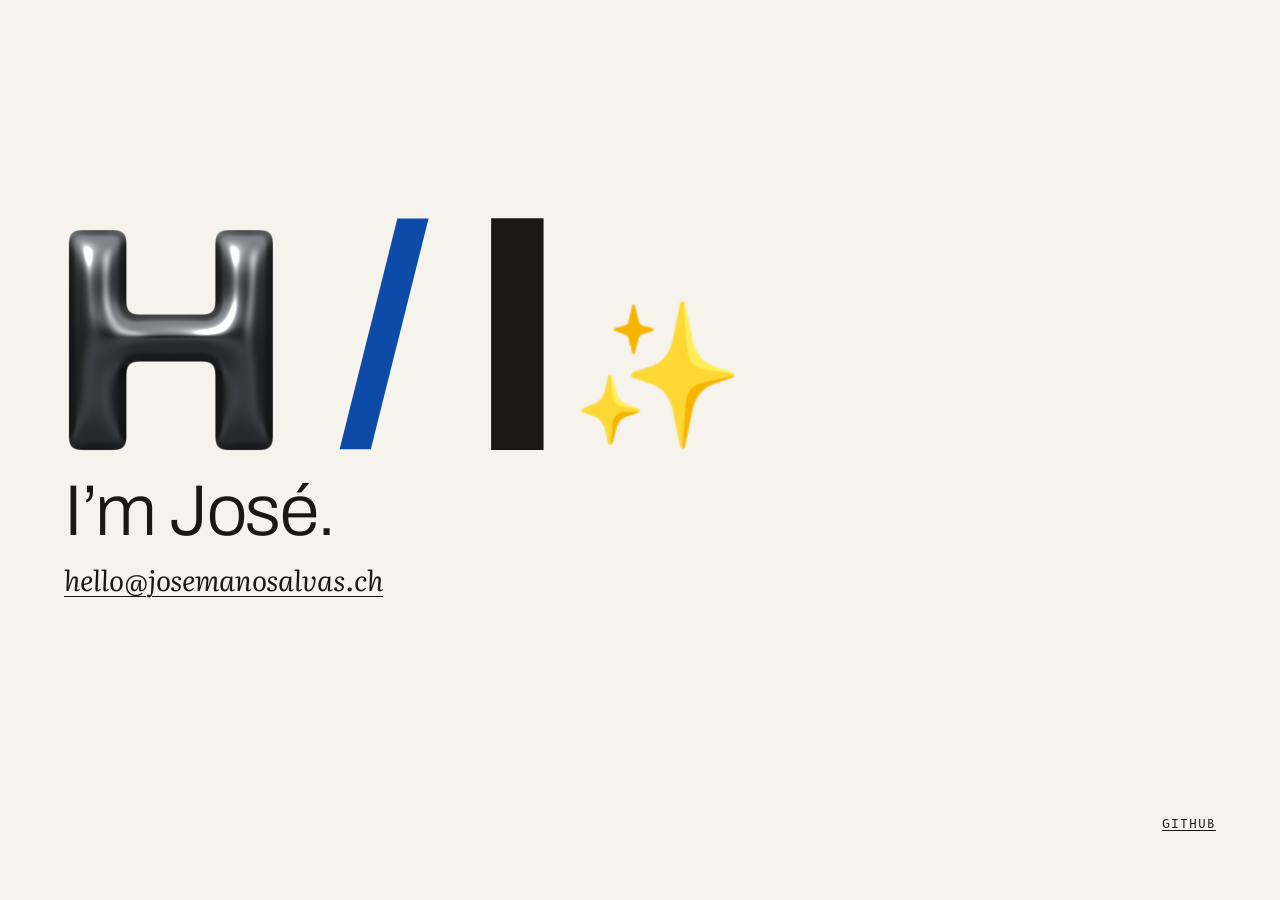
==== index.html @ 50a8c134 "Rebuild the greeting around its l, with a silver letter and a white shepherd The greeting in the las" ====
<!doctype html><html lang=en><meta charset=utf-8><meta content="width=device-width,initial-scale=1,viewport-fit=cover" name=viewport><title>José Manosalvas</title><meta content="Hola, I’m José. Say hello at hello@josemanosalvas.ch." name=description><meta content="José Manosalvas" property=og:title><meta content="Say hello at hello@josemanosalvas.ch." property=og:description><link href="data:image/svg+xml,%3Csvg xmlns='http://www.w3.org/2000/svg' viewBox='0 0 32 32'%3E%3Crect width='32' height='32' fill='%23F5F3EC'/%3E%3Cpath d='M6 22h20' stroke='%23191813' stroke-width='4'/%3E%3C/svg%3E" rel=icon><style>@font-face{font-family:Archivo;src:url([data-uri])format("woff2");font-weight:100 900;font-style:normal;font-display:block;ascent-override:80%;descent-override:20%;line-gap-override:0%}@font-face{font-family:Literata;src:url([data-uri])format("woff2");font-weight:400;font-style:italic;font-display:block;ascent-override:80%;descent-override:20%;line-gap-override:0%}@font-face{font-family:B612 Mono;src:url([data-uri])format("woff2");font-weight:400;font-style:normal;font-display:block;ascent-override:80%;descent-override:20%;line-gap-override:0%}:root{--bg:#f5f3ec;--ink:#191813;--focus:#0c4ca8;--aji:#d91e36;--sans:"Archivo","Helvetica Neue","Arial",sans-serif;--serif:"Literata","Georgia",serif;--mono:"B612 Mono","Courier New",monospace;--gutter:clamp(1.5rem,5vw,4.5rem);--hello:min(33vw,40svh,20rem);color-scheme:light}@media (prefers-color-scheme:dark){:root{--bg:#161511;--ink:#ebe7dc;--focus:#56b8df;--aji:#f0596b;color-scheme:dark}}*,:before,:after{box-sizing:border-box}*{margin:0}html{background:var(--bg);-webkit-text-size-adjust:100%;text-size-adjust:100%;font-synthesis:none;height:100%}body{height:100%;min-height:100svh;font:1.125rem/1.5rem var(--sans);font-kerning:normal;color:var(--ink);background:var(--bg);grid-template-rows:minmax(min-content,1fr) minmax(min-content,1fr);grid-template-columns:minmax(0,1fr);display:grid}.fonts-pending body{visibility:hidden}::selection{color:#191813;background:#f2b705}:focus-visible{outline:2px solid var(--focus);outline-offset:2px}.north{padding:var(--gutter)var(--gutter)0;padding-top:max(var(--gutter),env(safe-area-inset-top));flex-direction:column;justify-content:flex-end;display:flex;overflow-x:clip}h1{font-size:var(--hello);letter-spacing:-.045em;clip-path:inset(-1em -1em -.025em);white-space:nowrap;height:.8em;margin-left:-.06em;line-height:1;position:relative}.word{font-weight:800;display:inline-block;position:relative}.word.live>span{transform-origin:0 80%;will-change:transform;display:flex;position:absolute;top:0;left:0}.word.live>.cut{font-size:.92em;top:.02em}.cut,.c{justify-content:center}.r{color:var(--aji)}.b{color:var(--focus)}canvas{pointer-events:none;position:absolute}.south{padding:1.5rem var(--gutter)var(--gutter);padding-bottom:max(var(--gutter),env(safe-area-inset-bottom));flex-direction:column;justify-content:space-between;display:flex}.name{letter-spacing:-.02em;margin-bottom:.75rem;font-size:clamp(2rem,min(7vw,11svh),4.5rem);font-weight:300;line-height:1.1}a{color:inherit;text-underline-offset:.18em;text-decoration-thickness:1px}a:hover{text-decoration-thickness:2px}.hello{font-family:var(--serif);overflow-wrap:anywhere;font-size:clamp(1.25rem,3vw,1.75rem);font-style:italic;line-height:1.3}.elsewhere{text-align:right}.elsewhere a{font:.75rem/1.5rem var(--mono);text-transform:uppercase;letter-spacing:.08em}.visually-hidden{clip-path:inset(50%);white-space:nowrap;width:1px;height:1px;margin:-1px;position:absolute;overflow:hidden}</style><script>(()=>{const e=document.documentElement;e.classList.add("fonts-pending"),window.pageReady=new Promise(n=>{const o=()=>{e.classList.remove("fonts-pending"),n()};Promise.all(["800 1em Archivo","italic 1em Literata",'1em "B612 Mono"'].map(t=>document.fonts.load(t))).finally(o),setTimeout(o,3e3)})})();</script><body><header class=north><h1><span aria-hidden=true class=word>Hola</span><span class=visually-hidden><span lang=es>Hola</span>, I’m José.</span></h1></header><main class=south><div><p aria-hidden=true class=name>I’m José.<p class=hello><a href=mailto:hello@josemanosalvas.ch>hello@josemanosalvas.ch</a></div><p class=elsewhere><a href=https://github.com/josemanosalvas>GitHub</a></main><script>(()=>{const D=[{word:"Hola",mark:"✨",size:.5,flag:"🇪🇨",symbol:"b",nudge:[0,0,0,0],rects:[[0,0,3,1,"#FFDD00"],[0,1,3,.5,"#034EA2"],[0,1.5,3,.5,"#D91E36"]]},{word:"Salü",mark:"[data-uri]",size:.66,flag:"🇨🇭",symbol:"r",nudge:[.024,.024,.036,.03],rects:[[0,0,3,2,"#D91E36"],[1.25,.4,.5,1.2,"#FFF"],[.9,.75,1.2,.5,"#FFF"]]}],ne=({word:t,symbol:A})=>[[0,1,"/",`cut ${A}`],[k,0,t[0],""],[300,1,t[1],"c"],[520,3,t[3],"c"]],Q=[0,520],k=133,G=[k,650],S=[540,680],P={1:[300,660],3:[520,820]},Ae=[1040,1320],ie=[1300,1700],ce=[2460,2680],z=[2680,2920],ae=.38/.724,re=6500,C=document.querySelector(".word"),B=document.querySelector("h1"),Y=matchMedia("(prefers-reduced-motion: reduce)"),se=t=>t<0?0:t>1?1:t,F=(t,[A,i])=>se((t-A)/(i-A)),L=t=>t*t*(3-2*t),le=t=>t*t*t*(t*(6*t-15)+10),me=t=>1-Math.exp(-7*t)*Math.cos(11*t),H=(t,A,i)=>t+(A-t)*i;let e,M,E;const fe=`#version 300 es
uniform vec4 Q;uniform vec2 S;uniform float R;in vec2 p;out vec2 v;
void main(){v=p;vec2 d=(p-.5)*Q.zw,c=Q.xy+Q.zw*.5;d=mat2(cos(R),sin(R),-sin(R),cos(R))*d;c=(c+d)/S*2.-1.;gl_Position=vec4(c.x,-c.y,0,1);}`,de=`#version 300 es
precision highp float;
uniform sampler2D T;uniform float P,M,V;uniform vec2 L;uniform vec3 I;in vec2 v;out vec4 o;
float l(vec3 r,vec3 d,float s){return pow(max(dot(r,normalize(d)),0.),s);}
void main(){vec4 t=texture(T,v);float f=mix(t.r,t.g,min(P*2.,1.)),w=fwidth(f)*.75,a=smoothstep(.5-w,.5+w,f);
vec3 n=normalize(vec3((t.ba+L)*P,1.)),r=reflect(vec3(0,0,-1),n);float y=-r.y,x=(y+.12)/.2;
vec3 c=mix(vec3(.15,.16,.18),vec3(.5,.51,.53),smoothstep(-.9,.7,y));c*=1.-.6*exp(-x*x);
c+=.95*l(r,vec3(-.34,-.4,.85),24.)+.3*l(r,vec3(-.3,-.5,.8),5.)+.35*l(r,vec3(.8,-.12,.45),20.);
c*=mix(1.,I.r>.5?1.3:.5,smoothstep(.32,.68,1.-n.z));if(I.r>.5)c=c*1.15+.3;o=vec4(mix(I,c,M)*a,a)*V;}`,ue=`#version 300 es
precision highp float;
uniform sampler2D T;uniform float U,A,W;in vec2 v;out vec4 o;
void main(){float x=v.x,s=x*7.-W,e=pow(max(x,0.),1.2);vec4 c=texture(T,vec2(x,(v.y-.5)*1.3+.5+A*e*sin(s)));
c.rgb*=1.+A*2.4*e*cos(s);float f=max(.07*(1.-U),.002);x-=.03*sin(v.y*8.+W)*(1.-min(U,1.));o=c*(1.-smoothstep(U-f,U,x));}`;function Z(t){const A=e.createProgram();[[e.VERTEX_SHADER,fe],[e.FRAGMENT_SHADER,t]].forEach(([a,f])=>{const s=e.createShader(a);e.shaderSource(s,f),e.compileShader(s),e.attachShader(A,s)}),e.bindAttribLocation(A,0,"p"),e.linkProgram(A);const i={p:A};for(const a of"QSRPMVLIUAW")i[a]=e.getUniformLocation(A,a);return i}function j(t){const A=e.createTexture();return e.bindTexture(e.TEXTURE_2D,A),t(),e.texParameteri(e.TEXTURE_2D,e.TEXTURE_WRAP_S,e.CLAMP_TO_EDGE),e.texParameteri(e.TEXTURE_2D,e.TEXTURE_WRAP_T,e.CLAMP_TO_EDGE),A}function pe(t){const i=document.createElement("canvas");i.width=i.height=256;const a=i.getContext("2d",{willReadFrequently:!0});a.font=`800 ${256/1.25}px Archivo`,a.fillText(t,51,205);const f=a.getImageData(0,0,256,256).data,s=new Float32Array(256*256);for(let o=0;o<256*256;o++)s[o]=f[o*4+3]/255;const u=(o,n,h)=>{const b=new Float32Array(65536);for(let v=0;v<256*256;v++){let I=0;for(let r=-n;r<=n;r++)I+=o[v+r*h]||0;b[v]=I/(2*n+1)}return b},l=(o,n)=>u(u(o,n,1),n,256),y=l(l(l(s,3),3),3),m=l(s,1),N=[],x=new Float32Array(256*256);for(let o=256;o<256*256-256;o++)y[o]>.5&&N.push(o);for(let o=0;o<150;o++)for(const n of N)x[n]+=1.9*((x[n-1]+x[n+1]+x[n-256]+x[n+256]+1)/4-x[n]);const T=x.reduce((o,n)=>o>n?o:n),g=l(l(x.map(o=>Math.sqrt(Math.max(0,o/T))),2),2),p=new Float32Array(256*256*4);for(let o=256;o<256*256-256;o++)p.set([m[o],y[o],(g[o-1]-g[o+1])*13,(g[o-256]-g[o+256])*13],o*4);return j(()=>{e.texImage2D(e.TEXTURE_2D,0,e.RGBA16F,256,256,0,e.RGBA,e.FLOAT,p),e.texParameteri(e.TEXTURE_2D,e.TEXTURE_MIN_FILTER,e.LINEAR)})}function J(t,A){const i=t.width||192,a=t.height||192,f=document.createElement("canvas");f.width=i,f.height=a;const s=f.getContext("2d",{willReadFrequently:!0});t.width?s.drawImage(t,0,0):(s.font="160px 'Apple Color Emoji','Segoe UI Emoji','Noto Color Emoji',sans-serif",s.textAlign="center",s.fillText(t,i/2,150));const{data:u}=s.getImageData(0,0,i,a);let l=i,y=0,m=a,N=0,x=0;for(let h=0;h<i*a;h++){if(u[h*4+3]<16)continue;const b=h%i,v=h/i|0;l=Math.min(l,b),y=Math.max(y,b),m=Math.min(m,v),N=Math.max(N,v),x=Math.max(x,Math.abs(u[h*4]-u[h*4+2]))}let T=y-l+1,g=N-m+1;const p=6,o=document.createElement("canvas"),n=o.getContext("2d");if(A&&x<32){T=150,g=100,o.width=T+2*p,o.height=g+2*p;for(const[h,b,v,I,r]of A)n.fillStyle=r,n.fillRect(p+h*50,p+b*50,v*50,I*50)}else o.width=T+2*p,o.height=g+2*p,n.drawImage(f,l,m,T,g,p,p,T,g);return{aspect:o.width/o.height,inset:p/o.width,foot:p/o.height,tex:j(()=>{e.pixelStorei(e.UNPACK_PREMULTIPLY_ALPHA_WEBGL,!0),e.texImage2D(e.TEXTURE_2D,0,e.RGBA,e.RGBA,e.UNSIGNED_BYTE,o),e.pixelStorei(e.UNPACK_PREMULTIPLY_ALPHA_WEBGL,!1),e.generateMipmap(e.TEXTURE_2D),e.texParameteri(e.TEXTURE_2D,e.TEXTURE_MIN_FILTER,e.LINEAR_MIPMAP_LINEAR)})}}const d=document.createElement("canvas");let K=null;d.addEventListener("webglcontextlost",t=>{t.preventDefault(),e=null,d.hidden=!0}),d.addEventListener("webglcontextrestored",()=>{K=null});const q=()=>new Promise(t=>{setTimeout(t)});async function he(t){if(t.length<3)return t;const A=new Image;return A.src=t,A.decode().then(()=>A,()=>"🐕")}async function xe(){if(e=d.getContext("webgl2",{antialias:!1,powerPreference:"low-power"}),!!e){await q(),M=Z(de),E=Z(ue),e.bindBuffer(e.ARRAY_BUFFER,e.createBuffer()),e.bufferData(e.ARRAY_BUFFER,new Float32Array([0,0,1,0,0,1,1,1]),e.STATIC_DRAW),e.enableVertexAttribArray(0),e.vertexAttribPointer(0,2,e.FLOAT,!1,0,0),e.enable(e.BLEND),e.blendFunc(e.ONE,e.ONE_MINUS_SRC_ALPHA);for(const t of D)await q(),t.letter=pe(t.word[0]),await q(),t.emoji=J(await he(t.mark)),t.banner=J(t.flag,t.rects);d.hidden=!0,d.setAttribute("aria-hidden","true"),B.append(d)}}const _=()=>K??=xe().catch(()=>{e=null});function V(t,A,i,a,f,s){e.useProgram(t.p),e.bindTexture(e.TEXTURE_2D,A),e.uniform2f(t.S,d.width,d.height),e.uniform4f(t.Q,i,a,f,s)}function $({word:t,nudge:A}){const i=document.createElement("span");i.className="word",i.style.cssText="position:absolute;visibility:hidden",i.innerHTML=[...t].map(u=>`<span>${u}</span>`).join(""),B.append(i);const a=i.getBoundingClientRect(),f=parseFloat(getComputedStyle(i).fontSize),s=[...i.children].map(u=>u.getBoundingClientRect());return i.remove(),{x:s.map((u,l)=>(u.left-a.left)/f+A[l]),cells:s.map(u=>u.width/f),width:a.width/f+Math.max(...A)}}let O=0,w=null;const ee=t=>`calc(var(--hello) * ${t})`;function ge({word:t}){return C.textContent="",C.className="word live",[...t].map(A=>{const i=C.appendChild(document.createElement("span"));return i.textContent=A,i})}async function te(t){await _();const A=D[t],i=$(D[O]),a=$(A),f=Math.max(i.width,a.width);w??=ge(D[O]),C.style.cssText=`width:${f}em;height:1em`,w.forEach((o,n)=>{o.style.width=ee(a.cells[n])});const s=parseFloat(getComputedStyle(C).fontSize),u=Math.min(devicePixelRatio,3),l=.3,y=.5,m=s*u,N=(y+.8)*m,x=getComputedStyle(C).color.match(/[\d.]+/g).slice(0,3).map(o=>o/255);if(e){const o=Math.ceil((f+2*l)*m),n=Math.ceil(1.34*m);(d.width!==o||d.height!==n)&&(d.width=o,d.height=n,e.viewport(0,0,o,n)),d.style.cssText=`left:${-l}em;top:${-y}em;width:${o/m}em;height:${n/m}em`,d.hidden=!1}const T=ne(A),g=performance.now(),p=o=>{const n=o-g;for(;T.length&&T[0][0]<=n;){const[,r,c,R]=T.shift();w[r].textContent=c,w[r].className=R}const h=a.x.map((r,c)=>c===0&&n<k?i.x[0]:r),b=e?L(F(n,Ae))*(1-L(F(n,z))):0;w.forEach((r,c)=>{r.style.transform=`translateX(${ee(h[c])}) scaleY(${c===2?1+b*ae:1})`});for(const r in P){if(n<P[r][0])continue;const c=F(n,P[r]);w[r].style.fontWeight=c<1?H(100,800,L(c)):"",c===1&&(w[r].className="")}const v=e&&n>=G[0]&&n<S[1],I=e&&n>=Q[0]&&n<Q[1];if(w[0].style.visibility=v&&n<S[1]-80?"hidden":"",w[3].style.visibility=I?"hidden":"",e){if(e.clearColor(0,0,0,0),e.clear(e.COLOR_BUFFER_BIT),v){const c=1.25*m,R=L(F(n,[G[0],S[1]])),oe=L(F(n,S));V(M,A.letter,(h[0]+l)*m-c*51/256,N-c*205/256,c,c),e.uniform1f(M.P,me(F(n,G))*(1-oe)),e.uniform1f(M.M,L(F(n,[G[0],G[0]+50]))*(1-oe)),e.uniform2f(M.L,H(.22,-.3,R),H(.12,-.06,R)),e.uniform1f(M.V,1-L(F(n,[S[1]-80,S[1]]))),e.uniform3fv(M.I,x),e.drawArrays(e.TRIANGLE_STRIP,0,4)}if(I){const c=A.size*m,R=c*A.emoji.aspect;V(E,A.emoji.tex,(h[3]+l+.34)*m-R/2,N-c*(1.15-A.emoji.foot),R,c*1.3),e.uniform1f(E.R,0),e.uniform1f(E.U,2),e.uniform1f(E.A,0),e.uniform1f(E.W,0),e.drawArrays(e.TRIANGLE_STRIP,0,4)}const r=le(F(n,ie))*(1-L(F(n,ce)));if(r>0){const c=.3*m,R=c*Math.min(1.5,A.banner.aspect);V(E,A.banner.tex,(h[2]+.2261+l)*m-R*A.banner.inset,N-1.104*m-c*.15,R,c*1.3),e.uniform1f(E.R,0),e.uniform1f(E.U,r),e.uniform1f(E.A,.03+.03*(1-r)),e.uniform1f(E.W,n*.0065),e.drawArrays(e.TRIANGLE_STRIP,0,4)}}n<z[1]?requestAnimationFrame(p):(d.hidden=!0,O=t)};p(g)}let W=null;function U(){W||Y.matches||document.hidden||(W=setInterval(()=>te((O+1)%D.length),re))}function X(){clearInterval(W),W=null}if(B.addEventListener("pointerenter",t=>{t.pointerType==="mouse"&&X()}),B.addEventListener("pointerleave",t=>{t.pointerType==="mouse"&&U()}),document.addEventListener("visibilitychange",()=>document.hidden?X():U()),Y.addEventListener("change",()=>Y.matches?X():U()),Y.matches||document.hidden)return U();pageReady.then(_).then(()=>{setTimeout(()=>{te(0),U()},700)})})();</script>
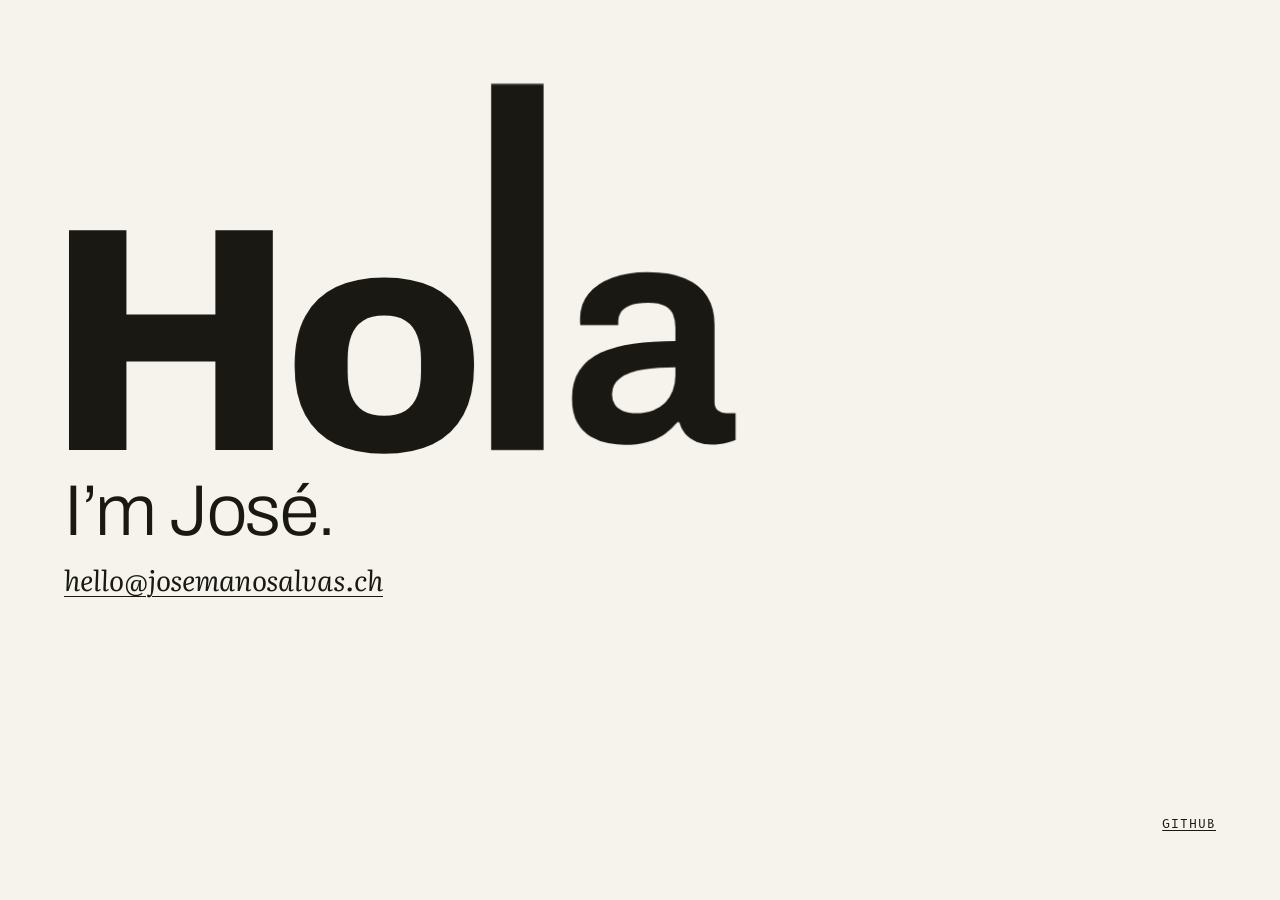
==== commit e5ed573a: "Speed the greeting up into two bursts and a flag The greeting lacked change next to Apple's Mac mini" ====
--- a/index.html
+++ b/index.html
@@ -1,15 +1,15 @@
-<!doctype html><html lang=en><meta charset=utf-8><meta content="width=device-width,initial-scale=1,viewport-fit=cover" name=viewport><title>José Manosalvas</title><meta content="Hola, I’m José. Say hello at hello@josemanosalvas.ch." name=description><meta content="José Manosalvas" property=og:title><meta content="Say hello at hello@josemanosalvas.ch." property=og:description><link href="data:image/svg+xml,%3Csvg xmlns='http://www.w3.org/2000/svg' viewBox='0 0 32 32'%3E%3Crect width='32' height='32' fill='%23F5F3EC'/%3E%3Cpath d='M6 22h20' stroke='%23191813' stroke-width='4'/%3E%3C/svg%3E" rel=icon><style>@font-face{font-family:Archivo;src:url([data-uri])format("woff2");font-weight:100 900;font-style:normal;font-display:block;ascent-override:80%;descent-override:20%;line-gap-override:0%}@font-face{font-family:Literata;src:url([data-uri])format("woff2");font-weight:400;font-style:italic;font-display:block;ascent-override:80%;descent-override:20%;line-gap-override:0%}@font-face{font-family:B612 Mono;src:url([data-uri])format("woff2");font-weight:400;font-style:normal;font-display:block;ascent-override:80%;descent-override:20%;line-gap-override:0%}:root{--bg:#f5f3ec;--ink:#191813;--focus:#0c4ca8;--aji:#d91e36;--sans:"Archivo","Helvetica Neue","Arial",sans-serif;--serif:"Literata","Georgia",serif;--mono:"B612 Mono","Courier New",monospace;--gutter:clamp(1.5rem,5vw,4.5rem);--hello:min(33vw,40svh,20rem);color-scheme:light}@media (prefers-color-scheme:dark){:root{--bg:#161511;--ink:#ebe7dc;--focus:#56b8df;--aji:#f0596b;color-scheme:dark}}*,:before,:after{box-sizing:border-box}*{margin:0}html{background:var(--bg);-webkit-text-size-adjust:100%;text-size-adjust:100%;font-synthesis:none;height:100%}body{height:100%;min-height:100svh;font:1.125rem/1.5rem var(--sans);font-kerning:normal;color:var(--ink);background:var(--bg);grid-template-rows:minmax(min-content,1fr) minmax(min-content,1fr);grid-template-columns:minmax(0,1fr);display:grid}.fonts-pending body{visibility:hidden}::selection{color:#191813;background:#f2b705}:focus-visible{outline:2px solid var(--focus);outline-offset:2px}.north{padding:var(--gutter)var(--gutter)0;padding-top:max(var(--gutter),env(safe-area-inset-top));flex-direction:column;justify-content:flex-end;display:flex;overflow-x:clip}h1{font-size:var(--hello);letter-spacing:-.045em;clip-path:inset(-1em -1em -.025em);white-space:nowrap;height:.8em;margin-left:-.06em;line-height:1;position:relative}.word{font-weight:800;display:inline-block;position:relative}.word.live>span{transform-origin:0 80%;will-change:transform;display:flex;position:absolute;top:0;left:0}.word.live>.cut{font-size:.92em;top:.02em}.cut,.c{justify-content:center}.r{color:var(--aji)}.b{color:var(--focus)}canvas{pointer-events:none;position:absolute}.south{padding:1.5rem var(--gutter)var(--gutter);padding-bottom:max(var(--gutter),env(safe-area-inset-bottom));flex-direction:column;justify-content:space-between;display:flex}.name{letter-spacing:-.02em;margin-bottom:.75rem;font-size:clamp(2rem,min(7vw,11svh),4.5rem);font-weight:300;line-height:1.1}a{color:inherit;text-underline-offset:.18em;text-decoration-thickness:1px}a:hover{text-decoration-thickness:2px}.hello{font-family:var(--serif);overflow-wrap:anywhere;font-size:clamp(1.25rem,3vw,1.75rem);font-style:italic;line-height:1.3}.elsewhere{text-align:right}.elsewhere a{font:.75rem/1.5rem var(--mono);text-transform:uppercase;letter-spacing:.08em}.visually-hidden{clip-path:inset(50%);white-space:nowrap;width:1px;height:1px;margin:-1px;position:absolute;overflow:hidden}</style><script>(()=>{const e=document.documentElement;e.classList.add("fonts-pending"),window.pageReady=new Promise(n=>{const o=()=>{e.classList.remove("fonts-pending"),n()};Promise.all(["800 1em Archivo","italic 1em Literata",'1em "B612 Mono"'].map(t=>document.fonts.load(t))).finally(o),setTimeout(o,3e3)})})();</script><body><header class=north><h1><span aria-hidden=true class=word>Hola</span><span class=visually-hidden><span lang=es>Hola</span>, I’m José.</span></h1></header><main class=south><div><p aria-hidden=true class=name>I’m José.<p class=hello><a href=mailto:hello@josemanosalvas.ch>hello@josemanosalvas.ch</a></div><p class=elsewhere><a href=https://github.com/josemanosalvas>GitHub</a></main><script>(()=>{const D=[{word:"Hola",mark:"✨",size:.5,flag:"🇪🇨",symbol:"b",nudge:[0,0,0,0],rects:[[0,0,3,1,"#FFDD00"],[0,1,3,.5,"#034EA2"],[0,1.5,3,.5,"#D91E36"]]},{word:"Salü",mark:"[data-uri]",size:.66,flag:"🇨🇭",symbol:"r",nudge:[.024,.024,.036,.03],rects:[[0,0,3,2,"#D91E36"],[1.25,.4,.5,1.2,"#FFF"],[.9,.75,1.2,.5,"#FFF"]]}],ne=({word:t,symbol:A})=>[[0,1,"/",`cut ${A}`],[k,0,t[0],""],[300,1,t[1],"c"],[520,3,t[3],"c"]],Q=[0,520],k=133,G=[k,650],S=[540,680],P={1:[300,660],3:[520,820]},Ae=[1040,1320],ie=[1300,1700],ce=[2460,2680],z=[2680,2920],ae=.38/.724,re=6500,C=document.querySelector(".word"),B=document.querySelector("h1"),Y=matchMedia("(prefers-reduced-motion: reduce)"),se=t=>t<0?0:t>1?1:t,F=(t,[A,i])=>se((t-A)/(i-A)),L=t=>t*t*(3-2*t),le=t=>t*t*t*(t*(6*t-15)+10),me=t=>1-Math.exp(-7*t)*Math.cos(11*t),H=(t,A,i)=>t+(A-t)*i;let e,M,E;const fe=`#version 300 es
-uniform vec4 Q;uniform vec2 S;uniform float R;in vec2 p;out vec2 v;
-void main(){v=p;vec2 d=(p-.5)*Q.zw,c=Q.xy+Q.zw*.5;d=mat2(cos(R),sin(R),-sin(R),cos(R))*d;c=(c+d)/S*2.-1.;gl_Position=vec4(c.x,-c.y,0,1);}`,de=`#version 300 es
+<!doctype html><html lang=en><meta charset=utf-8><meta content="width=device-width,initial-scale=1,viewport-fit=cover" name=viewport><title>José Manosalvas</title><meta content="Hola, I’m José. Say hello at hello@josemanosalvas.ch." name=description><meta content="José Manosalvas" property=og:title><meta content="Say hello at hello@josemanosalvas.ch." property=og:description><link href="data:image/svg+xml,%3Csvg xmlns='http://www.w3.org/2000/svg' viewBox='0 0 32 32'%3E%3Crect width='32' height='32' fill='%23F5F3EC'/%3E%3Cpath d='M6 22h20' stroke='%23191813' stroke-width='4'/%3E%3C/svg%3E" rel=icon><style>@font-face{font-family:Archivo;src:url([data-uri])format("woff2");font-weight:100 900;font-style:normal;font-display:block;ascent-override:80%;descent-override:20%;line-gap-override:0%}@font-face{font-family:Literata;src:url([data-uri])format("woff2");font-weight:400;font-style:italic;font-display:block;ascent-override:80%;descent-override:20%;line-gap-override:0%}@font-face{font-family:B612 Mono;src:url([data-uri])format("woff2");font-weight:400;font-style:normal;font-display:block;ascent-override:80%;descent-override:20%;line-gap-override:0%}@font-face{font-family:B612 Mono;src:url([data-uri])format("woff2");font-weight:700;font-style:normal;font-display:block;ascent-override:80%;descent-override:20%;line-gap-override:0%}:root{--bg:#f5f3ec;--ink:#191813;--focus:#0c4ca8;--aji:#d91e36;--sol:#f2b705;--sans:"Archivo","Helvetica Neue","Arial",sans-serif;--serif:"Literata","Georgia",serif;--mono:"B612 Mono","Courier New",monospace;--gutter:clamp(1.5rem,min(5vw,14svh),4.5rem);--hello:min(33vw,40svh,20rem);color-scheme:light}@media (prefers-color-scheme:dark){:root{--bg:#161511;--ink:#ebe7dc;--focus:#56b8df;--aji:#f0596b;color-scheme:dark}}*,:before,:after{box-sizing:border-box}*{margin:0}html{background:var(--bg);-webkit-text-size-adjust:100%;text-size-adjust:100%;font-synthesis:none;height:100%}body{height:100%;min-height:100svh;font:1.125rem/1.5rem var(--sans);font-kerning:normal;color:var(--ink);background:var(--bg);grid-template-rows:minmax(min-content,1fr) minmax(min-content,1fr);grid-template-columns:minmax(0,1fr);display:grid}.fonts-pending body{visibility:hidden}::selection{color:#191813;background:#f2b705}:focus-visible{outline:2px solid var(--focus);outline-offset:2px}.north{padding:var(--gutter)var(--gutter)0;padding-top:max(var(--gutter),env(safe-area-inset-top));flex-direction:column;justify-content:flex-end;display:flex;overflow-x:clip}h1{font-size:var(--hello);letter-spacing:-.045em;clip-path:inset(-1em -1em -.025em);white-space:nowrap;height:.8em;margin-left:-.06em;line-height:1;position:relative}.word{font-weight:800;display:inline-block;position:relative}.word.live>span{transform-origin:0 80%;will-change:transform;justify-content:center;width:0;display:flex;position:absolute;top:0;left:0}.word .i{font:italic 400 1em/1 var(--serif);letter-spacing:0}.word .m{font:700 .9em/1 var(--mono);letter-spacing:0}.word.live>.m{top:.089em}.r{color:var(--aji)}.b{color:var(--focus)}.y{color:var(--sol)}canvas{pointer-events:none;position:absolute}.south{padding:1.5rem var(--gutter)var(--gutter);padding-bottom:max(var(--gutter),env(safe-area-inset-bottom));flex-direction:column;justify-content:space-between;display:flex}.name{letter-spacing:-.02em;margin-bottom:.75rem;font-size:clamp(2rem,min(7vw,11svh),4.5rem);font-weight:300;line-height:1.1}a{color:inherit;text-underline-offset:.18em;text-decoration-thickness:1px}a:hover{text-decoration-thickness:2px}.hello{font-family:var(--serif);overflow-wrap:anywhere;font-size:clamp(1.25rem,3vw,1.75rem);font-style:italic;line-height:1.3}.elsewhere{text-align:right}.elsewhere a{font:.75rem/1.5rem var(--mono);text-transform:uppercase;letter-spacing:.08em}.visually-hidden{clip-path:inset(50%);white-space:nowrap;width:1px;height:1px;margin:-1px;position:absolute;overflow:hidden}</style><script>(()=>{const o=document.documentElement;o.classList.add("fonts-pending"),window.pageReady=new Promise(n=>{const e=()=>{o.classList.remove("fonts-pending"),n()};Promise.all(["800 1em Archivo","italic 1em Literata",'1em "B612 Mono"','700 1em "B612 Mono"'].map(t=>document.fonts.load(t))).finally(e),setTimeout(e,3e3)})})();</script><body><header class=north><h1><span aria-hidden=true class=word>Hola</span><span class=visually-hidden><span lang=es>Hola</span>, I’m José.</span></h1></header><main class=south><div><p aria-hidden=true class=name>I’m José.<p class=hello><a href=mailto:hello@josemanosalvas.ch>hello@josemanosalvas.ch</a></div><p class=elsewhere><a href=https://github.com/josemanosalvas>GitHub</a></main><script>(()=>{const W=[{word:"Hola",steps:[["ñ","b"],["á","i y"],["ó","m r"]],paint:"--focus",mark:"🐢",size:.44,flag:"🇪🇨",fly:.3,lead:[0,2],nudge:[0,0,0,0],rects:[[0,0,3,1,"#FFDD00"],[0,1,3,.5,"#034EA2"],[0,1.5,3,.5,"#D91E36"]]},{word:"Salü",steps:[["+","r"],["ö","i r"],["ä","m r"]],paint:"--aji",mark:"[data-uri]",size:.52,flag:"🇨🇭",fly:.26,lead:[2,0],nudge:[.024,.039,.063,.041],rects:[[0,0,2,2,"#D91E36"],[.8,.35,.4,1.3,"#FFF"],[.35,.8,1.3,.4,"#FFF"]]}],gt=({word:[e,n,,A],steps:s,lead:l})=>[[l[0],1,...s[0]],[4,0,e,"i"],[11,1,...s[1]],[14,1,...s[2]],[17,1,n,""],[20,0,e,""],[24,3,A,""]],N=[8,20],D={1:17,3:24},yt=[16,24],Y=[18,24],k=[28,38],vt=[44,58],Rt=[60,64],ot=[64,76],It=2800,F=document.querySelector(".word"),L=document.querySelector("h1"),X=matchMedia("(prefers-reduced-motion: reduce)"),xt=e=>e<0?0:e>1?1:e,y=(e,[n,A])=>xt((e-n)/(A-n)),H=e=>e*e*(3-2*e),V=e=>1-(1-e)**3,J=e=>1-Math.exp(-7*e)*Math.cos(11*e),bt=e=>e<.5?(e/.5)**2:1+.07*Math.sin((e-.5)/.5*3.14),it=e=>e>3?1:1-.1*Math.exp(-e)*Math.cos(e*1.2),Nt=e=>e>12?1:1+.12*Math.exp(-e/3)*Math.cos(e/2.4),Tt=(e,n=9)=>e>0&&e<n?Math.sin(e*3.14/n):0,U=(e,n,A)=>e+(n-e)*A,Dt=e=>getComputedStyle(document.documentElement).getPropertyValue(e).trim().match(/\w\w/g).map(n=>parseInt(n,16)/255);let t,Z,I;const Gt=`#version 300 es
+uniform vec4 Q;uniform vec2 S;in vec2 p;out vec2 v;
+void main(){v=p;vec2 c=(Q.xy+Q.zw*p)/S*2.-1.;gl_Position=vec4(c.x,-c.y,0,1);}`,Mt=`#version 300 es
 precision highp float;
-uniform sampler2D T;uniform float P,M,V;uniform vec2 L;uniform vec3 I;in vec2 v;out vec4 o;
+uniform sampler2D T;uniform float P;uniform vec2 L;uniform vec3 I[3];in vec2 v;out vec4 o;
 float l(vec3 r,vec3 d,float s){return pow(max(dot(r,normalize(d)),0.),s);}
-void main(){vec4 t=texture(T,v);float f=mix(t.r,t.g,min(P*2.,1.)),w=fwidth(f)*.75,a=smoothstep(.5-w,.5+w,f);
-vec3 n=normalize(vec3((t.ba+L)*P,1.)),r=reflect(vec3(0,0,-1),n);float y=-r.y,x=(y+.12)/.2;
-vec3 c=mix(vec3(.15,.16,.18),vec3(.5,.51,.53),smoothstep(-.9,.7,y));c*=1.-.6*exp(-x*x);
-c+=.95*l(r,vec3(-.34,-.4,.85),24.)+.3*l(r,vec3(-.3,-.5,.8),5.)+.35*l(r,vec3(.8,-.12,.45),20.);
-c*=mix(1.,I.r>.5?1.3:.5,smoothstep(.32,.68,1.-n.z));if(I.r>.5)c=c*1.15+.3;o=vec4(mix(I,c,M)*a,a)*V;}`,ue=`#version 300 es
+void main(){vec4 t=texture(T,v);float w=fwidth(t.r)*.75,a=smoothstep(.5-w,.5+w,t.r);
+vec3 n=normalize(vec3((t.ba+L)*P,1.)),r=reflect(vec3(0,0,-1),n);float y=-r.y,x=(y+.3)/.12;
+vec3 c=mix(I[0],I[1],smoothstep(-.55,.75,y));c=mix(c,I[0]*1.8,smoothstep(0.,.9,-y)*.55);c*=1.-.12*exp(-x*x);
+c=mix(c,I[2],pow(1.-n.z,2.6)*.85);c+=1.1*l(r,vec3(-.32,-.42,.85),110.)+.18*l(r,vec3(-.32,-.42,.85),10.)+.45*l(r,vec3(.75,-.1,.5),40.);
+o=vec4(min(c,vec3(1))*a,a);}`,St=`#version 300 es
 precision highp float;
-uniform sampler2D T;uniform float U,A,W;in vec2 v;out vec4 o;
-void main(){float x=v.x,s=x*7.-W,e=pow(max(x,0.),1.2);vec4 c=texture(T,vec2(x,(v.y-.5)*1.3+.5+A*e*sin(s)));
-c.rgb*=1.+A*2.4*e*cos(s);float f=max(.07*(1.-U),.002);x-=.03*sin(v.y*8.+W)*(1.-min(U,1.));o=c*(1.-smoothstep(U-f,U,x));}`;function Z(t){const A=e.createProgram();[[e.VERTEX_SHADER,fe],[e.FRAGMENT_SHADER,t]].forEach(([a,f])=>{const s=e.createShader(a);e.shaderSource(s,f),e.compileShader(s),e.attachShader(A,s)}),e.bindAttribLocation(A,0,"p"),e.linkProgram(A);const i={p:A};for(const a of"QSRPMVLIUAW")i[a]=e.getUniformLocation(A,a);return i}function j(t){const A=e.createTexture();return e.bindTexture(e.TEXTURE_2D,A),t(),e.texParameteri(e.TEXTURE_2D,e.TEXTURE_WRAP_S,e.CLAMP_TO_EDGE),e.texParameteri(e.TEXTURE_2D,e.TEXTURE_WRAP_T,e.CLAMP_TO_EDGE),A}function pe(t){const i=document.createElement("canvas");i.width=i.height=256;const a=i.getContext("2d",{willReadFrequently:!0});a.font=`800 ${256/1.25}px Archivo`,a.fillText(t,51,205);const f=a.getImageData(0,0,256,256).data,s=new Float32Array(256*256);for(let o=0;o<256*256;o++)s[o]=f[o*4+3]/255;const u=(o,n,h)=>{const b=new Float32Array(65536);for(let v=0;v<256*256;v++){let I=0;for(let r=-n;r<=n;r++)I+=o[v+r*h]||0;b[v]=I/(2*n+1)}return b},l=(o,n)=>u(u(o,n,1),n,256),y=l(l(l(s,3),3),3),m=l(s,1),N=[],x=new Float32Array(256*256);for(let o=256;o<256*256-256;o++)y[o]>.5&&N.push(o);for(let o=0;o<150;o++)for(const n of N)x[n]+=1.9*((x[n-1]+x[n+1]+x[n-256]+x[n+256]+1)/4-x[n]);const T=x.reduce((o,n)=>o>n?o:n),g=l(l(x.map(o=>Math.sqrt(Math.max(0,o/T))),2),2),p=new Float32Array(256*256*4);for(let o=256;o<256*256-256;o++)p.set([m[o],y[o],(g[o-1]-g[o+1])*13,(g[o-256]-g[o+256])*13],o*4);return j(()=>{e.texImage2D(e.TEXTURE_2D,0,e.RGBA16F,256,256,0,e.RGBA,e.FLOAT,p),e.texParameteri(e.TEXTURE_2D,e.TEXTURE_MIN_FILTER,e.LINEAR)})}function J(t,A){const i=t.width||192,a=t.height||192,f=document.createElement("canvas");f.width=i,f.height=a;const s=f.getContext("2d",{willReadFrequently:!0});t.width?s.drawImage(t,0,0):(s.font="160px 'Apple Color Emoji','Segoe UI Emoji','Noto Color Emoji',sans-serif",s.textAlign="center",s.fillText(t,i/2,150));const{data:u}=s.getImageData(0,0,i,a);let l=i,y=0,m=a,N=0,x=0;for(let h=0;h<i*a;h++){if(u[h*4+3]<16)continue;const b=h%i,v=h/i|0;l=Math.min(l,b),y=Math.max(y,b),m=Math.min(m,v),N=Math.max(N,v),x=Math.max(x,Math.abs(u[h*4]-u[h*4+2]))}let T=y-l+1,g=N-m+1;const p=6,o=document.createElement("canvas"),n=o.getContext("2d");if(A&&x<32){T=150,g=100,o.width=T+2*p,o.height=g+2*p;for(const[h,b,v,I,r]of A)n.fillStyle=r,n.fillRect(p+h*50,p+b*50,v*50,I*50)}else o.width=T+2*p,o.height=g+2*p,n.drawImage(f,l,m,T,g,p,p,T,g);return{aspect:o.width/o.height,inset:p/o.width,foot:p/o.height,tex:j(()=>{e.pixelStorei(e.UNPACK_PREMULTIPLY_ALPHA_WEBGL,!0),e.texImage2D(e.TEXTURE_2D,0,e.RGBA,e.RGBA,e.UNSIGNED_BYTE,o),e.pixelStorei(e.UNPACK_PREMULTIPLY_ALPHA_WEBGL,!1),e.generateMipmap(e.TEXTURE_2D),e.texParameteri(e.TEXTURE_2D,e.TEXTURE_MIN_FILTER,e.LINEAR_MIPMAP_LINEAR)})}}const d=document.createElement("canvas");let K=null;d.addEventListener("webglcontextlost",t=>{t.preventDefault(),e=null,d.hidden=!0}),d.addEventListener("webglcontextrestored",()=>{K=null});const q=()=>new Promise(t=>{setTimeout(t)});async function he(t){if(t.length<3)return t;const A=new Image;return A.src=t,A.decode().then(()=>A,()=>"🐕")}async function xe(){if(e=d.getContext("webgl2",{antialias:!1,powerPreference:"low-power"}),!!e){await q(),M=Z(de),E=Z(ue),e.bindBuffer(e.ARRAY_BUFFER,e.createBuffer()),e.bufferData(e.ARRAY_BUFFER,new Float32Array([0,0,1,0,0,1,1,1]),e.STATIC_DRAW),e.enableVertexAttribArray(0),e.vertexAttribPointer(0,2,e.FLOAT,!1,0,0),e.enable(e.BLEND),e.blendFunc(e.ONE,e.ONE_MINUS_SRC_ALPHA);for(const t of D)await q(),t.letter=pe(t.word[0]),await q(),t.emoji=J(await he(t.mark)),t.banner=J(t.flag,t.rects);d.hidden=!0,d.setAttribute("aria-hidden","true"),B.append(d)}}const _=()=>K??=xe().catch(()=>{e=null});function V(t,A,i,a,f,s){e.useProgram(t.p),e.bindTexture(e.TEXTURE_2D,A),e.uniform2f(t.S,d.width,d.height),e.uniform4f(t.Q,i,a,f,s)}function $({word:t,nudge:A}){const i=document.createElement("span");i.className="word",i.style.cssText="position:absolute;visibility:hidden",i.innerHTML=[...t].map(u=>`<span>${u}</span>`).join(""),B.append(i);const a=i.getBoundingClientRect(),f=parseFloat(getComputedStyle(i).fontSize),s=[...i.children].map(u=>u.getBoundingClientRect());return i.remove(),{x:s.map((u,l)=>(u.left-a.left)/f+A[l]),cells:s.map(u=>u.width/f),width:a.width/f+Math.max(...A)}}let O=0,w=null;const ee=t=>`calc(var(--hello) * ${t})`;function ge({word:t}){return C.textContent="",C.className="word live",[...t].map(A=>{const i=C.appendChild(document.createElement("span"));return i.textContent=A,i})}async function te(t){await _();const A=D[t],i=$(D[O]),a=$(A),f=Math.max(i.width,a.width);w??=ge(D[O]),C.style.cssText=`width:${f}em;height:1em`,w.forEach((o,n)=>{o.style.width=ee(a.cells[n])});const s=parseFloat(getComputedStyle(C).fontSize),u=Math.min(devicePixelRatio,3),l=.3,y=.5,m=s*u,N=(y+.8)*m,x=getComputedStyle(C).color.match(/[\d.]+/g).slice(0,3).map(o=>o/255);if(e){const o=Math.ceil((f+2*l)*m),n=Math.ceil(1.34*m);(d.width!==o||d.height!==n)&&(d.width=o,d.height=n,e.viewport(0,0,o,n)),d.style.cssText=`left:${-l}em;top:${-y}em;width:${o/m}em;height:${n/m}em`,d.hidden=!1}const T=ne(A),g=performance.now(),p=o=>{const n=o-g;for(;T.length&&T[0][0]<=n;){const[,r,c,R]=T.shift();w[r].textContent=c,w[r].className=R}const h=a.x.map((r,c)=>c===0&&n<k?i.x[0]:r),b=e?L(F(n,Ae))*(1-L(F(n,z))):0;w.forEach((r,c)=>{r.style.transform=`translateX(${ee(h[c])}) scaleY(${c===2?1+b*ae:1})`});for(const r in P){if(n<P[r][0])continue;const c=F(n,P[r]);w[r].style.fontWeight=c<1?H(100,800,L(c)):"",c===1&&(w[r].className="")}const v=e&&n>=G[0]&&n<S[1],I=e&&n>=Q[0]&&n<Q[1];if(w[0].style.visibility=v&&n<S[1]-80?"hidden":"",w[3].style.visibility=I?"hidden":"",e){if(e.clearColor(0,0,0,0),e.clear(e.COLOR_BUFFER_BIT),v){const c=1.25*m,R=L(F(n,[G[0],S[1]])),oe=L(F(n,S));V(M,A.letter,(h[0]+l)*m-c*51/256,N-c*205/256,c,c),e.uniform1f(M.P,me(F(n,G))*(1-oe)),e.uniform1f(M.M,L(F(n,[G[0],G[0]+50]))*(1-oe)),e.uniform2f(M.L,H(.22,-.3,R),H(.12,-.06,R)),e.uniform1f(M.V,1-L(F(n,[S[1]-80,S[1]]))),e.uniform3fv(M.I,x),e.drawArrays(e.TRIANGLE_STRIP,0,4)}if(I){const c=A.size*m,R=c*A.emoji.aspect;V(E,A.emoji.tex,(h[3]+l+.34)*m-R/2,N-c*(1.15-A.emoji.foot),R,c*1.3),e.uniform1f(E.R,0),e.uniform1f(E.U,2),e.uniform1f(E.A,0),e.uniform1f(E.W,0),e.drawArrays(e.TRIANGLE_STRIP,0,4)}const r=le(F(n,ie))*(1-L(F(n,ce)));if(r>0){const c=.3*m,R=c*Math.min(1.5,A.banner.aspect);V(E,A.banner.tex,(h[2]+.2261+l)*m-R*A.banner.inset,N-1.104*m-c*.15,R,c*1.3),e.uniform1f(E.R,0),e.uniform1f(E.U,r),e.uniform1f(E.A,.03+.03*(1-r)),e.uniform1f(E.W,n*.0065),e.drawArrays(e.TRIANGLE_STRIP,0,4)}}n<z[1]?requestAnimationFrame(p):(d.hidden=!0,O=t)};p(g)}let W=null;function U(){W||Y.matches||document.hidden||(W=setInterval(()=>te((O+1)%D.length),re))}function X(){clearInterval(W),W=null}if(B.addEventListener("pointerenter",t=>{t.pointerType==="mouse"&&X()}),B.addEventListener("pointerleave",t=>{t.pointerType==="mouse"&&U()}),document.addEventListener("visibilitychange",()=>document.hidden?X():U()),Y.addEventListener("change",()=>Y.matches?X():U()),Y.matches||document.hidden)return U();pageReady.then(_).then(()=>{setTimeout(()=>{te(0),U()},700)})})();</script>+uniform sampler2D T;uniform float U,A,W,E;in vec2 v;out vec4 o;
+void main(){float x=v.x+1.-U,s=v.x*7.-W,e=pow(max(v.x,0.),1.2),y=(v.y-.5)*1.3+.5+A*e*sin(s);vec4 c=texture(T,vec2(x,y));
+c.rgb*=1.+A*2.4*e*cos(s);o=c*step(0.,y)*step(y,1.)*step(x,1.)*step(E,v.x);}`;function At(e){const n=t.createProgram();[[t.VERTEX_SHADER,Gt],[t.FRAGMENT_SHADER,e]].forEach(([s,l])=>{const r=t.createShader(s);t.shaderSource(r,l),t.compileShader(r),t.attachShader(n,r)}),t.bindAttribLocation(n,0,"p"),t.linkProgram(n);const A={p:n};for(const s of"QSPLIUAWE")A[s]=t.getUniformLocation(n,s);return A}function st(e){const n=t.createTexture();return t.bindTexture(t.TEXTURE_2D,n),e(),t.texParameteri(t.TEXTURE_2D,t.TEXTURE_WRAP_S,t.CLAMP_TO_EDGE),t.texParameteri(t.TEXTURE_2D,t.TEXTURE_WRAP_T,t.CLAMP_TO_EDGE),n}function Bt(e){const A=document.createElement("canvas");A.width=A.height=256;const s=A.getContext("2d",{willReadFrequently:!0});s.font=`800 ${256/1.25}px Archivo`,s.fillText(e,51,205);const l=s.getImageData(0,0,256,256).data,r=new Float32Array(256*256);for(let i=0;i<256*256;i++)r[i]=l[i*4+3]/255;const m=(i,a,C)=>{const p=new Float32Array(65536);for(let x=0;x<256*256;x++){let b=0;for(let S=-a;S<=a;S++)b+=i[x+S*C]||0;p[x]=b/(2*a+1)}return p},u=(i,a)=>m(m(i,a,1),a,256),G=u(r,1),h=[],E=new Float32Array(256*256);for(let i=256;i<256*256-256;i++)r[i]>.5&&h.push(i);for(let i=0;i<150;i++)for(const a of h)E[a]+=1.9*((E[a-1]+E[a+1]+E[a-256]+E[a+256]+1)/4-E[a]);const M=E.reduce((i,a)=>i>a?i:a),g=u(u(E.map(i=>Math.sqrt(Math.max(0,i/M))),2),2),T=new Float32Array(256*256*4);for(let i=256;i<256*256-256;i++)T.set([G[i],0,(g[i-1]-g[i+1])*13,(g[i-256]-g[i+256])*13],i*4);return st(()=>{t.texImage2D(t.TEXTURE_2D,0,t.RGBA16F,256,256,0,t.RGBA,t.FLOAT,T),t.texParameteri(t.TEXTURE_2D,t.TEXTURE_MIN_FILTER,t.LINEAR)})}function at(e,n){const A=e.width||192,s=e.height||192,l=document.createElement("canvas");l.width=A,l.height=s;const r=l.getContext("2d",{willReadFrequently:!0});e.width?r.drawImage(e,0,0):(r.font="160px 'Apple Color Emoji','Segoe UI Emoji','Noto Color Emoji',sans-serif",r.textAlign="center",r.fillText(e,A/2,150));const{data:m}=r.getImageData(0,0,A,s);let u=A,G=0,h=s,E=0,M=0;for(let p=0;p<A*s;p++){if(m[p*4+3]<16)continue;const x=p%A,b=p/A|0;u=Math.min(u,x),G=Math.max(G,x),h=Math.min(h,b),E=Math.max(E,b),M=Math.max(M,Math.abs(m[p*4]-m[p*4+2]))}let g=G-u+1,T=E-h+1;const i=12,a=document.createElement("canvas"),C=a.getContext("2d");if(n&&M<32){g=50*n[0][2],T=50*n[0][3],a.width=g+2*i,a.height=T+2*i;for(const[p,x,b,S,B]of n)C.fillStyle=B,C.fillRect(i+p*50,i+x*50,b*50,S*50)}else a.width=g+2*i,a.height=T+2*i,C.drawImage(l,u,h,g,T,i,i,g,T);return{aspect:a.width/a.height,inset:i/a.width,foot:i/a.height,tex:st(()=>{t.pixelStorei(t.UNPACK_PREMULTIPLY_ALPHA_WEBGL,!0),t.texImage2D(t.TEXTURE_2D,0,t.RGBA,t.RGBA,t.UNSIGNED_BYTE,a),t.pixelStorei(t.UNPACK_PREMULTIPLY_ALPHA_WEBGL,!1),t.generateMipmap(t.TEXTURE_2D),t.texParameteri(t.TEXTURE_2D,t.TEXTURE_MIN_FILTER,t.LINEAR_MIPMAP_LINEAR)})}}const f=document.createElement("canvas");let ct=null;f.addEventListener("webglcontextlost",e=>{e.preventDefault(),t=null,f.hidden=!0}),f.addEventListener("webglcontextrestored",()=>{ct=null});const q=()=>new Promise(e=>{setTimeout(e)});async function Pt(e){if(e.length<3)return e;const n=new Image;return n.src=e,n.decode().then(()=>n,()=>"🐕")}async function Ct(){if(t=f.getContext("webgl2",{antialias:!1,powerPreference:"low-power"}),!!t){await q(),Z=At(Mt),I=At(St),t.bindBuffer(t.ARRAY_BUFFER,t.createBuffer()),t.bufferData(t.ARRAY_BUFFER,new Float32Array([0,0,1,0,0,1,1,1]),t.STATIC_DRAW),t.enableVertexAttribArray(0),t.vertexAttribPointer(0,2,t.FLOAT,!1,0,0),t.enable(t.BLEND),t.blendFunc(t.ONE,t.ONE_MINUS_SRC_ALPHA);for(const e of W)await q(),e.letter=Bt(e.word[0]),await q(),e.emoji=at(await Pt(e.mark)),e.banner=at(e.flag,e.rects);f.hidden=!0,f.setAttribute("aria-hidden","true"),L.append(f)}}const rt=()=>ct??=Ct().catch(()=>{t=null});function _(e,n,A,s,l,r){t.useProgram(e.p),t.bindTexture(t.TEXTURE_2D,n),t.uniform2f(e.S,f.width,f.height),t.uniform4f(e.Q,A,s,l,r)}function lt({word:e,nudge:n}){const A=document.createElement("span");A.className="word",A.style.cssText="position:absolute;visibility:hidden",A.innerHTML=[...e].map(m=>`<span>${m}</span>`).join(""),L.append(A);const s=A.getBoundingClientRect(),l=parseFloat(getComputedStyle(A).fontSize),r=[...A.children].map(m=>m.getBoundingClientRect());return A.remove(),{x:r.map((m,u)=>(m.left+m.width/2-s.left)/l+n[u]),cells:r.map(m=>m.width/l),width:s.width/l+Math.max(...n)}}let z=0,P=null;const ht=e=>`calc(var(--hello) * ${e})`;function Lt({word:e}){return F.textContent="",F.className="word live",[...e].map(n=>{const A=F.appendChild(document.createElement("span"));return A.textContent=n,A})}function Ut(e){const n=document.createElement("span");n.className="word",n.style.cssText="position:absolute;visibility:hidden",n.innerHTML=e.map(([l,r])=>`<span class="${r}">${l}</span>`).join(""),L.append(n);const A=parseFloat(getComputedStyle(n).fontSize),s=[...n.children].map(l=>l.getBoundingClientRect().width/A);return n.remove(),s}async function dt(e){await rt();const n=W[e],A=lt(W[z]),s=lt(n),l=Math.max(A.width,s.width);P??=Lt(W[z]),F.style.cssText=`width:${l}em;height:1em`;const r=parseFloat(getComputedStyle(F).fontSize),m=Math.min(devicePixelRatio,3),u=.4,G=.5,h=r*m,E=(G+.8)*h,M=L.getBoundingClientRect().top/r+.8-20/r,g=Math.min(.42,(M-.724)/1.135),T=t&&g>.2,i=Math.min(n.fly,g-.06)*h;if(t){const v=Math.ceil((l+2*u)*h),o=Math.ceil(1.34*h);(f.width!==v||f.height!==o)&&(f.width=v,f.height=o,t.viewport(0,0,v,o)),f.style.cssText=`left:${-u}em;top:${-G}em;width:${v/h}em;height:${o/h}em`,f.hidden=!1}const a=gt(n),C=Ut(a.map(([,,v,o])=>[v,o])),p=n.lead[1],x=t?n.size*n.emoji.aspect*(1-2*n.emoji.inset)+.12:0,b=[...a.map(([v,o,,j],nt)=>[v,o,j?C[nt]:s.cells[o]]),[p,3,x],[N[0],0,s.cells[0]]].sort((v,o)=>v[0]-o[0]),S=A.cells.slice(),B=A.x.slice(),mt=[-99,-99,-99,-99],tt=Dt(n.paint),pt=performance.now(),et=ot[1]+4,Wt=Math.max(0,Math.min(.25,M-n.size-.04));let ft=0;const ut=v=>{const o=(v-pt)*.06;for(;a.length&&a[0][0]<=o;){const[d,c,R,w]=a.shift();P[c].textContent=R,P[c].className=w,(c||w)&&(mt[c]=d)}for(;b.length&&b[0][0]<=o;){const[,d,c]=b.shift();S[d]=c}let j=0;const nt=1-Math.exp(-(o-ft)/1.5),Ft=S.map((d,c)=>{const R=j+d/2+s.x[c]-s.cells.slice(0,c).reduce((w,K)=>w+K,0)-s.cells[c]/2;return j+=d,R});B.forEach((d,c)=>{B[c]=o<et?U(d,Ft[c],nt):s.x[c]}),ft=o;const Et=o<et?J(y(o,yt))*(1-bt(y(o,ot))):0;P.forEach((d,c)=>{const R=it(o-mt[c]),w=c===3&&o>=D[3]?-.06*(1-V(y(o,[D[3],D[3]+4]))):0;d.style.transform=`translate(${ht(B[c])},${ht(w)}) ${c===2?`scaleY(${1+Et*g/.724})`:`scale(${R})`}`});for(const d in D){const c=y(o,[D[d],D[d]+6]);P[d].style.fontWeight=o>=D[d]&&c<1?U(500,800,V(c)):""}if(P[0].style.visibility=t&&o>=N[0]&&o<N[1]?"hidden":"",P[3].style.visibility=t&&o>=p&&o<D[3]?"hidden":"",t){if(t.clearColor(0,0,0,0),t.clear(t.COLOR_BUFFER_BIT),o>=N[0]&&o<N[1]){const c=it(o-N[0])*1.25*h,R=.1992*1.25+s.cells[0]/2;_(Z,n.letter,(B[0]+u)*h-c*R/1.25,E-c*.8008,c,c),t.uniform1f(Z.P,U(.5,1,J(y(o,[N[0],N[0]+12])))),t.uniform2f(Z.L,U(.22,-.3,H(y(o,N))),U(.12,-.06,H(y(o,N)))),t.uniform3fv(Z.I,[...tt.map(w=>w*.5),...tt,...tt.map(w=>U(w,1,.5))]),t.drawArrays(t.TRIANGLE_STRIP,0,4)}if(o>=p&&o<Y[1]){const c=V(y(o,Y)),R=1-.1*Tt(o-Y[0]+2,3),w=n.size*h*Nt(o-p)*(1+.03*Math.sin(o*.4))*(1-.15*c),K=w*n.emoji.aspect*(2-R),wt=w*R,Zt=E-Wt*c*h;_(I,n.emoji.tex,(B[3]+.35*c+u)*h-K/2,Zt-wt*(1.15-n.emoji.foot),K,wt*1.3),t.uniform1f(I.U,1),t.uniform1f(I.A,0),t.uniform1f(I.W,0),t.uniform1f(I.E,0),t.drawArrays(t.TRIANGLE_STRIP,0,4)}const d=Math.min(1,J(y(o,k)))*(1-H(y(o,Rt)));if(T&&d>0){const c=(B[2]+.1045+u)*h,R=E-(.724+g*Et)*h,w=i*Math.min(1.5,n.banner.aspect);_(I,n.banner.tex,c-w*n.banner.inset,R-i*.15,w,i*1.3),t.uniform1f(I.U,d),t.uniform1f(I.A,.065+.08*(1-y(o,[k[0],k[1]+10]))+.07*Math.sin(y(o,vt)*3.14)),t.uniform1f(I.W,o*.24),t.uniform1f(I.E,n.banner.inset),t.drawArrays(t.TRIANGLE_STRIP,0,4)}}o<et?requestAnimationFrame(ut):(f.hidden=!0,z=e)};ut(pt)}let Q=null;function O(){Q||X.matches||document.hidden||(Q=setInterval(()=>dt((z+1)%W.length),It))}function $(){clearInterval(Q),Q=null}if(L.addEventListener("pointerenter",e=>{e.pointerType==="mouse"&&$()}),L.addEventListener("pointerleave",e=>{e.pointerType==="mouse"&&O()}),document.addEventListener("visibilitychange",()=>document.hidden?$():O()),X.addEventListener("change",()=>X.matches?$():O()),X.matches||document.hidden)return O();pageReady.then(rt).then(()=>{setTimeout(()=>{dt(0),O()},700)})})();</script>
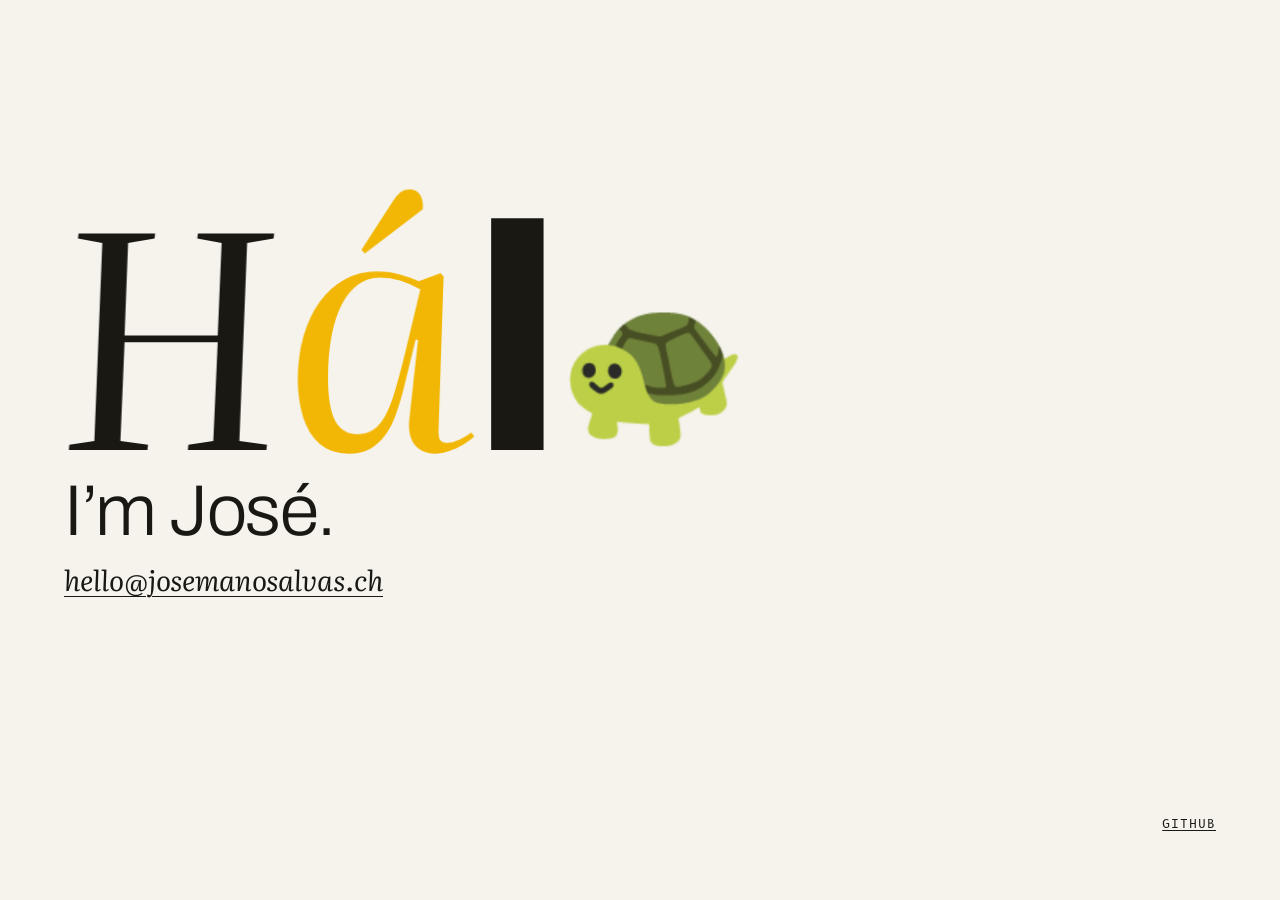
==== commit 8c64a2ca: "Tighten the greeting to a second, animate the shepherd, and keep every state in step Each change now" ====
--- a/index.html
+++ b/index.html
@@ -1,15 +1,15 @@
-<!doctype html><html lang=en><meta charset=utf-8><meta content="width=device-width,initial-scale=1,viewport-fit=cover" name=viewport><title>José Manosalvas</title><meta content="Hola, I’m José. Say hello at hello@josemanosalvas.ch." name=description><meta content="José Manosalvas" property=og:title><meta content="Say hello at hello@josemanosalvas.ch." property=og:description><link href="data:image/svg+xml,%3Csvg xmlns='http://www.w3.org/2000/svg' viewBox='0 0 32 32'%3E%3Crect width='32' height='32' fill='%23F5F3EC'/%3E%3Cpath d='M6 22h20' stroke='%23191813' stroke-width='4'/%3E%3C/svg%3E" rel=icon><style>@font-face{font-family:Archivo;src:url([data-uri])format("woff2");font-weight:100 900;font-style:normal;font-display:block;ascent-override:80%;descent-override:20%;line-gap-override:0%}@font-face{font-family:Literata;src:url([data-uri])format("woff2");font-weight:400;font-style:italic;font-display:block;ascent-override:80%;descent-override:20%;line-gap-override:0%}@font-face{font-family:B612 Mono;src:url([data-uri])format("woff2");font-weight:400;font-style:normal;font-display:block;ascent-override:80%;descent-override:20%;line-gap-override:0%}@font-face{font-family:B612 Mono;src:url([data-uri])format("woff2");font-weight:700;font-style:normal;font-display:block;ascent-override:80%;descent-override:20%;line-gap-override:0%}:root{--bg:#f5f3ec;--ink:#191813;--focus:#0c4ca8;--aji:#d91e36;--sol:#f2b705;--sans:"Archivo","Helvetica Neue","Arial",sans-serif;--serif:"Literata","Georgia",serif;--mono:"B612 Mono","Courier New",monospace;--gutter:clamp(1.5rem,min(5vw,14svh),4.5rem);--hello:min(33vw,40svh,20rem);color-scheme:light}@media (prefers-color-scheme:dark){:root{--bg:#161511;--ink:#ebe7dc;--focus:#56b8df;--aji:#f0596b;color-scheme:dark}}*,:before,:after{box-sizing:border-box}*{margin:0}html{background:var(--bg);-webkit-text-size-adjust:100%;text-size-adjust:100%;font-synthesis:none;height:100%}body{height:100%;min-height:100svh;font:1.125rem/1.5rem var(--sans);font-kerning:normal;color:var(--ink);background:var(--bg);grid-template-rows:minmax(min-content,1fr) minmax(min-content,1fr);grid-template-columns:minmax(0,1fr);display:grid}.fonts-pending body{visibility:hidden}::selection{color:#191813;background:#f2b705}:focus-visible{outline:2px solid var(--focus);outline-offset:2px}.north{padding:var(--gutter)var(--gutter)0;padding-top:max(var(--gutter),env(safe-area-inset-top));flex-direction:column;justify-content:flex-end;display:flex;overflow-x:clip}h1{font-size:var(--hello);letter-spacing:-.045em;clip-path:inset(-1em -1em -.025em);white-space:nowrap;height:.8em;margin-left:-.06em;line-height:1;position:relative}.word{font-weight:800;display:inline-block;position:relative}.word.live>span{transform-origin:0 80%;will-change:transform;justify-content:center;width:0;display:flex;position:absolute;top:0;left:0}.word .i{font:italic 400 1em/1 var(--serif);letter-spacing:0}.word .m{font:700 .9em/1 var(--mono);letter-spacing:0}.word.live>.m{top:.089em}.r{color:var(--aji)}.b{color:var(--focus)}.y{color:var(--sol)}canvas{pointer-events:none;position:absolute}.south{padding:1.5rem var(--gutter)var(--gutter);padding-bottom:max(var(--gutter),env(safe-area-inset-bottom));flex-direction:column;justify-content:space-between;display:flex}.name{letter-spacing:-.02em;margin-bottom:.75rem;font-size:clamp(2rem,min(7vw,11svh),4.5rem);font-weight:300;line-height:1.1}a{color:inherit;text-underline-offset:.18em;text-decoration-thickness:1px}a:hover{text-decoration-thickness:2px}.hello{font-family:var(--serif);overflow-wrap:anywhere;font-size:clamp(1.25rem,3vw,1.75rem);font-style:italic;line-height:1.3}.elsewhere{text-align:right}.elsewhere a{font:.75rem/1.5rem var(--mono);text-transform:uppercase;letter-spacing:.08em}.visually-hidden{clip-path:inset(50%);white-space:nowrap;width:1px;height:1px;margin:-1px;position:absolute;overflow:hidden}</style><script>(()=>{const o=document.documentElement;o.classList.add("fonts-pending"),window.pageReady=new Promise(n=>{const e=()=>{o.classList.remove("fonts-pending"),n()};Promise.all(["800 1em Archivo","italic 1em Literata",'1em "B612 Mono"','700 1em "B612 Mono"'].map(t=>document.fonts.load(t))).finally(e),setTimeout(e,3e3)})})();</script><body><header class=north><h1><span aria-hidden=true class=word>Hola</span><span class=visually-hidden><span lang=es>Hola</span>, I’m José.</span></h1></header><main class=south><div><p aria-hidden=true class=name>I’m José.<p class=hello><a href=mailto:hello@josemanosalvas.ch>hello@josemanosalvas.ch</a></div><p class=elsewhere><a href=https://github.com/josemanosalvas>GitHub</a></main><script>(()=>{const W=[{word:"Hola",steps:[["ñ","b"],["á","i y"],["ó","m r"]],paint:"--focus",mark:"🐢",size:.44,flag:"🇪🇨",fly:.3,lead:[0,2],nudge:[0,0,0,0],rects:[[0,0,3,1,"#FFDD00"],[0,1,3,.5,"#034EA2"],[0,1.5,3,.5,"#D91E36"]]},{word:"Salü",steps:[["+","r"],["ö","i r"],["ä","m r"]],paint:"--aji",mark:"[data-uri]",size:.52,flag:"🇨🇭",fly:.26,lead:[2,0],nudge:[.024,.039,.063,.041],rects:[[0,0,2,2,"#D91E36"],[.8,.35,.4,1.3,"#FFF"],[.35,.8,1.3,.4,"#FFF"]]}],gt=({word:[e,n,,A],steps:s,lead:l})=>[[l[0],1,...s[0]],[4,0,e,"i"],[11,1,...s[1]],[14,1,...s[2]],[17,1,n,""],[20,0,e,""],[24,3,A,""]],N=[8,20],D={1:17,3:24},yt=[16,24],Y=[18,24],k=[28,38],vt=[44,58],Rt=[60,64],ot=[64,76],It=2800,F=document.querySelector(".word"),L=document.querySelector("h1"),X=matchMedia("(prefers-reduced-motion: reduce)"),xt=e=>e<0?0:e>1?1:e,y=(e,[n,A])=>xt((e-n)/(A-n)),H=e=>e*e*(3-2*e),V=e=>1-(1-e)**3,J=e=>1-Math.exp(-7*e)*Math.cos(11*e),bt=e=>e<.5?(e/.5)**2:1+.07*Math.sin((e-.5)/.5*3.14),it=e=>e>3?1:1-.1*Math.exp(-e)*Math.cos(e*1.2),Nt=e=>e>12?1:1+.12*Math.exp(-e/3)*Math.cos(e/2.4),Tt=(e,n=9)=>e>0&&e<n?Math.sin(e*3.14/n):0,U=(e,n,A)=>e+(n-e)*A,Dt=e=>getComputedStyle(document.documentElement).getPropertyValue(e).trim().match(/\w\w/g).map(n=>parseInt(n,16)/255);let t,Z,I;const Gt=`#version 300 es
-uniform vec4 Q;uniform vec2 S;in vec2 p;out vec2 v;
-void main(){v=p;vec2 c=(Q.xy+Q.zw*p)/S*2.-1.;gl_Position=vec4(c.x,-c.y,0,1);}`,Mt=`#version 300 es
+<!doctype html><html lang=en><meta charset=utf-8><meta content="width=device-width,initial-scale=1,viewport-fit=cover" name=viewport><title>José Manosalvas</title><meta content="Hola, I’m José. Say hello at hello@josemanosalvas.ch." name=description><meta content="José Manosalvas" property=og:title><meta content="Say hello at hello@josemanosalvas.ch." property=og:description><link href="data:image/svg+xml,%3Csvg xmlns='http://www.w3.org/2000/svg' viewBox='0 0 32 32'%3E%3Crect width='32' height='32' fill='%23F5F3EC'/%3E%3Cpath d='M6 22h20' stroke='%23191813' stroke-width='4'/%3E%3C/svg%3E" rel=icon><style>@font-face{font-family:Archivo;src:url([data-uri])format("woff2");font-weight:100 900;font-style:normal;font-display:block;ascent-override:80%;descent-override:20%;line-gap-override:0%}@font-face{font-family:Literata;src:url([data-uri])format("woff2");font-weight:400;font-style:italic;font-display:block;ascent-override:80%;descent-override:20%;line-gap-override:0%}@font-face{font-family:Literata Display;src:url([data-uri])format("woff2");font-weight:400;font-style:italic;font-display:block;ascent-override:80%;descent-override:20%;line-gap-override:0%}@font-face{font-family:B612 Mono;src:url([data-uri])format("woff2");font-weight:400;font-style:normal;font-display:block;ascent-override:80%;descent-override:20%;line-gap-override:0%}@font-face{font-family:B612 Mono;src:url([data-uri])format("woff2");font-weight:700;font-style:normal;font-display:block;ascent-override:80%;descent-override:20%;line-gap-override:0%}:root{--bg:#f5f3ec;--ink:#191813;--focus:#0c4ca8;--aji:#d91e36;--sol:#f2b705;--sans:"Archivo","Helvetica Neue","Arial",sans-serif;--serif:"Literata","Georgia",serif;--mono:"B612 Mono","Courier New",monospace;--gutter:clamp(1.5rem,min(5vw,14svh),4.5rem);--hello:min(33vw,40svh,20rem);color-scheme:light}@media (prefers-color-scheme:dark){:root{--bg:#161511;--ink:#ebe7dc;--focus:#56b8df;--aji:#f0596b;color-scheme:dark}}*,:before,:after{box-sizing:border-box}*{margin:0}html{background:var(--bg);-webkit-text-size-adjust:100%;text-size-adjust:100%;font-synthesis:none;height:100%}body{height:100%;min-height:100svh;font:1.125rem/1.5rem var(--sans);font-kerning:normal;color:var(--ink);background:var(--bg);grid-template-rows:minmax(min-content,1fr) minmax(min-content,1fr);grid-template-columns:minmax(0,1fr);display:grid}.fonts-pending body{visibility:hidden}::selection{color:#191813;background:#f2b705}:focus-visible{outline:2px solid var(--focus);outline-offset:2px}.north{padding:var(--gutter)var(--gutter)0;padding-top:max(var(--gutter),env(safe-area-inset-top));flex-direction:column;justify-content:flex-end;display:flex;overflow-x:clip}h1{font-size:var(--hello);letter-spacing:-.045em;clip-path:inset(-1em -1em -.025em);white-space:nowrap;height:.8em;margin-left:-.06em;line-height:1;position:relative}.word{font-weight:800;display:inline-block;position:relative}.word.live>span{transform-origin:0 80%;will-change:transform;justify-content:center;width:0;display:flex;position:absolute;top:0;left:0}.word .i{font:italic 400 .94em/1 "Literata Display",var(--serif);letter-spacing:0}.word .m{font:700 .9em/1 var(--mono);letter-spacing:0}.word.live>.i{top:.051em}.word.live>.m{top:.089em}.r{color:var(--aji)}.b{color:var(--focus)}.y{color:var(--sol)}canvas{pointer-events:none;position:absolute}.south{padding:1.5rem var(--gutter)var(--gutter);padding-bottom:max(var(--gutter),env(safe-area-inset-bottom));flex-direction:column;justify-content:space-between;display:flex}.name{letter-spacing:-.02em;margin-bottom:.75rem;font-size:clamp(2rem,min(7vw,11svh),4.5rem);font-weight:300;line-height:1.1}a{color:inherit;text-underline-offset:.18em;text-decoration-thickness:1px}a:hover{text-decoration-thickness:2px}.hello{font-family:var(--serif);overflow-wrap:anywhere;font-size:clamp(1.25rem,3vw,1.75rem);font-style:italic;line-height:1.3}.elsewhere{text-align:right}.elsewhere a{font:.75rem/1.5rem var(--mono);text-transform:uppercase;letter-spacing:.08em}.visually-hidden{clip-path:inset(50%);white-space:nowrap;width:1px;height:1px;margin:-1px;position:absolute;overflow:hidden}</style><script>(()=>{const e=document.documentElement;e.classList.add("fonts-pending"),window.pageReady=new Promise(t=>{const o=()=>{e.classList.remove("fonts-pending"),t()};Promise.all(["800 1em Archivo","italic 1em Literata",'italic 1em "Literata Display"','1em "B612 Mono"','700 1em "B612 Mono"'].map(n=>document.fonts.load(n))).finally(o),setTimeout(o,3e3)})})();</script><body><header class=north><h1><span aria-hidden=true class=word>Hola</span><span class=visually-hidden><span lang=es>Hola</span>, I’m José.</span></h1></header><main class=south><div><p aria-hidden=true class=name>I’m José.<p class=hello><a href=mailto:hello@josemanosalvas.ch>hello@josemanosalvas.ch</a></div><p class=elsewhere><a href=https://github.com/josemanosalvas>GitHub</a></main><script>(()=>{const S=[{word:"Hola",steps:[[["ñ","b"],["á","i y"],["ó","m r"]],[["ñ","r"],["á","i b"],["ó","m y"]]],tail:["é","m b"],slant:"H",paint:["#0C4CA8","#D91E36"],mark:"🐢",size:.44,flag:"🇪🇨",fly:.3,nudge:[0,0,0,0],rects:[[0,0,3,1,"#FFDD00"],[0,1,3,.5,"#034EA2"],[0,1.5,3,.5,"#D91E36"]]},{word:"Salü",steps:[[["+","r"],["ä","i r"],["ö","m r"]],[["ö","m r"],["ä","i r"],["+","r"]]],tail:["é","m r"],slant:"H",paint:["#D91E36","#D91E36"],mark:"[data-uri]",poses:6,act:[[4,1],[7,2],[11,0],[13,3],[17,4],[19,5]],size:.52,flag:"🇨🇭",fly:.26,nudge:[.024,.039,.063,.041],rects:[[0,0,2,2,"#D91E36"],[.8,.35,.4,1.3,"#FFF"],[.35,.8,1.3,.4,"#FFF"]]}],Ft=({word:[e,n,,a],tail:s,slant:r},A)=>[[0,1,...A[0]],[0,3,...s],[2,0,r,"i"],[4,1,...A[1]],[8,1,...A[2]],[11,1,n,""],[15,1,...A[2]],[17,1,n,""],[21,0,e,""],[21,3,a,""]],O=4,ot=[12,16],D=[8,21],Jt=[18,26],W=[18,22],at=[23,33],st=[37,43],Nt=[47,51],Et=[51,63],Xt=1570,k=document.querySelector(".word"),q=document.querySelector("h1"),Q=matchMedia("(prefers-reduced-motion: reduce)"),gt=e=>e<0?0:e>1?1:e,b=(e,[n,a])=>gt((e-n)/(a-n)),j=e=>e*e*(3-2*e),St=e=>1-(1-e)**3,wt=e=>1-Math.exp(-7*e)*Math.cos(11*e),qt=e=>e<.5?(e/.5)**2:1+.07*Math.sin((e-.5)/.5*3.14),Lt=(e,n=.1)=>e>3?1:1-n*Math.exp(-e)*Math.cos(e*1.2),Ut=e=>e>12?1:1+.12*Math.exp(-e/3)*Math.cos(e/2.4),At=(e,n=9)=>e>0&&e<n?Math.sin(e*3.14/n):0,_=(e,n,a)=>e+(n-e)*a,kt=e=>e.match(/\w\w/g).map(n=>parseInt(n,16)/255);let t,z,I;const jt=`#version 300 es
+uniform vec4 Q;uniform vec2 S;uniform float R;in vec2 p;out vec2 v;
+void main(){v=p;vec2 d=mat2(cos(R),sin(R),-sin(R),cos(R))*((p-.5)*Q.zw),c=(Q.xy+Q.zw*.5+d)/S*2.-1.;gl_Position=vec4(c.x,-c.y,0,1);}`,zt=`#version 300 es
 precision highp float;
 uniform sampler2D T;uniform float P;uniform vec2 L;uniform vec3 I[3];in vec2 v;out vec4 o;
 float l(vec3 r,vec3 d,float s){return pow(max(dot(r,normalize(d)),0.),s);}
-void main(){vec4 t=texture(T,v);float w=fwidth(t.r)*.75,a=smoothstep(.5-w,.5+w,t.r);
+void main(){vec4 t=texture(T,v);float w=fwidth(t.r)*.5,a=smoothstep(.5-w,.5+w,t.r);
 vec3 n=normalize(vec3((t.ba+L)*P,1.)),r=reflect(vec3(0,0,-1),n);float y=-r.y,x=(y+.3)/.12;
 vec3 c=mix(I[0],I[1],smoothstep(-.55,.75,y));c=mix(c,I[0]*1.8,smoothstep(0.,.9,-y)*.55);c*=1.-.12*exp(-x*x);
-c=mix(c,I[2],pow(1.-n.z,2.6)*.85);c+=1.1*l(r,vec3(-.32,-.42,.85),110.)+.18*l(r,vec3(-.32,-.42,.85),10.)+.45*l(r,vec3(.75,-.1,.5),40.);
-o=vec4(min(c,vec3(1))*a,a);}`,St=`#version 300 es
+c=mix(c,I[2],pow(1.-n.z,2.6)*.85);c+=1.1*l(r,vec3(-.32,-.42,.85),110.)+.18*l(r,vec3(-.32,-.42,.85),10.)+.45*l(r,vec3(.75,-.1,.5),40.)+.5*l(r,vec3(.1,-.75,.6),70.);
+o=vec4(min(c,vec3(1))*a,a);}`,Gt=`#version 300 es
 precision highp float;
 uniform sampler2D T;uniform float U,A,W,E;in vec2 v;out vec4 o;
 void main(){float x=v.x+1.-U,s=v.x*7.-W,e=pow(max(v.x,0.),1.2),y=(v.y-.5)*1.3+.5+A*e*sin(s);vec4 c=texture(T,vec2(x,y));
-c.rgb*=1.+A*2.4*e*cos(s);o=c*step(0.,y)*step(y,1.)*step(x,1.)*step(E,v.x);}`;function At(e){const n=t.createProgram();[[t.VERTEX_SHADER,Gt],[t.FRAGMENT_SHADER,e]].forEach(([s,l])=>{const r=t.createShader(s);t.shaderSource(r,l),t.compileShader(r),t.attachShader(n,r)}),t.bindAttribLocation(n,0,"p"),t.linkProgram(n);const A={p:n};for(const s of"QSPLIUAWE")A[s]=t.getUniformLocation(n,s);return A}function st(e){const n=t.createTexture();return t.bindTexture(t.TEXTURE_2D,n),e(),t.texParameteri(t.TEXTURE_2D,t.TEXTURE_WRAP_S,t.CLAMP_TO_EDGE),t.texParameteri(t.TEXTURE_2D,t.TEXTURE_WRAP_T,t.CLAMP_TO_EDGE),n}function Bt(e){const A=document.createElement("canvas");A.width=A.height=256;const s=A.getContext("2d",{willReadFrequently:!0});s.font=`800 ${256/1.25}px Archivo`,s.fillText(e,51,205);const l=s.getImageData(0,0,256,256).data,r=new Float32Array(256*256);for(let i=0;i<256*256;i++)r[i]=l[i*4+3]/255;const m=(i,a,C)=>{const p=new Float32Array(65536);for(let x=0;x<256*256;x++){let b=0;for(let S=-a;S<=a;S++)b+=i[x+S*C]||0;p[x]=b/(2*a+1)}return p},u=(i,a)=>m(m(i,a,1),a,256),G=u(r,1),h=[],E=new Float32Array(256*256);for(let i=256;i<256*256-256;i++)r[i]>.5&&h.push(i);for(let i=0;i<150;i++)for(const a of h)E[a]+=1.9*((E[a-1]+E[a+1]+E[a-256]+E[a+256]+1)/4-E[a]);const M=E.reduce((i,a)=>i>a?i:a),g=u(u(E.map(i=>Math.sqrt(Math.max(0,i/M))),2),2),T=new Float32Array(256*256*4);for(let i=256;i<256*256-256;i++)T.set([G[i],0,(g[i-1]-g[i+1])*13,(g[i-256]-g[i+256])*13],i*4);return st(()=>{t.texImage2D(t.TEXTURE_2D,0,t.RGBA16F,256,256,0,t.RGBA,t.FLOAT,T),t.texParameteri(t.TEXTURE_2D,t.TEXTURE_MIN_FILTER,t.LINEAR)})}function at(e,n){const A=e.width||192,s=e.height||192,l=document.createElement("canvas");l.width=A,l.height=s;const r=l.getContext("2d",{willReadFrequently:!0});e.width?r.drawImage(e,0,0):(r.font="160px 'Apple Color Emoji','Segoe UI Emoji','Noto Color Emoji',sans-serif",r.textAlign="center",r.fillText(e,A/2,150));const{data:m}=r.getImageData(0,0,A,s);let u=A,G=0,h=s,E=0,M=0;for(let p=0;p<A*s;p++){if(m[p*4+3]<16)continue;const x=p%A,b=p/A|0;u=Math.min(u,x),G=Math.max(G,x),h=Math.min(h,b),E=Math.max(E,b),M=Math.max(M,Math.abs(m[p*4]-m[p*4+2]))}let g=G-u+1,T=E-h+1;const i=12,a=document.createElement("canvas"),C=a.getContext("2d");if(n&&M<32){g=50*n[0][2],T=50*n[0][3],a.width=g+2*i,a.height=T+2*i;for(const[p,x,b,S,B]of n)C.fillStyle=B,C.fillRect(i+p*50,i+x*50,b*50,S*50)}else a.width=g+2*i,a.height=T+2*i,C.drawImage(l,u,h,g,T,i,i,g,T);return{aspect:a.width/a.height,inset:i/a.width,foot:i/a.height,tex:st(()=>{t.pixelStorei(t.UNPACK_PREMULTIPLY_ALPHA_WEBGL,!0),t.texImage2D(t.TEXTURE_2D,0,t.RGBA,t.RGBA,t.UNSIGNED_BYTE,a),t.pixelStorei(t.UNPACK_PREMULTIPLY_ALPHA_WEBGL,!1),t.generateMipmap(t.TEXTURE_2D),t.texParameteri(t.TEXTURE_2D,t.TEXTURE_MIN_FILTER,t.LINEAR_MIPMAP_LINEAR)})}}const f=document.createElement("canvas");let ct=null;f.addEventListener("webglcontextlost",e=>{e.preventDefault(),t=null,f.hidden=!0}),f.addEventListener("webglcontextrestored",()=>{ct=null});const q=()=>new Promise(e=>{setTimeout(e)});async function Pt(e){if(e.length<3)return e;const n=new Image;return n.src=e,n.decode().then(()=>n,()=>"🐕")}async function Ct(){if(t=f.getContext("webgl2",{antialias:!1,powerPreference:"low-power"}),!!t){await q(),Z=At(Mt),I=At(St),t.bindBuffer(t.ARRAY_BUFFER,t.createBuffer()),t.bufferData(t.ARRAY_BUFFER,new Float32Array([0,0,1,0,0,1,1,1]),t.STATIC_DRAW),t.enableVertexAttribArray(0),t.vertexAttribPointer(0,2,t.FLOAT,!1,0,0),t.enable(t.BLEND),t.blendFunc(t.ONE,t.ONE_MINUS_SRC_ALPHA);for(const e of W)await q(),e.letter=Bt(e.word[0]),await q(),e.emoji=at(await Pt(e.mark)),e.banner=at(e.flag,e.rects);f.hidden=!0,f.setAttribute("aria-hidden","true"),L.append(f)}}const rt=()=>ct??=Ct().catch(()=>{t=null});function _(e,n,A,s,l,r){t.useProgram(e.p),t.bindTexture(t.TEXTURE_2D,n),t.uniform2f(e.S,f.width,f.height),t.uniform4f(e.Q,A,s,l,r)}function lt({word:e,nudge:n}){const A=document.createElement("span");A.className="word",A.style.cssText="position:absolute;visibility:hidden",A.innerHTML=[...e].map(m=>`<span>${m}</span>`).join(""),L.append(A);const s=A.getBoundingClientRect(),l=parseFloat(getComputedStyle(A).fontSize),r=[...A.children].map(m=>m.getBoundingClientRect());return A.remove(),{x:r.map((m,u)=>(m.left+m.width/2-s.left)/l+n[u]),cells:r.map(m=>m.width/l),width:s.width/l+Math.max(...n)}}let z=0,P=null;const ht=e=>`calc(var(--hello) * ${e})`;function Lt({word:e}){return F.textContent="",F.className="word live",[...e].map(n=>{const A=F.appendChild(document.createElement("span"));return A.textContent=n,A})}function Ut(e){const n=document.createElement("span");n.className="word",n.style.cssText="position:absolute;visibility:hidden",n.innerHTML=e.map(([l,r])=>`<span class="${r}">${l}</span>`).join(""),L.append(n);const A=parseFloat(getComputedStyle(n).fontSize),s=[...n.children].map(l=>l.getBoundingClientRect().width/A);return n.remove(),s}async function dt(e){await rt();const n=W[e],A=lt(W[z]),s=lt(n),l=Math.max(A.width,s.width);P??=Lt(W[z]),F.style.cssText=`width:${l}em;height:1em`;const r=parseFloat(getComputedStyle(F).fontSize),m=Math.min(devicePixelRatio,3),u=.4,G=.5,h=r*m,E=(G+.8)*h,M=L.getBoundingClientRect().top/r+.8-20/r,g=Math.min(.42,(M-.724)/1.135),T=t&&g>.2,i=Math.min(n.fly,g-.06)*h;if(t){const v=Math.ceil((l+2*u)*h),o=Math.ceil(1.34*h);(f.width!==v||f.height!==o)&&(f.width=v,f.height=o,t.viewport(0,0,v,o)),f.style.cssText=`left:${-u}em;top:${-G}em;width:${v/h}em;height:${o/h}em`,f.hidden=!1}const a=gt(n),C=Ut(a.map(([,,v,o])=>[v,o])),p=n.lead[1],x=t?n.size*n.emoji.aspect*(1-2*n.emoji.inset)+.12:0,b=[...a.map(([v,o,,j],nt)=>[v,o,j?C[nt]:s.cells[o]]),[p,3,x],[N[0],0,s.cells[0]]].sort((v,o)=>v[0]-o[0]),S=A.cells.slice(),B=A.x.slice(),mt=[-99,-99,-99,-99],tt=Dt(n.paint),pt=performance.now(),et=ot[1]+4,Wt=Math.max(0,Math.min(.25,M-n.size-.04));let ft=0;const ut=v=>{const o=(v-pt)*.06;for(;a.length&&a[0][0]<=o;){const[d,c,R,w]=a.shift();P[c].textContent=R,P[c].className=w,(c||w)&&(mt[c]=d)}for(;b.length&&b[0][0]<=o;){const[,d,c]=b.shift();S[d]=c}let j=0;const nt=1-Math.exp(-(o-ft)/1.5),Ft=S.map((d,c)=>{const R=j+d/2+s.x[c]-s.cells.slice(0,c).reduce((w,K)=>w+K,0)-s.cells[c]/2;return j+=d,R});B.forEach((d,c)=>{B[c]=o<et?U(d,Ft[c],nt):s.x[c]}),ft=o;const Et=o<et?J(y(o,yt))*(1-bt(y(o,ot))):0;P.forEach((d,c)=>{const R=it(o-mt[c]),w=c===3&&o>=D[3]?-.06*(1-V(y(o,[D[3],D[3]+4]))):0;d.style.transform=`translate(${ht(B[c])},${ht(w)}) ${c===2?`scaleY(${1+Et*g/.724})`:`scale(${R})`}`});for(const d in D){const c=y(o,[D[d],D[d]+6]);P[d].style.fontWeight=o>=D[d]&&c<1?U(500,800,V(c)):""}if(P[0].style.visibility=t&&o>=N[0]&&o<N[1]?"hidden":"",P[3].style.visibility=t&&o>=p&&o<D[3]?"hidden":"",t){if(t.clearColor(0,0,0,0),t.clear(t.COLOR_BUFFER_BIT),o>=N[0]&&o<N[1]){const c=it(o-N[0])*1.25*h,R=.1992*1.25+s.cells[0]/2;_(Z,n.letter,(B[0]+u)*h-c*R/1.25,E-c*.8008,c,c),t.uniform1f(Z.P,U(.5,1,J(y(o,[N[0],N[0]+12])))),t.uniform2f(Z.L,U(.22,-.3,H(y(o,N))),U(.12,-.06,H(y(o,N)))),t.uniform3fv(Z.I,[...tt.map(w=>w*.5),...tt,...tt.map(w=>U(w,1,.5))]),t.drawArrays(t.TRIANGLE_STRIP,0,4)}if(o>=p&&o<Y[1]){const c=V(y(o,Y)),R=1-.1*Tt(o-Y[0]+2,3),w=n.size*h*Nt(o-p)*(1+.03*Math.sin(o*.4))*(1-.15*c),K=w*n.emoji.aspect*(2-R),wt=w*R,Zt=E-Wt*c*h;_(I,n.emoji.tex,(B[3]+.35*c+u)*h-K/2,Zt-wt*(1.15-n.emoji.foot),K,wt*1.3),t.uniform1f(I.U,1),t.uniform1f(I.A,0),t.uniform1f(I.W,0),t.uniform1f(I.E,0),t.drawArrays(t.TRIANGLE_STRIP,0,4)}const d=Math.min(1,J(y(o,k)))*(1-H(y(o,Rt)));if(T&&d>0){const c=(B[2]+.1045+u)*h,R=E-(.724+g*Et)*h,w=i*Math.min(1.5,n.banner.aspect);_(I,n.banner.tex,c-w*n.banner.inset,R-i*.15,w,i*1.3),t.uniform1f(I.U,d),t.uniform1f(I.A,.065+.08*(1-y(o,[k[0],k[1]+10]))+.07*Math.sin(y(o,vt)*3.14)),t.uniform1f(I.W,o*.24),t.uniform1f(I.E,n.banner.inset),t.drawArrays(t.TRIANGLE_STRIP,0,4)}}o<et?requestAnimationFrame(ut):(f.hidden=!0,z=e)};ut(pt)}let Q=null;function O(){Q||X.matches||document.hidden||(Q=setInterval(()=>dt((z+1)%W.length),It))}function $(){clearInterval(Q),Q=null}if(L.addEventListener("pointerenter",e=>{e.pointerType==="mouse"&&$()}),L.addEventListener("pointerleave",e=>{e.pointerType==="mouse"&&O()}),document.addEventListener("visibilitychange",()=>document.hidden?$():O()),X.addEventListener("change",()=>X.matches?$():O()),X.matches||document.hidden)return O();pageReady.then(rt).then(()=>{setTimeout(()=>{dt(0),O()},700)})})();</script>+c.rgb*=1.+A*2.4*e*cos(s);o=c*step(0.,y)*step(y,1.)*step(x,1.)*step(E,v.x);}`;function yt(e){const n=t.createProgram();[[t.VERTEX_SHADER,jt],[t.FRAGMENT_SHADER,e]].forEach(([s,r])=>{const A=t.createShader(s);t.shaderSource(A,r),t.compileShader(A),t.attachShader(n,A)}),t.bindAttribLocation(n,0,"p"),t.linkProgram(n);const a={p:n};for(const s of"QSRPLIUAWE")a[s]=t.getUniformLocation(n,s);return a}function Rt(e){const n=t.createTexture();return t.bindTexture(t.TEXTURE_2D,n),e(),t.texParameteri(t.TEXTURE_2D,t.TEXTURE_WRAP_S,t.CLAMP_TO_EDGE),t.texParameteri(t.TEXTURE_2D,t.TEXTURE_WRAP_T,t.CLAMP_TO_EDGE),n}function Zt(e){const a=document.createElement("canvas");a.width=a.height=256;const s=a.getContext("2d",{willReadFrequently:!0});s.font=`800 ${256/1.25}px Archivo`,s.fillText(e,51,205);const r=s.getImageData(0,0,256,256).data,A=new Float32Array(256*256);for(let c=0;c<256*256;c++)A[c]=r[c*4+3]/255;const u=(c,d,H)=>{const x=new Float32Array(65536);for(let f=0;f<256*256;f++){let T=0;for(let E=-d;E<=d;E++)T+=c[f+E*H]||0;x[f]=T/(2*d+1)}return x},p=(c,d)=>u(u(c,d,1),d,256),R=p(p(p(A,5),5),5),m=p(R.map(c=>Math.sqrt(Math.max(0,(c-.5)*2))),1),y=new Float32Array(256*256*4);for(let c=256;c<256*256-256;c++)y.set([R[c],0,(m[c-1]-m[c+1])*10,(m[c-256]-m[c+256])*10],c*4);return Rt(()=>{t.texImage2D(t.TEXTURE_2D,0,t.RGBA16F,256,256,0,t.RGBA,t.FLOAT,y),t.texParameteri(t.TEXTURE_2D,t.TEXTURE_MIN_FILTER,t.LINEAR)})}function it(e,n,a){const s=e.width||192,r=e.height||192,A=document.createElement("canvas");A.width=s,A.height=r;const u=A.getContext("2d",{willReadFrequently:!0});e.width?u.drawImage(e,0,0):(u.font="160px 'Apple Color Emoji','Segoe UI Emoji','Noto Color Emoji',sans-serif",u.textAlign="center",u.fillText(e,s/2,150));const{data:p}=u.getImageData(0,0,s,r);let R=s,m=0,y=r,c=0,d=0;for(let g=0;g<s*r;g++){if(p[g*4+3]<16)continue;const N=g%s,v=g/s|0;R=Math.min(R,N),m=Math.max(m,N),y=Math.min(y,v),c=Math.max(c,v),d=Math.max(d,Math.abs(p[g*4]-p[g*4+2]))}a&&(R=y=0,m=s-1,c=r-1);let H=m-R+1,x=c-y+1;const f=12,T=document.createElement("canvas"),E=T.getContext("2d");if(n&&d<32){H=50*n[0][2],x=50*n[0][3],T.width=H+2*f,T.height=x+2*f;for(const[g,N,v,X,K]of n)E.fillStyle=K,E.fillRect(f+g*50,f+N*50,v*50,X*50)}else T.width=H+2*f,T.height=x+2*f,E.drawImage(A,R,y,H,x,f,f,H,x);return{aspect:T.width/T.height,inset:f/T.width,foot:f/T.height,tex:Rt(()=>{t.pixelStorei(t.UNPACK_PREMULTIPLY_ALPHA_WEBGL,!0),t.texImage2D(t.TEXTURE_2D,0,t.RGBA,t.RGBA,t.UNSIGNED_BYTE,T),t.pixelStorei(t.UNPACK_PREMULTIPLY_ALPHA_WEBGL,!1),t.generateMipmap(t.TEXTURE_2D),t.texParameteri(t.TEXTURE_2D,t.TEXTURE_MIN_FILTER,t.LINEAR_MIPMAP_LINEAR)})}}const w=document.createElement("canvas");let vt=null;w.addEventListener("webglcontextlost",e=>{e.preventDefault(),t=null,w.hidden=!0}),w.addEventListener("webglcontextrestored",()=>{vt=null});const rt=()=>new Promise(e=>{setTimeout(e)});async function Vt(e){if(e.length<3)return e;const n=new Image;return n.src=e,n.decode().then(()=>n,()=>"🐕")}async function Kt(){if(t=w.getContext("webgl2",{antialias:!1,powerPreference:"low-power"}),!!t){await rt(),z=yt(zt),I=yt(Gt),t.bindBuffer(t.ARRAY_BUFFER,t.createBuffer()),t.bufferData(t.ARRAY_BUFFER,new Float32Array([0,0,1,0,0,1,1,1]),t.STATIC_DRAW),t.enableVertexAttribArray(0),t.vertexAttribPointer(0,2,t.FLOAT,!1,0,0),t.enable(t.BLEND),t.blendFunc(t.ONE,t.ONE_MINUS_SRC_ALPHA);for(const e of S){await rt(),e.letter=Zt(e.word[0]),await rt();const n=await Vt(e.mark);e.emoji=n.width&&e.poses?Array.from({length:e.poses},(a,s)=>{const r=document.createElement("canvas"),A=n.width/e.poses;return r.width=A,r.height=n.height,r.getContext("2d").drawImage(n,s*A,0,A,n.height,0,0,A,n.height),it(r,null,!0)}):[it(n)],e.banner=it(e.flag,e.rects)}w.hidden=!0,w.setAttribute("aria-hidden","true"),q.append(w)}}const xt=()=>vt??=Kt().catch(()=>{t=null});function ct(e,n,a,s,r,A){t.useProgram(e.p),t.bindTexture(t.TEXTURE_2D,n),t.uniform2f(e.S,w.width,w.height),t.uniform4f(e.Q,a,s,r,A)}function It({word:e,nudge:n}){const a=document.createElement("span");a.className="word",a.style.cssText="position:absolute;visibility:hidden",a.innerHTML=[...e].map(u=>`<span>${u}</span>`).join(""),q.append(a);const s=a.getBoundingClientRect(),r=parseFloat(getComputedStyle(a).fontSize),A=[...a.children].map(u=>u.getBoundingClientRect());return a.remove(),{x:A.map((u,p)=>(u.left+u.width/2-s.left)/r+n[p]),cells:A.map(u=>u.width/r),width:s.width/r+Math.max(...n)}}let G=0,J=null;const Yt=e=>`calc(var(--hello) * ${e})`;function Pt({word:e}){return k.textContent="",k.className="word live",[...e].map(n=>{const a=k.appendChild(document.createElement("span"));return a.textContent=n,a})}const lt=document.createElement("canvas"),Z=lt.getContext("2d",{willReadFrequently:!0}),mt=new Map;lt.width=400,lt.height=260;function Ot(e){if(e.every(([r,A])=>mt.has(r+A)))return e.map(([r,A])=>mt.get(r+A));const n=document.createElement("span");n.className="word",n.style.cssText="position:absolute;visibility:hidden",n.innerHTML=e.map(([r,A])=>`<span class="${A}">${r}</span>`).join(""),q.append(n);const a=parseFloat(getComputedStyle(n).fontSize),s=[...n.children].map((r,A)=>{const u=getComputedStyle(r),p=160/parseFloat(u.fontSize),R=e[A][0];Z.clearRect(0,0,400,260),Z.font=`${u.fontStyle} ${u.fontWeight} 160px ${u.fontFamily}`,Z.fillText(R,100,200);const m=Z.getImageData(0,0,400,260).data;let y=400,c=100;for(let T=3;T<m.length;T+=4){if(m[T]<96)continue;const E=(T>>2)%400;E<y&&(y=E),E>=c&&(c=E+1)}const d=(100-y)/p,H=(c-100)/p,x=Z.measureText(R).width/p+(parseFloat(u.letterSpacing)||0),f=[(d+H)/a,(x/2-(H-d)/2)/a,-d/a];return mt.set(R+e[A][1],f),f});return n.remove(),s}async function Ct(e){await xt();const n=S[e],a=It(S[G]),s=It(n),r=Math.max(a.width,s.width);J??=Pt(S[G]),k.style.cssText=`width:${r}em;height:1em`;const A=parseFloat(getComputedStyle(k).fontSize),u=Math.min(devicePixelRatio,3),p=.4,R=.5,m=A*u,y=(R+.8)*m,c=q.getBoundingClientRect().top/A+.8-20/A,d=Math.min(.42,(c-.724)/1.135),H=t&&d>.2,x=Math.min(n.fly,d-.06)*m;if(t){const i=Math.ceil((r+2*p)*m),o=Math.ceil(1.34*m);(w.width!==i||w.height!==o)&&(w.width=i,w.height=o,t.viewport(0,0,i,o)),w.style.cssText=`left:${-p}em;top:${-R}em;width:${i/m}em;height:${o/m}em`,w.hidden=!1}n.plays=(n.plays??-1)+1;const f=Ft(n,n.steps[n.plays%2]),T=S[G],E=Ot([...f.map(([,,i,o])=>[i,o]),...[...n.word,...T.word].map(i=>[i,""])]),g=E.slice(-8,-4),N=E.slice(-4),v=i=>s.x[i]-s.cells[i]/2+g[i][2],X=[v(1)-v(0)-g[0][0],v(2)-v(1)-g[1][0]],K=f.map(([,i,,o],C)=>o&&i!==2?gt((g[i][0]/E[C][0]-.9)/.3)*.3+.9:1),Ht=t?n.size*n.emoji[0].aspect*(1-2*n.emoji[0].inset)+.18:0,ft=[...f.map(([i,o,,C],F)=>C?[i,o,E[F][0]*K[F],E[F][1]*K[F],null]:[i,o,g[o][0],0,s.x[o]]),[O,3,Ht,0,s.x[3]-s.cells[3]/2+Ht/2],[D[0],0,g[0][0],0,s.x[0]]].sort((i,o)=>i[0]-o[0]),Y=a.x.map((i,o)=>[N[o][0],0,i]),tt=a.x.slice();let ht=!0;const pt=()=>{const[i,,o]=Y[0];return o===null?v(0)+i:ht?a.x[0]-a.cells[0]/2+N[0][2]+N[0][0]:v(0)+g[0][0]},et=()=>ht?a.x[2]-s.x[2]:0,nt=i=>{const[o,,C]=Y[i];if(i===0)return C!==null?C:v(0)+o/2;if(i===2)return s.x[2]+et();if(i===1&&C===null){const F=v(2)+et()-pt()-o;return pt()+F*X[0]/(X[0]+X[1])+o/2}return(C!==null?C:v(i)+o/2)+(i===3?et():0)},Wt=()=>{const[i,,o]=Y[1];return o!==null?1:Math.max(.8,Math.min(1,(v(2)+et()-pt()-X[0]-X[1])/i))},Qt=K.slice(),Mt=[-99,-99,-99,-99],Tt=kt(n.paint[n.plays%2]),Bt=performance.now(),dt=Et[1]+4,_t=Math.max(0,Math.min(.5,c-n.size-.06)),bt=i=>{const o=(i-Bt)*.06;for(;f.length&&f[0][0]<=o;){const[B,l,M,h]=f.shift(),L=Qt.shift(),P=h.split(" "),U=(P.includes("i")?.94:P.includes("m")?.9:1)*L;J[l].textContent=M,J[l].className=h,J[l].style.fontSize=L!==1?`${U}em`:"",J[l].style.top=L!==1?`${.8*(1-U)/U}em`:"",(l||h)&&(Mt[l]=B)}for(;ft.length&&ft[0][0]<=o;){const[,B,l,M,h]=ft.shift();Y[B]=[l,M,h],B||(ht=!1)}const C=[nt(0),nt(1),nt(2),nt(3)];C.forEach((B,l)=>{tt[l]=o<dt?B:s.x[l]});const F=o<dt?wt(b(o,Jt))*(1-qt(b(o,Et))):0;if(J.forEach((B,l)=>{const M=l===0?1:Lt(o-Mt[l],l===1?.05:.1);B.style.transform=`translateX(${Yt(l===2?C[2]:tt[l]+Y[l][1])}) ${l===2?`scaleY(${1+F*d/.724})`:`scale(${M*(l===1?Wt():1)})`}`}),J[0].style.visibility=t&&o>=D[0]&&o<D[1]?"hidden":"",J[3].style.visibility=t&&o>=O&&o<W[1]-1?"hidden":"",t){if(t.clearColor(0,0,0,0),t.clear(t.COLOR_BUFFER_BIT),o>=D[0]&&o<D[1]){const l=1.25*m,M=.1992*1.25+s.cells[0]/2;ct(z,n.letter,(tt[0]+p)*m-l*M/1.25,y-l*.8008,l,l),t.uniform1f(z.P,_(.5,1,wt(b(o,[D[0],D[0]+12])))),t.uniform2f(z.L,_(.22,-.3,j(b(o,D))),_(.12,-.06,j(b(o,D)))),t.uniform3fv(z.I,[...Tt.map(h=>h*.5),...Tt,...Tt.map(h=>_(h,1,.5))]),t.drawArrays(t.TRIANGLE_STRIP,0,4)}if(o>=O&&o<W[1]){let l=0;for(const[te,ee]of n.act??[])o>=te&&(l=ee);const M=n.emoji[l]??n.emoji[0],h=b(o,W),L=1-.1*At(o-W[0]+3,3),P=n.size*m*Ut(o-O)*(1+.03*Math.sin(o*.4))*(1-.5*j(b(h,[.5,1]))),U=P*M.aspect*(2-L),Dt=P*L,$t=y-(.07*At(o-ot[0],ot[1]-ot[0])+_t*St(h)+.18*h*h+n.size*.5)*m;ct(I,M.tex,(tt[3]+.32*h+.22*h*h+p)*m-U/2,$t-Dt*.65,U,Dt*1.3),t.uniform1f(I.R,.45*h),t.uniform1f(I.U,1),t.uniform1f(I.A,0),t.uniform1f(I.W,0),t.uniform1f(I.E,0),t.drawArrays(t.TRIANGLE_STRIP,0,4)}const B=j(b(o,at))*(1-j(b(o,Nt)));if(H&&B>0){const l=(C[2]+.1045+p)*m,M=y-(.724+d*F)*m,h=x*Math.min(1.5,n.banner.aspect);ct(I,n.banner.tex,l-h*n.banner.inset,M-x*.15,h,x*1.3),t.uniform1f(I.R,0),t.uniform1f(I.U,B),t.uniform1f(I.A,.065+.08*(1-b(o,[at[0],at[1]+10]))+.2*At(o-st[0],st[1]-st[0])),t.uniform1f(I.W,o*.24),t.uniform1f(I.E,n.banner.inset),t.drawArrays(t.TRIANGLE_STRIP,0,4)}}o<dt?requestAnimationFrame(bt):(w.hidden=!0,G=e)};bt(Bt)}let $=null;function V(){$||Q.matches||document.hidden||($=setInterval(()=>Ct((G+1)%S.length),Xt))}function ut(){clearInterval($),$=null}if(q.addEventListener("pointerenter",e=>{e.pointerType==="mouse"&&ut()}),q.addEventListener("pointerleave",e=>{e.pointerType==="mouse"&&V()}),document.addEventListener("visibilitychange",()=>document.hidden?ut():V()),Q.addEventListener("change",()=>Q.matches?ut():V()),Q.matches||document.hidden)return V();pageReady.then(xt).then(()=>{setTimeout(()=>{Ct(0),V()},700)})})();</script>
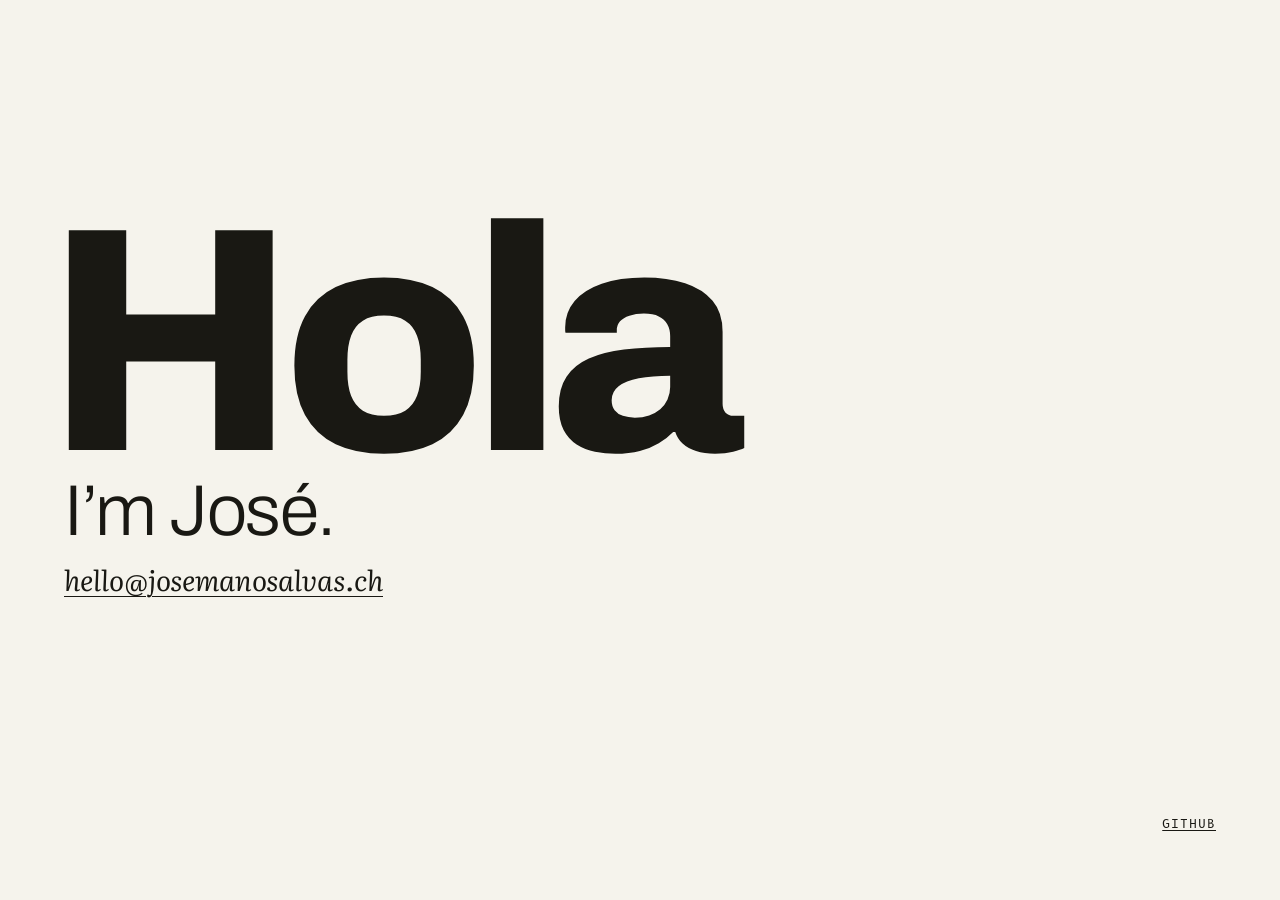
==== commit c4878415: "Measure the greeting's glyphs while the page sets up, not as a change starts On a phone with a slow " ====
--- a/index.html
+++ b/index.html
@@ -1,6 +1,6 @@
-<!doctype html><html lang=en><meta charset=utf-8><meta content="width=device-width,initial-scale=1,viewport-fit=cover" name=viewport><title>José Manosalvas</title><meta content="Hola, I’m José. Say hello at hello@josemanosalvas.ch." name=description><meta content="José Manosalvas" property=og:title><meta content="Say hello at hello@josemanosalvas.ch." property=og:description><link href="data:image/svg+xml,%3Csvg xmlns='http://www.w3.org/2000/svg' viewBox='0 0 32 32'%3E%3Crect width='32' height='32' fill='%23F5F3EC'/%3E%3Cpath d='M6 22h20' stroke='%23191813' stroke-width='4'/%3E%3C/svg%3E" rel=icon><style>@font-face{font-family:Archivo;src:url([data-uri])format("woff2");font-weight:100 900;font-style:normal;font-display:block;ascent-override:80%;descent-override:20%;line-gap-override:0%}@font-face{font-family:Literata;src:url([data-uri])format("woff2");font-weight:400;font-style:italic;font-display:block;ascent-override:80%;descent-override:20%;line-gap-override:0%}@font-face{font-family:Literata Display;src:url([data-uri])format("woff2");font-weight:400;font-style:italic;font-display:block;ascent-override:80%;descent-override:20%;line-gap-override:0%}@font-face{font-family:B612 Mono;src:url([data-uri])format("woff2");font-weight:400;font-style:normal;font-display:block;ascent-override:80%;descent-override:20%;line-gap-override:0%}@font-face{font-family:B612 Mono;src:url([data-uri])format("woff2");font-weight:700;font-style:normal;font-display:block;ascent-override:80%;descent-override:20%;line-gap-override:0%}:root{--bg:#f5f3ec;--ink:#191813;--focus:#0c4ca8;--aji:#d91e36;--sol:#f2b705;--sans:"Archivo","Helvetica Neue","Arial",sans-serif;--serif:"Literata","Georgia",serif;--mono:"B612 Mono","Courier New",monospace;--gutter:clamp(1.5rem,min(5vw,14svh),4.5rem);--hello:min(33vw,40svh,20rem);color-scheme:light}@media (prefers-color-scheme:dark){:root{--bg:#161511;--ink:#ebe7dc;--focus:#56b8df;--aji:#f0596b;color-scheme:dark}}*,:before,:after{box-sizing:border-box}*{margin:0}html{background:var(--bg);-webkit-text-size-adjust:100%;text-size-adjust:100%;font-synthesis:none;height:100%}body{height:100%;min-height:100svh;font:1.125rem/1.5rem var(--sans);font-kerning:normal;color:var(--ink);background:var(--bg);grid-template-rows:minmax(min-content,1fr) minmax(min-content,1fr);grid-template-columns:minmax(0,1fr);display:grid}.fonts-pending body{visibility:hidden}::selection{color:#191813;background:#f2b705}:focus-visible{outline:2px solid var(--focus);outline-offset:2px}.north{padding:var(--gutter)var(--gutter)0;padding-top:max(var(--gutter),env(safe-area-inset-top));flex-direction:column;justify-content:flex-end;display:flex;overflow-x:clip}h1{font-size:var(--hello);letter-spacing:-.045em;clip-path:inset(-1em -1em -.025em);white-space:nowrap;height:.8em;margin-left:-.06em;line-height:1;position:relative}.word{font-weight:800;display:inline-block;position:relative}.word.live>span{transform-origin:0 80%;will-change:transform;justify-content:center;width:0;display:flex;position:absolute;top:0;left:0}.word .i{font:italic 400 .94em/1 "Literata Display",var(--serif);letter-spacing:0}.word .m{font:700 .9em/1 var(--mono);letter-spacing:0}.word.live>.i{top:.051em}.word.live>.m{top:.089em}.r{color:var(--aji)}.b{color:var(--focus)}.y{color:var(--sol)}canvas{pointer-events:none;position:absolute}.south{padding:1.5rem var(--gutter)var(--gutter);padding-bottom:max(var(--gutter),env(safe-area-inset-bottom));flex-direction:column;justify-content:space-between;display:flex}.name{letter-spacing:-.02em;margin-bottom:.75rem;font-size:clamp(2rem,min(7vw,11svh),4.5rem);font-weight:300;line-height:1.1}a{color:inherit;text-underline-offset:.18em;text-decoration-thickness:1px}a:hover{text-decoration-thickness:2px}.hello{font-family:var(--serif);overflow-wrap:anywhere;font-size:clamp(1.25rem,3vw,1.75rem);font-style:italic;line-height:1.3}.elsewhere{text-align:right}.elsewhere a{font:.75rem/1.5rem var(--mono);text-transform:uppercase;letter-spacing:.08em}.visually-hidden{clip-path:inset(50%);white-space:nowrap;width:1px;height:1px;margin:-1px;position:absolute;overflow:hidden}</style><script>(()=>{const e=document.documentElement;e.classList.add("fonts-pending"),window.pageReady=new Promise(t=>{const o=()=>{e.classList.remove("fonts-pending"),t()};Promise.all(["800 1em Archivo","italic 1em Literata",'italic 1em "Literata Display"','1em "B612 Mono"','700 1em "B612 Mono"'].map(n=>document.fonts.load(n))).finally(o),setTimeout(o,3e3)})})();</script><body><header class=north><h1><span aria-hidden=true class=word>Hola</span><span class=visually-hidden><span lang=es>Hola</span>, I’m José.</span></h1></header><main class=south><div><p aria-hidden=true class=name>I’m José.<p class=hello><a href=mailto:hello@josemanosalvas.ch>hello@josemanosalvas.ch</a></div><p class=elsewhere><a href=https://github.com/josemanosalvas>GitHub</a></main><script>(()=>{const S=[{word:"Hola",steps:[[["ñ","b"],["á","i y"],["ó","m r"]],[["ñ","r"],["á","i b"],["ó","m y"]]],tail:["é","m b"],slant:"H",paint:["#0C4CA8","#D91E36"],mark:"🐢",size:.44,flag:"🇪🇨",fly:.3,nudge:[0,0,0,0],rects:[[0,0,3,1,"#FFDD00"],[0,1,3,.5,"#034EA2"],[0,1.5,3,.5,"#D91E36"]]},{word:"Salü",steps:[[["+","r"],["ä","i r"],["ö","m r"]],[["ö","m r"],["ä","i r"],["+","r"]]],tail:["é","m r"],slant:"H",paint:["#D91E36","#D91E36"],mark:"[data-uri]",poses:6,act:[[4,1],[7,2],[11,0],[13,3],[17,4],[19,5]],size:.52,flag:"🇨🇭",fly:.26,nudge:[.024,.039,.063,.041],rects:[[0,0,2,2,"#D91E36"],[.8,.35,.4,1.3,"#FFF"],[.35,.8,1.3,.4,"#FFF"]]}],Ft=({word:[e,n,,a],tail:s,slant:r},A)=>[[0,1,...A[0]],[0,3,...s],[2,0,r,"i"],[4,1,...A[1]],[8,1,...A[2]],[11,1,n,""],[15,1,...A[2]],[17,1,n,""],[21,0,e,""],[21,3,a,""]],O=4,ot=[12,16],D=[8,21],Jt=[18,26],W=[18,22],at=[23,33],st=[37,43],Nt=[47,51],Et=[51,63],Xt=1570,k=document.querySelector(".word"),q=document.querySelector("h1"),Q=matchMedia("(prefers-reduced-motion: reduce)"),gt=e=>e<0?0:e>1?1:e,b=(e,[n,a])=>gt((e-n)/(a-n)),j=e=>e*e*(3-2*e),St=e=>1-(1-e)**3,wt=e=>1-Math.exp(-7*e)*Math.cos(11*e),qt=e=>e<.5?(e/.5)**2:1+.07*Math.sin((e-.5)/.5*3.14),Lt=(e,n=.1)=>e>3?1:1-n*Math.exp(-e)*Math.cos(e*1.2),Ut=e=>e>12?1:1+.12*Math.exp(-e/3)*Math.cos(e/2.4),At=(e,n=9)=>e>0&&e<n?Math.sin(e*3.14/n):0,_=(e,n,a)=>e+(n-e)*a,kt=e=>e.match(/\w\w/g).map(n=>parseInt(n,16)/255);let t,z,I;const jt=`#version 300 es
+<!doctype html><html lang=en><meta charset=utf-8><meta content="width=device-width,initial-scale=1,viewport-fit=cover" name=viewport><title>José Manosalvas</title><meta content="Hola, I’m José. Say hello at hello@josemanosalvas.ch." name=description><meta content="José Manosalvas" property=og:title><meta content="Say hello at hello@josemanosalvas.ch." property=og:description><link href="data:image/svg+xml,%3Csvg xmlns='http://www.w3.org/2000/svg' viewBox='0 0 32 32'%3E%3Crect width='32' height='32' fill='%23F5F3EC'/%3E%3Cpath d='M6 22h20' stroke='%23191813' stroke-width='4'/%3E%3C/svg%3E" rel=icon><style>@font-face{font-family:Archivo;src:url([data-uri])format("woff2");font-weight:100 900;font-style:normal;font-display:block;ascent-override:80%;descent-override:20%;line-gap-override:0%}@font-face{font-family:Literata;src:url([data-uri])format("woff2");font-weight:400;font-style:italic;font-display:block;ascent-override:80%;descent-override:20%;line-gap-override:0%}@font-face{font-family:Literata Display;src:url([data-uri])format("woff2");font-weight:400;font-style:italic;font-display:block;ascent-override:80%;descent-override:20%;line-gap-override:0%}@font-face{font-family:B612 Mono;src:url([data-uri])format("woff2");font-weight:400;font-style:normal;font-display:block;ascent-override:80%;descent-override:20%;line-gap-override:0%}@font-face{font-family:B612 Mono;src:url([data-uri])format("woff2");font-weight:700;font-style:normal;font-display:block;ascent-override:80%;descent-override:20%;line-gap-override:0%}:root{--bg:#f5f3ec;--ink:#191813;--focus:#0c4ca8;--aji:#d91e36;--sol:#f2b705;--sans:"Archivo","Helvetica Neue","Arial",sans-serif;--serif:"Literata","Georgia",serif;--mono:"B612 Mono","Courier New",monospace;--gutter:clamp(1.5rem,min(5vw,14svh),4.5rem);--hello:min(33vw,40svh,20rem);color-scheme:light}@media (prefers-color-scheme:dark){:root{--bg:#161511;--ink:#ebe7dc;--focus:#56b8df;--aji:#f0596b;color-scheme:dark}}*,:before,:after{box-sizing:border-box}*{margin:0}html{background:var(--bg);-webkit-text-size-adjust:100%;text-size-adjust:100%;font-synthesis:none;height:100%}body{height:100%;min-height:100svh;font:1.125rem/1.5rem var(--sans);font-kerning:normal;color:var(--ink);background:var(--bg);grid-template-rows:minmax(min-content,1fr) minmax(min-content,1fr);grid-template-columns:minmax(0,1fr);display:grid}.fonts-pending body{visibility:hidden}::selection{color:#191813;background:#f2b705}:focus-visible{outline:2px solid var(--focus);outline-offset:2px}.north{padding:var(--gutter)var(--gutter)0;padding-top:max(var(--gutter),env(safe-area-inset-top));flex-direction:column;justify-content:flex-end;display:flex;overflow-x:clip}h1{font-size:var(--hello);letter-spacing:-.045em;clip-path:inset(-1em -1em -.025em);white-space:nowrap;height:.8em;margin-left:-.06em;line-height:1;position:relative}.word{font-weight:800;display:inline-block;position:relative}.word.live>span{transform-origin:0 80%;will-change:transform;justify-content:center;width:0;display:flex;position:absolute;top:0;left:0}.word .i{font:italic 400 .94em/1 "Literata Display",var(--serif);letter-spacing:0}.word .m{font:700 .9em/1 var(--mono);letter-spacing:0}.word.live>.i{top:.051em}.word.live>.m{top:.089em}.r{color:var(--aji)}.b{color:var(--focus)}.y{color:var(--sol)}canvas{pointer-events:none;position:absolute}.south{padding:1.5rem var(--gutter)var(--gutter);padding-bottom:max(var(--gutter),env(safe-area-inset-bottom));flex-direction:column;justify-content:space-between;display:flex}.name{letter-spacing:-.02em;margin-bottom:.75rem;font-size:clamp(2rem,min(7vw,11svh),4.5rem);font-weight:300;line-height:1.1}a{color:inherit;text-underline-offset:.18em;text-decoration-thickness:1px}a:hover{text-decoration-thickness:2px}.hello{font-family:var(--serif);overflow-wrap:anywhere;font-size:clamp(1.25rem,3vw,1.75rem);font-style:italic;line-height:1.3}.elsewhere{text-align:right}.elsewhere a{font:.75rem/1.5rem var(--mono);text-transform:uppercase;letter-spacing:.08em}.visually-hidden{clip-path:inset(50%);white-space:nowrap;width:1px;height:1px;margin:-1px;position:absolute;overflow:hidden}</style><script>(()=>{const e=document.documentElement;e.classList.add("fonts-pending"),window.pageReady=new Promise(t=>{const o=()=>{e.classList.remove("fonts-pending"),t()};Promise.all(["800 1em Archivo","italic 1em Literata",'italic 1em "Literata Display"','1em "B612 Mono"','700 1em "B612 Mono"'].map(n=>document.fonts.load(n))).finally(o),setTimeout(o,3e3)})})();</script><body><header class=north><h1><span aria-hidden=true class=word>Hola</span><span class=visually-hidden><span lang=es>Hola</span>, I’m José.</span></h1></header><main class=south><div><p aria-hidden=true class=name>I’m José.<p class=hello><a href=mailto:hello@josemanosalvas.ch>hello@josemanosalvas.ch</a></div><p class=elsewhere><a href=https://github.com/josemanosalvas>GitHub</a></main><script>(()=>{const X=[{word:"Hola",steps:[[["ñ","b"],["á","i y"],["ó","m r"]],[["ñ","r"],["á","i b"],["ó","m y"]]],tail:["é","m b"],slant:"H",paint:["#0C4CA8","#D91E36"],mark:"🐢",size:.44,flag:"🇪🇨",fly:.3,nudge:[0,0,0,0],rects:[[0,0,3,1,"#FFDD00"],[0,1,3,.5,"#034EA2"],[0,1.5,3,.5,"#D91E36"]]},{word:"Salü",steps:[[["+","r"],["ä","i r"],["ö","m r"]],[["ö","m r"],["ä","i r"],["+","r"]]],tail:["é","m r"],slant:"H",paint:["#D91E36","#D91E36"],mark:"[data-uri]",poses:6,act:[[4,1],[7,2],[11,0],[13,3],[17,4],[19,5]],size:.52,flag:"🇨🇭",fly:.26,nudge:[.024,.039,.063,.041],rects:[[0,0,2,2,"#D91E36"],[.8,.35,.4,1.3,"#FFF"],[.35,.8,1.3,.4,"#FFF"]]}],Et=({word:[e,n,,s],tail:a,slant:r},A)=>[[0,1,...A[0]],[0,3,...a],[2,0,r,"i"],[4,1,...A[1]],[8,1,...A[2]],[11,1,n,""],[15,1,...A[2]],[17,1,n,""],[21,0,e,""],[21,3,s,""]],W=4,st=[12,16],D=[8,21],Nt=[18,26],Q=[18,22],at=[23,33],At=[37,43],Xt=[47,51],wt=[51,63],St=1570,k=document.querySelector(".word"),q=document.querySelector("h1"),_=matchMedia("(prefers-reduced-motion: reduce)"),yt=e=>e<0?0:e>1?1:e,b=(e,[n,s])=>yt((e-n)/(s-n)),j=e=>e*e*(3-2*e),qt=e=>1-(1-e)**3,Rt=e=>1-Math.exp(-7*e)*Math.cos(11*e),Lt=e=>e<.5?(e/.5)**2:1+.07*Math.sin((e-.5)/.5*3.14),Ut=(e,n=.1)=>e>3?1:1-n*Math.exp(-e)*Math.cos(e*1.2),kt=e=>e>12?1:1+.12*Math.exp(-e/3)*Math.cos(e/2.4),it=(e,n=9)=>e>0&&e<n?Math.sin(e*3.14/n):0,$=(e,n,s)=>e+(n-e)*s,jt=e=>e.match(/\w\w/g).map(n=>parseInt(n,16)/255);let t,z,I;const zt=`#version 300 es
 uniform vec4 Q;uniform vec2 S;uniform float R;in vec2 p;out vec2 v;
-void main(){v=p;vec2 d=mat2(cos(R),sin(R),-sin(R),cos(R))*((p-.5)*Q.zw),c=(Q.xy+Q.zw*.5+d)/S*2.-1.;gl_Position=vec4(c.x,-c.y,0,1);}`,zt=`#version 300 es
+void main(){v=p;vec2 d=mat2(cos(R),sin(R),-sin(R),cos(R))*((p-.5)*Q.zw),c=(Q.xy+Q.zw*.5+d)/S*2.-1.;gl_Position=vec4(c.x,-c.y,0,1);}`,Gt=`#version 300 es
 precision highp float;
 uniform sampler2D T;uniform float P;uniform vec2 L;uniform vec3 I[3];in vec2 v;out vec4 o;
 float l(vec3 r,vec3 d,float s){return pow(max(dot(r,normalize(d)),0.),s);}
@@ -8,8 +8,8 @@
 vec3 n=normalize(vec3((t.ba+L)*P,1.)),r=reflect(vec3(0,0,-1),n);float y=-r.y,x=(y+.3)/.12;
 vec3 c=mix(I[0],I[1],smoothstep(-.55,.75,y));c=mix(c,I[0]*1.8,smoothstep(0.,.9,-y)*.55);c*=1.-.12*exp(-x*x);
 c=mix(c,I[2],pow(1.-n.z,2.6)*.85);c+=1.1*l(r,vec3(-.32,-.42,.85),110.)+.18*l(r,vec3(-.32,-.42,.85),10.)+.45*l(r,vec3(.75,-.1,.5),40.)+.5*l(r,vec3(.1,-.75,.6),70.);
-o=vec4(min(c,vec3(1))*a,a);}`,Gt=`#version 300 es
+o=vec4(min(c,vec3(1))*a,a);}`,Zt=`#version 300 es
 precision highp float;
 uniform sampler2D T;uniform float U,A,W,E;in vec2 v;out vec4 o;
 void main(){float x=v.x+1.-U,s=v.x*7.-W,e=pow(max(v.x,0.),1.2),y=(v.y-.5)*1.3+.5+A*e*sin(s);vec4 c=texture(T,vec2(x,y));
-c.rgb*=1.+A*2.4*e*cos(s);o=c*step(0.,y)*step(y,1.)*step(x,1.)*step(E,v.x);}`;function yt(e){const n=t.createProgram();[[t.VERTEX_SHADER,jt],[t.FRAGMENT_SHADER,e]].forEach(([s,r])=>{const A=t.createShader(s);t.shaderSource(A,r),t.compileShader(A),t.attachShader(n,A)}),t.bindAttribLocation(n,0,"p"),t.linkProgram(n);const a={p:n};for(const s of"QSRPLIUAWE")a[s]=t.getUniformLocation(n,s);return a}function Rt(e){const n=t.createTexture();return t.bindTexture(t.TEXTURE_2D,n),e(),t.texParameteri(t.TEXTURE_2D,t.TEXTURE_WRAP_S,t.CLAMP_TO_EDGE),t.texParameteri(t.TEXTURE_2D,t.TEXTURE_WRAP_T,t.CLAMP_TO_EDGE),n}function Zt(e){const a=document.createElement("canvas");a.width=a.height=256;const s=a.getContext("2d",{willReadFrequently:!0});s.font=`800 ${256/1.25}px Archivo`,s.fillText(e,51,205);const r=s.getImageData(0,0,256,256).data,A=new Float32Array(256*256);for(let c=0;c<256*256;c++)A[c]=r[c*4+3]/255;const u=(c,d,H)=>{const x=new Float32Array(65536);for(let f=0;f<256*256;f++){let T=0;for(let E=-d;E<=d;E++)T+=c[f+E*H]||0;x[f]=T/(2*d+1)}return x},p=(c,d)=>u(u(c,d,1),d,256),R=p(p(p(A,5),5),5),m=p(R.map(c=>Math.sqrt(Math.max(0,(c-.5)*2))),1),y=new Float32Array(256*256*4);for(let c=256;c<256*256-256;c++)y.set([R[c],0,(m[c-1]-m[c+1])*10,(m[c-256]-m[c+256])*10],c*4);return Rt(()=>{t.texImage2D(t.TEXTURE_2D,0,t.RGBA16F,256,256,0,t.RGBA,t.FLOAT,y),t.texParameteri(t.TEXTURE_2D,t.TEXTURE_MIN_FILTER,t.LINEAR)})}function it(e,n,a){const s=e.width||192,r=e.height||192,A=document.createElement("canvas");A.width=s,A.height=r;const u=A.getContext("2d",{willReadFrequently:!0});e.width?u.drawImage(e,0,0):(u.font="160px 'Apple Color Emoji','Segoe UI Emoji','Noto Color Emoji',sans-serif",u.textAlign="center",u.fillText(e,s/2,150));const{data:p}=u.getImageData(0,0,s,r);let R=s,m=0,y=r,c=0,d=0;for(let g=0;g<s*r;g++){if(p[g*4+3]<16)continue;const N=g%s,v=g/s|0;R=Math.min(R,N),m=Math.max(m,N),y=Math.min(y,v),c=Math.max(c,v),d=Math.max(d,Math.abs(p[g*4]-p[g*4+2]))}a&&(R=y=0,m=s-1,c=r-1);let H=m-R+1,x=c-y+1;const f=12,T=document.createElement("canvas"),E=T.getContext("2d");if(n&&d<32){H=50*n[0][2],x=50*n[0][3],T.width=H+2*f,T.height=x+2*f;for(const[g,N,v,X,K]of n)E.fillStyle=K,E.fillRect(f+g*50,f+N*50,v*50,X*50)}else T.width=H+2*f,T.height=x+2*f,E.drawImage(A,R,y,H,x,f,f,H,x);return{aspect:T.width/T.height,inset:f/T.width,foot:f/T.height,tex:Rt(()=>{t.pixelStorei(t.UNPACK_PREMULTIPLY_ALPHA_WEBGL,!0),t.texImage2D(t.TEXTURE_2D,0,t.RGBA,t.RGBA,t.UNSIGNED_BYTE,T),t.pixelStorei(t.UNPACK_PREMULTIPLY_ALPHA_WEBGL,!1),t.generateMipmap(t.TEXTURE_2D),t.texParameteri(t.TEXTURE_2D,t.TEXTURE_MIN_FILTER,t.LINEAR_MIPMAP_LINEAR)})}}const w=document.createElement("canvas");let vt=null;w.addEventListener("webglcontextlost",e=>{e.preventDefault(),t=null,w.hidden=!0}),w.addEventListener("webglcontextrestored",()=>{vt=null});const rt=()=>new Promise(e=>{setTimeout(e)});async function Vt(e){if(e.length<3)return e;const n=new Image;return n.src=e,n.decode().then(()=>n,()=>"🐕")}async function Kt(){if(t=w.getContext("webgl2",{antialias:!1,powerPreference:"low-power"}),!!t){await rt(),z=yt(zt),I=yt(Gt),t.bindBuffer(t.ARRAY_BUFFER,t.createBuffer()),t.bufferData(t.ARRAY_BUFFER,new Float32Array([0,0,1,0,0,1,1,1]),t.STATIC_DRAW),t.enableVertexAttribArray(0),t.vertexAttribPointer(0,2,t.FLOAT,!1,0,0),t.enable(t.BLEND),t.blendFunc(t.ONE,t.ONE_MINUS_SRC_ALPHA);for(const e of S){await rt(),e.letter=Zt(e.word[0]),await rt();const n=await Vt(e.mark);e.emoji=n.width&&e.poses?Array.from({length:e.poses},(a,s)=>{const r=document.createElement("canvas"),A=n.width/e.poses;return r.width=A,r.height=n.height,r.getContext("2d").drawImage(n,s*A,0,A,n.height,0,0,A,n.height),it(r,null,!0)}):[it(n)],e.banner=it(e.flag,e.rects)}w.hidden=!0,w.setAttribute("aria-hidden","true"),q.append(w)}}const xt=()=>vt??=Kt().catch(()=>{t=null});function ct(e,n,a,s,r,A){t.useProgram(e.p),t.bindTexture(t.TEXTURE_2D,n),t.uniform2f(e.S,w.width,w.height),t.uniform4f(e.Q,a,s,r,A)}function It({word:e,nudge:n}){const a=document.createElement("span");a.className="word",a.style.cssText="position:absolute;visibility:hidden",a.innerHTML=[...e].map(u=>`<span>${u}</span>`).join(""),q.append(a);const s=a.getBoundingClientRect(),r=parseFloat(getComputedStyle(a).fontSize),A=[...a.children].map(u=>u.getBoundingClientRect());return a.remove(),{x:A.map((u,p)=>(u.left+u.width/2-s.left)/r+n[p]),cells:A.map(u=>u.width/r),width:s.width/r+Math.max(...n)}}let G=0,J=null;const Yt=e=>`calc(var(--hello) * ${e})`;function Pt({word:e}){return k.textContent="",k.className="word live",[...e].map(n=>{const a=k.appendChild(document.createElement("span"));return a.textContent=n,a})}const lt=document.createElement("canvas"),Z=lt.getContext("2d",{willReadFrequently:!0}),mt=new Map;lt.width=400,lt.height=260;function Ot(e){if(e.every(([r,A])=>mt.has(r+A)))return e.map(([r,A])=>mt.get(r+A));const n=document.createElement("span");n.className="word",n.style.cssText="position:absolute;visibility:hidden",n.innerHTML=e.map(([r,A])=>`<span class="${A}">${r}</span>`).join(""),q.append(n);const a=parseFloat(getComputedStyle(n).fontSize),s=[...n.children].map((r,A)=>{const u=getComputedStyle(r),p=160/parseFloat(u.fontSize),R=e[A][0];Z.clearRect(0,0,400,260),Z.font=`${u.fontStyle} ${u.fontWeight} 160px ${u.fontFamily}`,Z.fillText(R,100,200);const m=Z.getImageData(0,0,400,260).data;let y=400,c=100;for(let T=3;T<m.length;T+=4){if(m[T]<96)continue;const E=(T>>2)%400;E<y&&(y=E),E>=c&&(c=E+1)}const d=(100-y)/p,H=(c-100)/p,x=Z.measureText(R).width/p+(parseFloat(u.letterSpacing)||0),f=[(d+H)/a,(x/2-(H-d)/2)/a,-d/a];return mt.set(R+e[A][1],f),f});return n.remove(),s}async function Ct(e){await xt();const n=S[e],a=It(S[G]),s=It(n),r=Math.max(a.width,s.width);J??=Pt(S[G]),k.style.cssText=`width:${r}em;height:1em`;const A=parseFloat(getComputedStyle(k).fontSize),u=Math.min(devicePixelRatio,3),p=.4,R=.5,m=A*u,y=(R+.8)*m,c=q.getBoundingClientRect().top/A+.8-20/A,d=Math.min(.42,(c-.724)/1.135),H=t&&d>.2,x=Math.min(n.fly,d-.06)*m;if(t){const i=Math.ceil((r+2*p)*m),o=Math.ceil(1.34*m);(w.width!==i||w.height!==o)&&(w.width=i,w.height=o,t.viewport(0,0,i,o)),w.style.cssText=`left:${-p}em;top:${-R}em;width:${i/m}em;height:${o/m}em`,w.hidden=!1}n.plays=(n.plays??-1)+1;const f=Ft(n,n.steps[n.plays%2]),T=S[G],E=Ot([...f.map(([,,i,o])=>[i,o]),...[...n.word,...T.word].map(i=>[i,""])]),g=E.slice(-8,-4),N=E.slice(-4),v=i=>s.x[i]-s.cells[i]/2+g[i][2],X=[v(1)-v(0)-g[0][0],v(2)-v(1)-g[1][0]],K=f.map(([,i,,o],C)=>o&&i!==2?gt((g[i][0]/E[C][0]-.9)/.3)*.3+.9:1),Ht=t?n.size*n.emoji[0].aspect*(1-2*n.emoji[0].inset)+.18:0,ft=[...f.map(([i,o,,C],F)=>C?[i,o,E[F][0]*K[F],E[F][1]*K[F],null]:[i,o,g[o][0],0,s.x[o]]),[O,3,Ht,0,s.x[3]-s.cells[3]/2+Ht/2],[D[0],0,g[0][0],0,s.x[0]]].sort((i,o)=>i[0]-o[0]),Y=a.x.map((i,o)=>[N[o][0],0,i]),tt=a.x.slice();let ht=!0;const pt=()=>{const[i,,o]=Y[0];return o===null?v(0)+i:ht?a.x[0]-a.cells[0]/2+N[0][2]+N[0][0]:v(0)+g[0][0]},et=()=>ht?a.x[2]-s.x[2]:0,nt=i=>{const[o,,C]=Y[i];if(i===0)return C!==null?C:v(0)+o/2;if(i===2)return s.x[2]+et();if(i===1&&C===null){const F=v(2)+et()-pt()-o;return pt()+F*X[0]/(X[0]+X[1])+o/2}return(C!==null?C:v(i)+o/2)+(i===3?et():0)},Wt=()=>{const[i,,o]=Y[1];return o!==null?1:Math.max(.8,Math.min(1,(v(2)+et()-pt()-X[0]-X[1])/i))},Qt=K.slice(),Mt=[-99,-99,-99,-99],Tt=kt(n.paint[n.plays%2]),Bt=performance.now(),dt=Et[1]+4,_t=Math.max(0,Math.min(.5,c-n.size-.06)),bt=i=>{const o=(i-Bt)*.06;for(;f.length&&f[0][0]<=o;){const[B,l,M,h]=f.shift(),L=Qt.shift(),P=h.split(" "),U=(P.includes("i")?.94:P.includes("m")?.9:1)*L;J[l].textContent=M,J[l].className=h,J[l].style.fontSize=L!==1?`${U}em`:"",J[l].style.top=L!==1?`${.8*(1-U)/U}em`:"",(l||h)&&(Mt[l]=B)}for(;ft.length&&ft[0][0]<=o;){const[,B,l,M,h]=ft.shift();Y[B]=[l,M,h],B||(ht=!1)}const C=[nt(0),nt(1),nt(2),nt(3)];C.forEach((B,l)=>{tt[l]=o<dt?B:s.x[l]});const F=o<dt?wt(b(o,Jt))*(1-qt(b(o,Et))):0;if(J.forEach((B,l)=>{const M=l===0?1:Lt(o-Mt[l],l===1?.05:.1);B.style.transform=`translateX(${Yt(l===2?C[2]:tt[l]+Y[l][1])}) ${l===2?`scaleY(${1+F*d/.724})`:`scale(${M*(l===1?Wt():1)})`}`}),J[0].style.visibility=t&&o>=D[0]&&o<D[1]?"hidden":"",J[3].style.visibility=t&&o>=O&&o<W[1]-1?"hidden":"",t){if(t.clearColor(0,0,0,0),t.clear(t.COLOR_BUFFER_BIT),o>=D[0]&&o<D[1]){const l=1.25*m,M=.1992*1.25+s.cells[0]/2;ct(z,n.letter,(tt[0]+p)*m-l*M/1.25,y-l*.8008,l,l),t.uniform1f(z.P,_(.5,1,wt(b(o,[D[0],D[0]+12])))),t.uniform2f(z.L,_(.22,-.3,j(b(o,D))),_(.12,-.06,j(b(o,D)))),t.uniform3fv(z.I,[...Tt.map(h=>h*.5),...Tt,...Tt.map(h=>_(h,1,.5))]),t.drawArrays(t.TRIANGLE_STRIP,0,4)}if(o>=O&&o<W[1]){let l=0;for(const[te,ee]of n.act??[])o>=te&&(l=ee);const M=n.emoji[l]??n.emoji[0],h=b(o,W),L=1-.1*At(o-W[0]+3,3),P=n.size*m*Ut(o-O)*(1+.03*Math.sin(o*.4))*(1-.5*j(b(h,[.5,1]))),U=P*M.aspect*(2-L),Dt=P*L,$t=y-(.07*At(o-ot[0],ot[1]-ot[0])+_t*St(h)+.18*h*h+n.size*.5)*m;ct(I,M.tex,(tt[3]+.32*h+.22*h*h+p)*m-U/2,$t-Dt*.65,U,Dt*1.3),t.uniform1f(I.R,.45*h),t.uniform1f(I.U,1),t.uniform1f(I.A,0),t.uniform1f(I.W,0),t.uniform1f(I.E,0),t.drawArrays(t.TRIANGLE_STRIP,0,4)}const B=j(b(o,at))*(1-j(b(o,Nt)));if(H&&B>0){const l=(C[2]+.1045+p)*m,M=y-(.724+d*F)*m,h=x*Math.min(1.5,n.banner.aspect);ct(I,n.banner.tex,l-h*n.banner.inset,M-x*.15,h,x*1.3),t.uniform1f(I.R,0),t.uniform1f(I.U,B),t.uniform1f(I.A,.065+.08*(1-b(o,[at[0],at[1]+10]))+.2*At(o-st[0],st[1]-st[0])),t.uniform1f(I.W,o*.24),t.uniform1f(I.E,n.banner.inset),t.drawArrays(t.TRIANGLE_STRIP,0,4)}}o<dt?requestAnimationFrame(bt):(w.hidden=!0,G=e)};bt(Bt)}let $=null;function V(){$||Q.matches||document.hidden||($=setInterval(()=>Ct((G+1)%S.length),Xt))}function ut(){clearInterval($),$=null}if(q.addEventListener("pointerenter",e=>{e.pointerType==="mouse"&&ut()}),q.addEventListener("pointerleave",e=>{e.pointerType==="mouse"&&V()}),document.addEventListener("visibilitychange",()=>document.hidden?ut():V()),Q.addEventListener("change",()=>Q.matches?ut():V()),Q.matches||document.hidden)return V();pageReady.then(xt).then(()=>{setTimeout(()=>{Ct(0),V()},700)})})();</script>+c.rgb*=1.+A*2.4*e*cos(s);o=c*step(0.,y)*step(y,1.)*step(x,1.)*step(E,v.x);}`;function vt(e){const n=t.createProgram();[[t.VERTEX_SHADER,zt],[t.FRAGMENT_SHADER,e]].forEach(([a,r])=>{const A=t.createShader(a);t.shaderSource(A,r),t.compileShader(A),t.attachShader(n,A)}),t.bindAttribLocation(n,0,"p"),t.linkProgram(n);const s={p:n};for(const a of"QSRPLIUAWE")s[a]=t.getUniformLocation(n,a);return s}function xt(e){const n=t.createTexture();return t.bindTexture(t.TEXTURE_2D,n),e(),t.texParameteri(t.TEXTURE_2D,t.TEXTURE_WRAP_S,t.CLAMP_TO_EDGE),t.texParameteri(t.TEXTURE_2D,t.TEXTURE_WRAP_T,t.CLAMP_TO_EDGE),n}function Vt(e){const s=document.createElement("canvas");s.width=s.height=256;const a=s.getContext("2d",{willReadFrequently:!0});a.font=`800 ${256/1.25}px Archivo`,a.fillText(e,51,205);const r=a.getImageData(0,0,256,256).data,A=new Float32Array(256*256);for(let c=0;c<256*256;c++)A[c]=r[c*4+3]/255;const u=(c,d,H)=>{const x=new Float32Array(65536);for(let f=0;f<256*256;f++){let T=0;for(let g=-d;g<=d;g++)T+=c[f+g*H]||0;x[f]=T/(2*d+1)}return x},p=(c,d)=>u(u(c,d,1),d,256),R=p(p(p(A,5),5),5),m=p(R.map(c=>Math.sqrt(Math.max(0,(c-.5)*2))),1),y=new Float32Array(256*256*4);for(let c=256;c<256*256-256;c++)y.set([R[c],0,(m[c-1]-m[c+1])*10,(m[c-256]-m[c+256])*10],c*4);return xt(()=>{t.texImage2D(t.TEXTURE_2D,0,t.RGBA16F,256,256,0,t.RGBA,t.FLOAT,y),t.texParameteri(t.TEXTURE_2D,t.TEXTURE_MIN_FILTER,t.LINEAR)})}function rt(e,n,s){const a=e.width||192,r=e.height||192,A=document.createElement("canvas");A.width=a,A.height=r;const u=A.getContext("2d",{willReadFrequently:!0});e.width?u.drawImage(e,0,0):(u.font="160px 'Apple Color Emoji','Segoe UI Emoji','Noto Color Emoji',sans-serif",u.textAlign="center",u.fillText(e,a/2,150));const{data:p}=u.getImageData(0,0,a,r);let R=a,m=0,y=r,c=0,d=0;for(let E=0;E<a*r;E++){if(p[E*4+3]<16)continue;const N=E%a,v=E/a|0;R=Math.min(R,N),m=Math.max(m,N),y=Math.min(y,v),c=Math.max(c,v),d=Math.max(d,Math.abs(p[E*4]-p[E*4+2]))}s&&(R=y=0,m=a-1,c=r-1);let H=m-R+1,x=c-y+1;const f=12,T=document.createElement("canvas"),g=T.getContext("2d");if(n&&d<32){H=50*n[0][2],x=50*n[0][3],T.width=H+2*f,T.height=x+2*f;for(const[E,N,v,S,Y]of n)g.fillStyle=Y,g.fillRect(f+E*50,f+N*50,v*50,S*50)}else T.width=H+2*f,T.height=x+2*f,g.drawImage(A,R,y,H,x,f,f,H,x);return{aspect:T.width/T.height,inset:f/T.width,foot:f/T.height,tex:xt(()=>{t.pixelStorei(t.UNPACK_PREMULTIPLY_ALPHA_WEBGL,!0),t.texImage2D(t.TEXTURE_2D,0,t.RGBA,t.RGBA,t.UNSIGNED_BYTE,T),t.pixelStorei(t.UNPACK_PREMULTIPLY_ALPHA_WEBGL,!1),t.generateMipmap(t.TEXTURE_2D),t.texParameteri(t.TEXTURE_2D,t.TEXTURE_MIN_FILTER,t.LINEAR_MIPMAP_LINEAR)})}}const w=document.createElement("canvas");let It=null;w.addEventListener("webglcontextlost",e=>{e.preventDefault(),t=null,w.hidden=!0}),w.addEventListener("webglcontextrestored",()=>{It=null});const G=()=>new Promise(e=>{setTimeout(e)});async function Kt(e){if(e.length<3)return e;const n=new Image;return n.src=e,n.decode().then(()=>n,()=>"🐕")}async function Yt(){if(t=w.getContext("webgl2",{antialias:!1,powerPreference:"low-power"}),!!t){await G(),z=vt(Gt),I=vt(Zt),t.bindBuffer(t.ARRAY_BUFFER,t.createBuffer()),t.bufferData(t.ARRAY_BUFFER,new Float32Array([0,0,1,0,0,1,1,1]),t.STATIC_DRAW),t.enableVertexAttribArray(0),t.vertexAttribPointer(0,2,t.FLOAT,!1,0,0),t.enable(t.BLEND),t.blendFunc(t.ONE,t.ONE_MINUS_SRC_ALPHA);for(const e of X){await G(),e.letter=Vt(e.word[0]),await G();const n=await Kt(e.mark);e.emoji=n.width&&e.poses?Array.from({length:e.poses},(s,a)=>{const r=document.createElement("canvas"),A=n.width/e.poses;return r.width=A,r.height=n.height,r.getContext("2d",{willReadFrequently:!0}).drawImage(n,a*A,0,A,n.height,0,0,A,n.height),rt(r,null,!0)}):[rt(n)],e.banner=rt(e.flag,e.rects)}for(const e of X){for(const n of e.steps)for(const[,,s,a]of Et(e,n))await G(),ut([[s,a]]);for(const n of e.word)await G(),ut([[n,""]])}w.hidden=!0,w.setAttribute("aria-hidden","true"),q.append(w)}}const Ct=()=>It??=Yt().catch(()=>{t=null});function ct(e,n,s,a,r,A){t.useProgram(e.p),t.bindTexture(t.TEXTURE_2D,n),t.uniform2f(e.S,w.width,w.height),t.uniform4f(e.Q,s,a,r,A)}function Ht({word:e,nudge:n}){const s=document.createElement("span");s.className="word",s.style.cssText="position:absolute;visibility:hidden",s.innerHTML=[...e].map(u=>`<span>${u}</span>`).join(""),q.append(s);const a=s.getBoundingClientRect(),r=parseFloat(getComputedStyle(s).fontSize),A=[...s.children].map(u=>u.getBoundingClientRect());return s.remove(),{x:A.map((u,p)=>(u.left+u.width/2-a.left)/r+n[p]),cells:A.map(u=>u.width/r),width:a.width/r+Math.max(...n)}}let Z=0,J=null;const Pt=e=>`calc(var(--hello) * ${e})`;function Ot({word:e}){return k.textContent="",k.className="word live",[...e].map(n=>{const s=k.appendChild(document.createElement("span"));return s.textContent=n,s})}const lt=document.createElement("canvas"),V=lt.getContext("2d",{willReadFrequently:!0}),mt=new Map;lt.width=400,lt.height=260;function ut(e){if(e.every(([r,A])=>mt.has(r+A)))return e.map(([r,A])=>mt.get(r+A));const n=document.createElement("span");n.className="word",n.style.cssText="position:absolute;visibility:hidden",n.innerHTML=e.map(([r,A])=>`<span class="${A}">${r}</span>`).join(""),q.append(n);const s=parseFloat(getComputedStyle(n).fontSize),a=[...n.children].map((r,A)=>{const u=getComputedStyle(r),p=160/parseFloat(u.fontSize),R=e[A][0];V.clearRect(0,0,400,260),V.font=`${u.fontStyle} ${u.fontWeight} 160px ${u.fontFamily}`,V.fillText(R,100,200);const m=V.getImageData(0,0,400,260).data;let y=400,c=100;for(let T=3;T<m.length;T+=4){if(m[T]<96)continue;const g=(T>>2)%400;g<y&&(y=g),g>=c&&(c=g+1)}const d=(100-y)/p,H=(c-100)/p,x=V.measureText(R).width/p+(parseFloat(u.letterSpacing)||0),f=[(d+H)/s,(x/2-(H-d)/2)/s,-d/s];return mt.set(R+e[A][1],f),f});return n.remove(),a}async function Mt(e){await Ct();const n=X[e],s=Ht(X[Z]),a=Ht(n),r=Math.max(s.width,a.width);J??=Ot(X[Z]),k.style.cssText=`width:${r}em;height:1em`;const A=parseFloat(getComputedStyle(k).fontSize),u=Math.min(devicePixelRatio,3),p=.4,R=.5,m=A*u,y=(R+.8)*m,c=q.getBoundingClientRect().top/A+.8-20/A,d=Math.min(.42,(c-.724)/1.135),H=t&&d>.2,x=Math.min(n.fly,d-.06)*m;if(t){const i=Math.ceil((r+2*p)*m),o=Math.ceil(1.34*m);(w.width!==i||w.height!==o)&&(w.width=i,w.height=o,t.viewport(0,0,i,o)),w.style.cssText=`left:${-p}em;top:${-R}em;width:${i/m}em;height:${o/m}em`,w.hidden=!1}n.plays=(n.plays??-1)+1;const f=Et(n,n.steps[n.plays%2]),T=X[Z],g=ut([...f.map(([,,i,o])=>[i,o]),...[...n.word,...T.word].map(i=>[i,""])]),E=g.slice(-8,-4),N=g.slice(-4),v=i=>a.x[i]-a.cells[i]/2+E[i][2],S=[v(1)-v(0)-E[0][0],v(2)-v(1)-E[1][0]],Y=f.map(([,i,,o],C)=>o&&i!==2?yt((E[i][0]/g[C][0]-.9)/.3)*.3+.9:1),Bt=t?n.size*n.emoji[0].aspect*(1-2*n.emoji[0].inset)+.18:0,ht=[...f.map(([i,o,,C],F)=>C?[i,o,g[F][0]*Y[F],g[F][1]*Y[F],null]:[i,o,E[o][0],0,a.x[o]]),[W,3,Bt,0,a.x[3]-a.cells[3]/2+Bt/2],[D[0],0,E[0][0],0,a.x[0]]].sort((i,o)=>i[0]-o[0]),P=s.x.map((i,o)=>[N[o][0],0,i]),et=s.x.slice();let pt=!0;const Tt=()=>{const[i,,o]=P[0];return o===null?v(0)+i:pt?s.x[0]-s.cells[0]/2+N[0][2]+N[0][0]:v(0)+E[0][0]},nt=()=>pt?s.x[2]-a.x[2]:0,ot=i=>{const[o,,C]=P[i];if(i===0)return C!==null?C:v(0)+o/2;if(i===2)return a.x[2]+nt();if(i===1&&C===null){const F=v(2)+nt()-Tt()-o;return Tt()+F*S[0]/(S[0]+S[1])+o/2}return(C!==null?C:v(i)+o/2)+(i===3?nt():0)},Wt=()=>{const[i,,o]=P[1];return o!==null?1:Math.max(.8,Math.min(1,(v(2)+nt()-Tt()-S[0]-S[1])/i))},Qt=Y.slice(),bt=[-99,-99,-99,-99],dt=jt(n.paint[n.plays%2]),Dt=performance.now(),gt=wt[1]+4,_t=Math.max(0,Math.min(.5,c-n.size-.06)),Ft=i=>{const o=(i-Dt)*.06;for(;f.length&&f[0][0]<=o;){const[B,l,M,h]=f.shift(),L=Qt.shift(),O=h.split(" "),U=(O.includes("i")?.94:O.includes("m")?.9:1)*L;J[l].textContent=M,J[l].className=h,J[l].style.fontSize=L!==1?`${U}em`:"",J[l].style.top=L!==1?`${.8*(1-U)/U}em`:"",(l||h)&&(bt[l]=B)}for(;ht.length&&ht[0][0]<=o;){const[,B,l,M,h]=ht.shift();P[B]=[l,M,h],B||(pt=!1)}const C=[ot(0),ot(1),ot(2),ot(3)];C.forEach((B,l)=>{et[l]=o<gt?B:a.x[l]});const F=o<gt?Rt(b(o,Nt))*(1-Lt(b(o,wt))):0;if(J.forEach((B,l)=>{const M=l===0?1:Ut(o-bt[l],l===1?.05:.1);B.style.transform=`translateX(${Pt(l===2?C[2]:et[l]+P[l][1])}) ${l===2?`scaleY(${1+F*d/.724})`:`scale(${M*(l===1?Wt():1)})`}`}),J[0].style.visibility=t&&o>=D[0]&&o<D[1]?"hidden":"",J[3].style.visibility=t&&o>=W&&o<Q[1]-1?"hidden":"",t){if(t.clearColor(0,0,0,0),t.clear(t.COLOR_BUFFER_BIT),o>=D[0]&&o<D[1]){const l=1.25*m,M=.1992*1.25+a.cells[0]/2;ct(z,n.letter,(et[0]+p)*m-l*M/1.25,y-l*.8008,l,l),t.uniform1f(z.P,$(.5,1,Rt(b(o,[D[0],D[0]+12])))),t.uniform2f(z.L,$(.22,-.3,j(b(o,D))),$(.12,-.06,j(b(o,D)))),t.uniform3fv(z.I,[...dt.map(h=>h*.5),...dt,...dt.map(h=>$(h,1,.5))]),t.drawArrays(t.TRIANGLE_STRIP,0,4)}if(o>=W&&o<Q[1]){let l=0;for(const[te,ee]of n.act??[])o>=te&&(l=ee);const M=n.emoji[l]??n.emoji[0],h=b(o,Q),L=1-.1*it(o-Q[0]+3,3),O=n.size*m*kt(o-W)*(1+.03*Math.sin(o*.4))*(1-.5*j(b(h,[.5,1]))),U=O*M.aspect*(2-L),Jt=O*L,$t=y-(.07*it(o-st[0],st[1]-st[0])+_t*qt(h)+.18*h*h+n.size*.5)*m;ct(I,M.tex,(et[3]+.32*h+.22*h*h+p)*m-U/2,$t-Jt*.65,U,Jt*1.3),t.uniform1f(I.R,.45*h),t.uniform1f(I.U,1),t.uniform1f(I.A,0),t.uniform1f(I.W,0),t.uniform1f(I.E,0),t.drawArrays(t.TRIANGLE_STRIP,0,4)}const B=j(b(o,at))*(1-j(b(o,Xt)));if(H&&B>0){const l=(C[2]+.1045+p)*m,M=y-(.724+d*F)*m,h=x*Math.min(1.5,n.banner.aspect);ct(I,n.banner.tex,l-h*n.banner.inset,M-x*.15,h,x*1.3),t.uniform1f(I.R,0),t.uniform1f(I.U,B),t.uniform1f(I.A,.065+.08*(1-b(o,[at[0],at[1]+10]))+.2*it(o-At[0],At[1]-At[0])),t.uniform1f(I.W,o*.24),t.uniform1f(I.E,n.banner.inset),t.drawArrays(t.TRIANGLE_STRIP,0,4)}}o<gt?requestAnimationFrame(Ft):(w.hidden=!0,Z=e)};Ft(Dt)}let tt=null;function K(){tt||_.matches||document.hidden||(tt=setInterval(()=>Mt((Z+1)%X.length),St))}function ft(){clearInterval(tt),tt=null}if(q.addEventListener("pointerenter",e=>{e.pointerType==="mouse"&&ft()}),q.addEventListener("pointerleave",e=>{e.pointerType==="mouse"&&K()}),document.addEventListener("visibilitychange",()=>document.hidden?ft():K()),_.addEventListener("change",()=>_.matches?ft():K()),_.matches||document.hidden)return K();pageReady.then(Ct).then(()=>{setTimeout(()=>{Mt(0),K()},700)})})();</script>
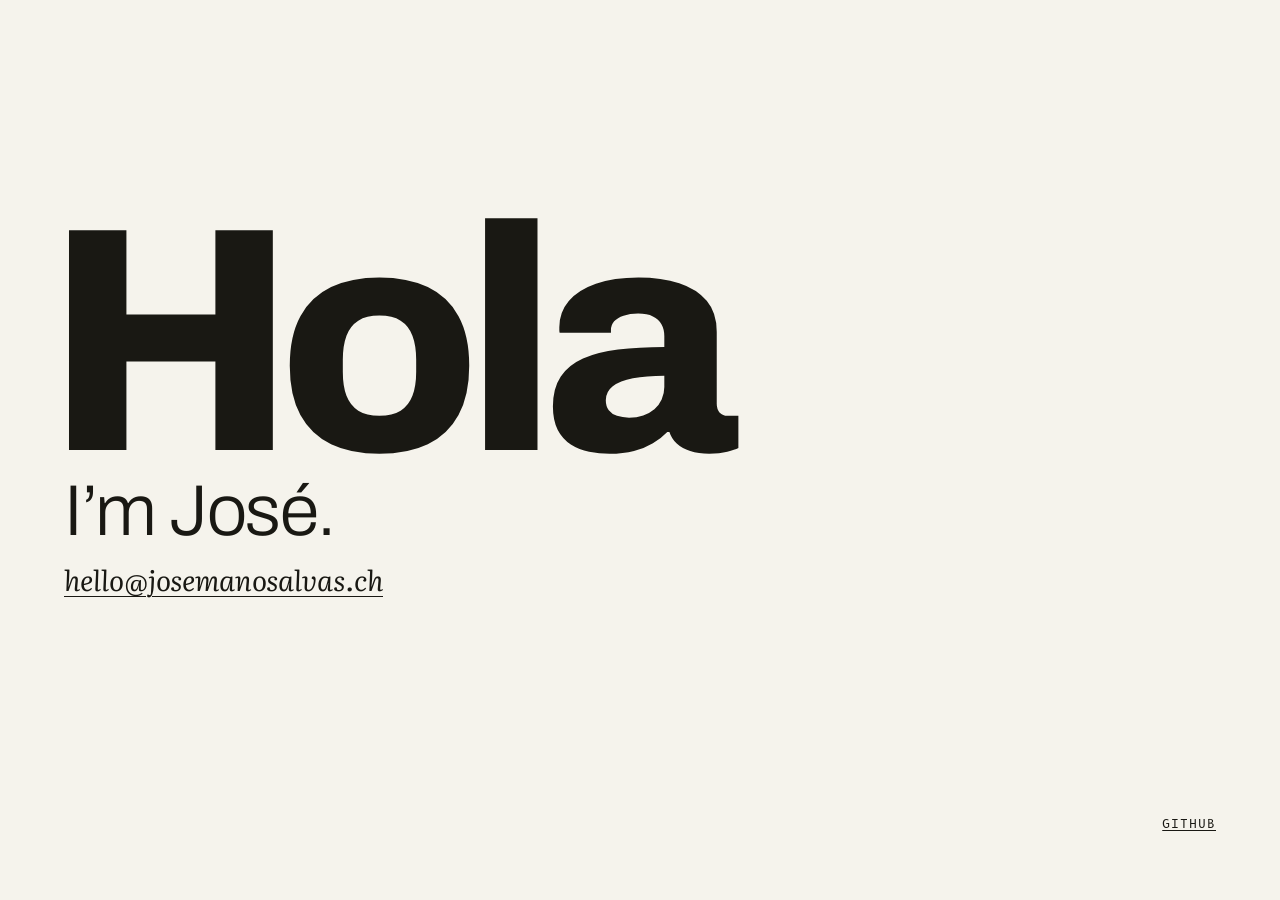
==== commit 1e9df0b2: "Rebuild the greeting on Apple's devices: a 3D letter un-built into ink, a shepherd head, and spacing" ====
--- a/index.html
+++ b/index.html
@@ -1,15 +1,24 @@
-<!doctype html><html lang=en><meta charset=utf-8><meta content="width=device-width,initial-scale=1,viewport-fit=cover" name=viewport><title>José Manosalvas</title><meta content="Hola, I’m José. Say hello at hello@josemanosalvas.ch." name=description><meta content="José Manosalvas" property=og:title><meta content="Say hello at hello@josemanosalvas.ch." property=og:description><link href="data:image/svg+xml,%3Csvg xmlns='http://www.w3.org/2000/svg' viewBox='0 0 32 32'%3E%3Crect width='32' height='32' fill='%23F5F3EC'/%3E%3Cpath d='M6 22h20' stroke='%23191813' stroke-width='4'/%3E%3C/svg%3E" rel=icon><style>@font-face{font-family:Archivo;src:url([data-uri])format("woff2");font-weight:100 900;font-style:normal;font-display:block;ascent-override:80%;descent-override:20%;line-gap-override:0%}@font-face{font-family:Literata;src:url([data-uri])format("woff2");font-weight:400;font-style:italic;font-display:block;ascent-override:80%;descent-override:20%;line-gap-override:0%}@font-face{font-family:Literata Display;src:url([data-uri])format("woff2");font-weight:400;font-style:italic;font-display:block;ascent-override:80%;descent-override:20%;line-gap-override:0%}@font-face{font-family:B612 Mono;src:url([data-uri])format("woff2");font-weight:400;font-style:normal;font-display:block;ascent-override:80%;descent-override:20%;line-gap-override:0%}@font-face{font-family:B612 Mono;src:url([data-uri])format("woff2");font-weight:700;font-style:normal;font-display:block;ascent-override:80%;descent-override:20%;line-gap-override:0%}:root{--bg:#f5f3ec;--ink:#191813;--focus:#0c4ca8;--aji:#d91e36;--sol:#f2b705;--sans:"Archivo","Helvetica Neue","Arial",sans-serif;--serif:"Literata","Georgia",serif;--mono:"B612 Mono","Courier New",monospace;--gutter:clamp(1.5rem,min(5vw,14svh),4.5rem);--hello:min(33vw,40svh,20rem);color-scheme:light}@media (prefers-color-scheme:dark){:root{--bg:#161511;--ink:#ebe7dc;--focus:#56b8df;--aji:#f0596b;color-scheme:dark}}*,:before,:after{box-sizing:border-box}*{margin:0}html{background:var(--bg);-webkit-text-size-adjust:100%;text-size-adjust:100%;font-synthesis:none;height:100%}body{height:100%;min-height:100svh;font:1.125rem/1.5rem var(--sans);font-kerning:normal;color:var(--ink);background:var(--bg);grid-template-rows:minmax(min-content,1fr) minmax(min-content,1fr);grid-template-columns:minmax(0,1fr);display:grid}.fonts-pending body{visibility:hidden}::selection{color:#191813;background:#f2b705}:focus-visible{outline:2px solid var(--focus);outline-offset:2px}.north{padding:var(--gutter)var(--gutter)0;padding-top:max(var(--gutter),env(safe-area-inset-top));flex-direction:column;justify-content:flex-end;display:flex;overflow-x:clip}h1{font-size:var(--hello);letter-spacing:-.045em;clip-path:inset(-1em -1em -.025em);white-space:nowrap;height:.8em;margin-left:-.06em;line-height:1;position:relative}.word{font-weight:800;display:inline-block;position:relative}.word.live>span{transform-origin:0 80%;will-change:transform;justify-content:center;width:0;display:flex;position:absolute;top:0;left:0}.word .i{font:italic 400 .94em/1 "Literata Display",var(--serif);letter-spacing:0}.word .m{font:700 .9em/1 var(--mono);letter-spacing:0}.word.live>.i{top:.051em}.word.live>.m{top:.089em}.r{color:var(--aji)}.b{color:var(--focus)}.y{color:var(--sol)}canvas{pointer-events:none;position:absolute}.south{padding:1.5rem var(--gutter)var(--gutter);padding-bottom:max(var(--gutter),env(safe-area-inset-bottom));flex-direction:column;justify-content:space-between;display:flex}.name{letter-spacing:-.02em;margin-bottom:.75rem;font-size:clamp(2rem,min(7vw,11svh),4.5rem);font-weight:300;line-height:1.1}a{color:inherit;text-underline-offset:.18em;text-decoration-thickness:1px}a:hover{text-decoration-thickness:2px}.hello{font-family:var(--serif);overflow-wrap:anywhere;font-size:clamp(1.25rem,3vw,1.75rem);font-style:italic;line-height:1.3}.elsewhere{text-align:right}.elsewhere a{font:.75rem/1.5rem var(--mono);text-transform:uppercase;letter-spacing:.08em}.visually-hidden{clip-path:inset(50%);white-space:nowrap;width:1px;height:1px;margin:-1px;position:absolute;overflow:hidden}</style><script>(()=>{const e=document.documentElement;e.classList.add("fonts-pending"),window.pageReady=new Promise(t=>{const o=()=>{e.classList.remove("fonts-pending"),t()};Promise.all(["800 1em Archivo","italic 1em Literata",'italic 1em "Literata Display"','1em "B612 Mono"','700 1em "B612 Mono"'].map(n=>document.fonts.load(n))).finally(o),setTimeout(o,3e3)})})();</script><body><header class=north><h1><span aria-hidden=true class=word>Hola</span><span class=visually-hidden><span lang=es>Hola</span>, I’m José.</span></h1></header><main class=south><div><p aria-hidden=true class=name>I’m José.<p class=hello><a href=mailto:hello@josemanosalvas.ch>hello@josemanosalvas.ch</a></div><p class=elsewhere><a href=https://github.com/josemanosalvas>GitHub</a></main><script>(()=>{const X=[{word:"Hola",steps:[[["ñ","b"],["á","i y"],["ó","m r"]],[["ñ","r"],["á","i b"],["ó","m y"]]],tail:["é","m b"],slant:"H",paint:["#0C4CA8","#D91E36"],mark:"🐢",size:.44,flag:"🇪🇨",fly:.3,nudge:[0,0,0,0],rects:[[0,0,3,1,"#FFDD00"],[0,1,3,.5,"#034EA2"],[0,1.5,3,.5,"#D91E36"]]},{word:"Salü",steps:[[["+","r"],["ä","i r"],["ö","m r"]],[["ö","m r"],["ä","i r"],["+","r"]]],tail:["é","m r"],slant:"H",paint:["#D91E36","#D91E36"],mark:"[data-uri]",poses:6,act:[[4,1],[7,2],[11,0],[13,3],[17,4],[19,5]],size:.52,flag:"🇨🇭",fly:.26,nudge:[.024,.039,.063,.041],rects:[[0,0,2,2,"#D91E36"],[.8,.35,.4,1.3,"#FFF"],[.35,.8,1.3,.4,"#FFF"]]}],Et=({word:[e,n,,s],tail:a,slant:r},A)=>[[0,1,...A[0]],[0,3,...a],[2,0,r,"i"],[4,1,...A[1]],[8,1,...A[2]],[11,1,n,""],[15,1,...A[2]],[17,1,n,""],[21,0,e,""],[21,3,s,""]],W=4,st=[12,16],D=[8,21],Nt=[18,26],Q=[18,22],at=[23,33],At=[37,43],Xt=[47,51],wt=[51,63],St=1570,k=document.querySelector(".word"),q=document.querySelector("h1"),_=matchMedia("(prefers-reduced-motion: reduce)"),yt=e=>e<0?0:e>1?1:e,b=(e,[n,s])=>yt((e-n)/(s-n)),j=e=>e*e*(3-2*e),qt=e=>1-(1-e)**3,Rt=e=>1-Math.exp(-7*e)*Math.cos(11*e),Lt=e=>e<.5?(e/.5)**2:1+.07*Math.sin((e-.5)/.5*3.14),Ut=(e,n=.1)=>e>3?1:1-n*Math.exp(-e)*Math.cos(e*1.2),kt=e=>e>12?1:1+.12*Math.exp(-e/3)*Math.cos(e/2.4),it=(e,n=9)=>e>0&&e<n?Math.sin(e*3.14/n):0,$=(e,n,s)=>e+(n-e)*s,jt=e=>e.match(/\w\w/g).map(n=>parseInt(n,16)/255);let t,z,I;const zt=`#version 300 es
+<!doctype html><html lang=en><meta charset=utf-8><meta content="width=device-width,initial-scale=1,viewport-fit=cover" name=viewport><title>José Manosalvas</title><meta content="Hola, I’m José. Say hello at hello@josemanosalvas.ch." name=description><meta content="José Manosalvas" property=og:title><meta content="Say hello at hello@josemanosalvas.ch." property=og:description><link href="data:image/svg+xml,%3Csvg xmlns='http://www.w3.org/2000/svg' viewBox='0 0 32 32'%3E%3Crect width='32' height='32' fill='%23F5F3EC'/%3E%3Cpath d='M6 22h20' stroke='%23191813' stroke-width='4'/%3E%3C/svg%3E" rel=icon><style>@font-face{font-family:Archivo;src:url([data-uri])format("woff2");font-weight:100 900;font-style:normal;font-display:block;ascent-override:80%;descent-override:20%;line-gap-override:0%}@font-face{font-family:Literata;src:url([data-uri])format("woff2");font-weight:400;font-style:italic;font-display:block;ascent-override:80%;descent-override:20%;line-gap-override:0%}@font-face{font-family:Literata Display;src:url([data-uri])format("woff2");font-weight:800;font-style:italic;font-display:block;ascent-override:80%;descent-override:20%;line-gap-override:0%}@font-face{font-family:B612 Mono;src:url([data-uri])format("woff2");font-weight:400;font-style:normal;font-display:block;ascent-override:80%;descent-override:20%;line-gap-override:0%}@font-face{font-family:B612 Mono;src:url([data-uri])format("woff2");font-weight:700;font-style:normal;font-display:block;ascent-override:80%;descent-override:20%;line-gap-override:0%}:root{--bg:#f5f3ec;--ink:#191813;--focus:#0c4ca8;--aji:#d91e36;--sol:#f2b705;--guayas:#56b8df;--sans:"Archivo","Helvetica Neue","Arial",sans-serif;--serif:"Literata","Georgia",serif;--mono:"B612 Mono","Courier New",monospace;--gutter:clamp(1.5rem,min(5vw,14svh),4.5rem);--hello:min(33vw,40svh,20rem);color-scheme:light}@media (prefers-color-scheme:dark){:root{--bg:#161511;--ink:#ebe7dc;--focus:#56b8df;--aji:#f0596b;color-scheme:dark}}*,:before,:after{box-sizing:border-box}*{margin:0}html{background:var(--bg);-webkit-text-size-adjust:100%;text-size-adjust:100%;font-synthesis:none;height:100%}body{height:100%;min-height:100svh;font:1.125rem/1.5rem var(--sans);font-kerning:normal;color:var(--ink);background:var(--bg);grid-template-rows:minmax(min-content,1fr) minmax(min-content,1fr);grid-template-columns:minmax(0,1fr);display:grid}.fonts-pending body{visibility:hidden}::selection{color:#191813;background:#f2b705}:focus-visible{outline:2px solid var(--focus);outline-offset:2px}.north{padding:var(--gutter)var(--gutter)0;padding-top:max(var(--gutter),env(safe-area-inset-top));flex-direction:column;justify-content:flex-end;display:flex;overflow-x:clip}h1{font-size:var(--hello);letter-spacing:-.045em;clip-path:inset(-1em -1em -.025em);white-space:nowrap;height:.8em;margin-left:-.06em;line-height:1;position:relative}.word{font-weight:800;display:inline-block;position:relative}.word.live>span{transform-origin:0 80%;will-change:transform;justify-content:center;width:0;display:flex;position:absolute;top:0;left:0}.word .i{font:italic 800 .94em/1 "Literata Display",var(--serif);letter-spacing:0}.word .m{font:700 .9em/1 var(--mono);letter-spacing:0}.word.live>.i{top:.051em}.word.live>.m{top:.089em}.word .x{-webkit-text-stroke:.047em currentColor}.word .mast{visibility:hidden;justify-content:center;width:0;display:flex;position:absolute;top:0;left:0}.r{color:var(--aji)}.b{color:var(--focus)}.y{color:var(--sol)}canvas{pointer-events:none;position:absolute}.south{padding:1.5rem var(--gutter)var(--gutter);padding-bottom:max(var(--gutter),env(safe-area-inset-bottom));flex-direction:column;justify-content:space-between;display:flex}.name{letter-spacing:-.02em;margin-bottom:.75rem;font-size:clamp(2rem,min(7vw,11svh),4.5rem);font-weight:300;line-height:1.1}a{color:inherit;text-underline-offset:.18em;text-decoration-thickness:1px}a:hover{text-decoration-thickness:2px}.hello{font-family:var(--serif);overflow-wrap:anywhere;font-size:clamp(1.25rem,3vw,1.75rem);font-style:italic;line-height:1.3}.elsewhere{text-align:right}.elsewhere a{font:.75rem/1.5rem var(--mono);text-transform:uppercase;letter-spacing:.08em}.visually-hidden{clip-path:inset(50%);white-space:nowrap;width:1px;height:1px;margin:-1px;position:absolute;overflow:hidden}</style><script>(()=>{const e=document.documentElement;e.classList.add("fonts-pending"),window.pageReady=new Promise(t=>{const o=()=>{e.classList.remove("fonts-pending"),t()};Promise.all(["800 1em Archivo","italic 1em Literata",'italic 800 1em "Literata Display"','1em "B612 Mono"','700 1em "B612 Mono"'].map(n=>document.fonts.load(n))).finally(o),setTimeout(o,3e3)})})();</script><body><header class=north><h1><span aria-hidden=true class=word>Hola</span><span class=visually-hidden><span lang=es>Hola</span>, I’m José.</span></h1></header><main class=south><div><p aria-hidden=true class=name>I’m José.<p class=hello><a href=mailto:hello@josemanosalvas.ch>hello@josemanosalvas.ch</a></div><p class=elsewhere><a href=https://github.com/josemanosalvas>GitHub</a></main><script>(()=>{const ee=[{word:"Hola",steps:[[["ñ","b"],["á","i y"],["ó","m r"]],[["ñ","r"],["á","i b"],["ó","m y"]]],tail:["é","m b"],slant:"H",paint:"--focus",glow:"--guayas",mark:"🐢",flag:"🇪🇨",fly:.26,nudge:[0,-.015,-.019,-.019],rects:[[0,0,3,1,"#FFDD00"],[0,1,3,.5,"#034EA2"],[0,1.5,3,.5,"#D91E36"]]},{word:"Salü",steps:[[["+","r x"],["ä","i r"],["ö","m r"]],[["ö","m r"],["ä","i r"],["+","r x"]]],tail:["é","m r"],slant:"H",paint:"--aji",glow:"--aji",mark:"[data-uri]",poses:4,act:[[6,1],[13,0],[17,1],[30,2],[34,3]],flag:"🇨🇭",fly:.23,nudge:[.024,.0527,.0904,.0684],rects:[[0,0,2,2,"#D91E36"],[.8,.35,.4,1.3,"#FFF"],[.35,.8,1.3,.4,"#FFF"]]}],He=({word:[t,o,,s],tail:i,slant:l},r)=>[[0,1,...r[0]],[0,3,...i],[2,0,l,"i"],[4,1,...r[1]],[8,1,...r[2]],[8,0,t,""],[18,1,o,""],[qe,3,s,""]],he=[6,14],ve=[21,26],z=[8,40],Ze=16,ye=[26,40],de=[18,60],ze=[2,7,8,22],qe=37,it=[34,42],Te=[34,38],Ne=[37,58],ct=[80,85],De=[83,95],lt=3e3,At=2,j=document.querySelector(".word"),re=document.querySelector("h1"),pe=matchMedia("(prefers-reduced-motion: reduce)"),ft=t=>t<0?0:t>1?1:t,M=(t,[o,s])=>ft((t-o)/(s-o)),te=t=>t*t*(3-2*t),Fe=t=>1-(1-t)**3,Le=t=>1-Math.exp(-7*t)*Math.cos(11*t),ut=t=>t<.5?(t/.5)**2:1-.025*Math.sin((t-.5)/.5*3.14),mt=(t,o=.1)=>t>3?1:1-o*Math.exp(-t)*Math.cos(t*1.2),ge=(t,o=9)=>t>0&&t<o?Math.sin(t*3.14/o):0,ie=(t,o,s)=>t+(o-t)*s,Re=t=>t.match(/\w\w/g).map(o=>parseInt(o,16)/255);let e,H,B;const ht=`#version 300 es
 uniform vec4 Q;uniform vec2 S;uniform float R;in vec2 p;out vec2 v;
-void main(){v=p;vec2 d=mat2(cos(R),sin(R),-sin(R),cos(R))*((p-.5)*Q.zw),c=(Q.xy+Q.zw*.5+d)/S*2.-1.;gl_Position=vec4(c.x,-c.y,0,1);}`,Gt=`#version 300 es
+void main(){v=p;vec2 d=mat2(cos(R),sin(R),-sin(R),cos(R))*((p-.5)*Q.zw),c=(Q.xy+Q.zw*.5+d)/S*2.-1.;gl_Position=vec4(c.x,-c.y,0,1);}`,dt=`#version 300 es
 precision highp float;
-uniform sampler2D T;uniform float P;uniform vec2 L;uniform vec3 I[3];in vec2 v;out vec4 o;
+uniform sampler2D T;uniform float P,M,F,B,G;uniform vec2 L;uniform vec3 I[3],K;in vec2 v;out vec4 o;
 float l(vec3 r,vec3 d,float s){return pow(max(dot(r,normalize(d)),0.),s);}
-void main(){vec4 t=texture(T,v);float w=fwidth(t.r)*.5,a=smoothstep(.5-w,.5+w,t.r);
-vec3 n=normalize(vec3((t.ba+L)*P,1.)),r=reflect(vec3(0,0,-1),n);float y=-r.y,x=(y+.3)/.12;
+float grid(float x){float f=abs(fract(x)-.5),w=fwidth(x);return smoothstep(.5-w*1.4,.5-w*.3,f);}
+float cover(float x){float w=fwidth(x)*.5;return smoothstep(.5-w,.5+w,x);}
+void main(){vec4 t=texture(T,v);const float e1=1./256.;
+vec2 g=clamp(vec2(texture(T,v-vec2(e1,0)).a-texture(T,v+vec2(e1,0)).a,texture(T,v-vec2(0,e1)).a-texture(T,v+vec2(0,e1)).a)*.5,-6.,6.);
+vec3 n=normalize(vec3((g+L)*P,1.)),r=reflect(vec3(0,0,-1),n);float y=-r.y,x=(y+.3)/.12;
 vec3 c=mix(I[0],I[1],smoothstep(-.55,.75,y));c=mix(c,I[0]*1.8,smoothstep(0.,.9,-y)*.55);c*=1.-.12*exp(-x*x);
 c=mix(c,I[2],pow(1.-n.z,2.6)*.85);c+=1.1*l(r,vec3(-.32,-.42,.85),110.)+.18*l(r,vec3(-.32,-.42,.85),10.)+.45*l(r,vec3(.75,-.1,.5),40.)+.5*l(r,vec3(.1,-.75,.6),70.);
-o=vec4(min(c,vec3(1))*a,a);}`,Zt=`#version 300 es
+float d=max(dot(n,normalize(vec3(-.35,-.55,.76))),0.);vec3 p=mix(I[1],vec3(1),.55),m=p*(.64+.44*d)+.1*l(r,vec3(-.32,-.42,.85),9.);
+c=mix(mix(m,p*.8,pow(1.-n.z,2.)*.3),min(c,vec3(1)),M);
+float s=t.b,e=fwidth(s)+.002,b=.3,h=acos(clamp(1.-(t.g-.5)/B,-1.,1.));
+vec3 f=mix(vec3(.93,.93,.94)*(.8+.22*d),vec3(.42,.42,.46),max(grid(s*24.),grid(h*5.73))*.9)*mix(.74,1.,smoothstep(0.,.7,n.z));
+float on=smoothstep(F-e,F+e,s),wire=smoothstep(F-b,F-b*.35,s)*(1.-on),at=cover(t.g)*(on+wire),ai=cover(t.r)*G;
+c=(on*(c+.3*exp(-pow((s-F)/.01,2.)))+wire*f)/max(on+wire,1e-4);
+o=vec4(min(c,vec3(1))*at+K*ai*(1.-at),at+ai*(1.-at));}`,pt=`#version 300 es
 precision highp float;
 uniform sampler2D T;uniform float U,A,W,E;in vec2 v;out vec4 o;
 void main(){float x=v.x+1.-U,s=v.x*7.-W,e=pow(max(v.x,0.),1.2),y=(v.y-.5)*1.3+.5+A*e*sin(s);vec4 c=texture(T,vec2(x,y));
-c.rgb*=1.+A*2.4*e*cos(s);o=c*step(0.,y)*step(y,1.)*step(x,1.)*step(E,v.x);}`;function vt(e){const n=t.createProgram();[[t.VERTEX_SHADER,zt],[t.FRAGMENT_SHADER,e]].forEach(([a,r])=>{const A=t.createShader(a);t.shaderSource(A,r),t.compileShader(A),t.attachShader(n,A)}),t.bindAttribLocation(n,0,"p"),t.linkProgram(n);const s={p:n};for(const a of"QSRPLIUAWE")s[a]=t.getUniformLocation(n,a);return s}function xt(e){const n=t.createTexture();return t.bindTexture(t.TEXTURE_2D,n),e(),t.texParameteri(t.TEXTURE_2D,t.TEXTURE_WRAP_S,t.CLAMP_TO_EDGE),t.texParameteri(t.TEXTURE_2D,t.TEXTURE_WRAP_T,t.CLAMP_TO_EDGE),n}function Vt(e){const s=document.createElement("canvas");s.width=s.height=256;const a=s.getContext("2d",{willReadFrequently:!0});a.font=`800 ${256/1.25}px Archivo`,a.fillText(e,51,205);const r=a.getImageData(0,0,256,256).data,A=new Float32Array(256*256);for(let c=0;c<256*256;c++)A[c]=r[c*4+3]/255;const u=(c,d,H)=>{const x=new Float32Array(65536);for(let f=0;f<256*256;f++){let T=0;for(let g=-d;g<=d;g++)T+=c[f+g*H]||0;x[f]=T/(2*d+1)}return x},p=(c,d)=>u(u(c,d,1),d,256),R=p(p(p(A,5),5),5),m=p(R.map(c=>Math.sqrt(Math.max(0,(c-.5)*2))),1),y=new Float32Array(256*256*4);for(let c=256;c<256*256-256;c++)y.set([R[c],0,(m[c-1]-m[c+1])*10,(m[c-256]-m[c+256])*10],c*4);return xt(()=>{t.texImage2D(t.TEXTURE_2D,0,t.RGBA16F,256,256,0,t.RGBA,t.FLOAT,y),t.texParameteri(t.TEXTURE_2D,t.TEXTURE_MIN_FILTER,t.LINEAR)})}function rt(e,n,s){const a=e.width||192,r=e.height||192,A=document.createElement("canvas");A.width=a,A.height=r;const u=A.getContext("2d",{willReadFrequently:!0});e.width?u.drawImage(e,0,0):(u.font="160px 'Apple Color Emoji','Segoe UI Emoji','Noto Color Emoji',sans-serif",u.textAlign="center",u.fillText(e,a/2,150));const{data:p}=u.getImageData(0,0,a,r);let R=a,m=0,y=r,c=0,d=0;for(let E=0;E<a*r;E++){if(p[E*4+3]<16)continue;const N=E%a,v=E/a|0;R=Math.min(R,N),m=Math.max(m,N),y=Math.min(y,v),c=Math.max(c,v),d=Math.max(d,Math.abs(p[E*4]-p[E*4+2]))}s&&(R=y=0,m=a-1,c=r-1);let H=m-R+1,x=c-y+1;const f=12,T=document.createElement("canvas"),g=T.getContext("2d");if(n&&d<32){H=50*n[0][2],x=50*n[0][3],T.width=H+2*f,T.height=x+2*f;for(const[E,N,v,S,Y]of n)g.fillStyle=Y,g.fillRect(f+E*50,f+N*50,v*50,S*50)}else T.width=H+2*f,T.height=x+2*f,g.drawImage(A,R,y,H,x,f,f,H,x);return{aspect:T.width/T.height,inset:f/T.width,foot:f/T.height,tex:xt(()=>{t.pixelStorei(t.UNPACK_PREMULTIPLY_ALPHA_WEBGL,!0),t.texImage2D(t.TEXTURE_2D,0,t.RGBA,t.RGBA,t.UNSIGNED_BYTE,T),t.pixelStorei(t.UNPACK_PREMULTIPLY_ALPHA_WEBGL,!1),t.generateMipmap(t.TEXTURE_2D),t.texParameteri(t.TEXTURE_2D,t.TEXTURE_MIN_FILTER,t.LINEAR_MIPMAP_LINEAR)})}}const w=document.createElement("canvas");let It=null;w.addEventListener("webglcontextlost",e=>{e.preventDefault(),t=null,w.hidden=!0}),w.addEventListener("webglcontextrestored",()=>{It=null});const G=()=>new Promise(e=>{setTimeout(e)});async function Kt(e){if(e.length<3)return e;const n=new Image;return n.src=e,n.decode().then(()=>n,()=>"🐕")}async function Yt(){if(t=w.getContext("webgl2",{antialias:!1,powerPreference:"low-power"}),!!t){await G(),z=vt(Gt),I=vt(Zt),t.bindBuffer(t.ARRAY_BUFFER,t.createBuffer()),t.bufferData(t.ARRAY_BUFFER,new Float32Array([0,0,1,0,0,1,1,1]),t.STATIC_DRAW),t.enableVertexAttribArray(0),t.vertexAttribPointer(0,2,t.FLOAT,!1,0,0),t.enable(t.BLEND),t.blendFunc(t.ONE,t.ONE_MINUS_SRC_ALPHA);for(const e of X){await G(),e.letter=Vt(e.word[0]),await G();const n=await Kt(e.mark);e.emoji=n.width&&e.poses?Array.from({length:e.poses},(s,a)=>{const r=document.createElement("canvas"),A=n.width/e.poses;return r.width=A,r.height=n.height,r.getContext("2d",{willReadFrequently:!0}).drawImage(n,a*A,0,A,n.height,0,0,A,n.height),rt(r,null,!0)}):[rt(n)],e.banner=rt(e.flag,e.rects)}for(const e of X){for(const n of e.steps)for(const[,,s,a]of Et(e,n))await G(),ut([[s,a]]);for(const n of e.word)await G(),ut([[n,""]])}w.hidden=!0,w.setAttribute("aria-hidden","true"),q.append(w)}}const Ct=()=>It??=Yt().catch(()=>{t=null});function ct(e,n,s,a,r,A){t.useProgram(e.p),t.bindTexture(t.TEXTURE_2D,n),t.uniform2f(e.S,w.width,w.height),t.uniform4f(e.Q,s,a,r,A)}function Ht({word:e,nudge:n}){const s=document.createElement("span");s.className="word",s.style.cssText="position:absolute;visibility:hidden",s.innerHTML=[...e].map(u=>`<span>${u}</span>`).join(""),q.append(s);const a=s.getBoundingClientRect(),r=parseFloat(getComputedStyle(s).fontSize),A=[...s.children].map(u=>u.getBoundingClientRect());return s.remove(),{x:A.map((u,p)=>(u.left+u.width/2-a.left)/r+n[p]),cells:A.map(u=>u.width/r),width:a.width/r+Math.max(...n)}}let Z=0,J=null;const Pt=e=>`calc(var(--hello) * ${e})`;function Ot({word:e}){return k.textContent="",k.className="word live",[...e].map(n=>{const s=k.appendChild(document.createElement("span"));return s.textContent=n,s})}const lt=document.createElement("canvas"),V=lt.getContext("2d",{willReadFrequently:!0}),mt=new Map;lt.width=400,lt.height=260;function ut(e){if(e.every(([r,A])=>mt.has(r+A)))return e.map(([r,A])=>mt.get(r+A));const n=document.createElement("span");n.className="word",n.style.cssText="position:absolute;visibility:hidden",n.innerHTML=e.map(([r,A])=>`<span class="${A}">${r}</span>`).join(""),q.append(n);const s=parseFloat(getComputedStyle(n).fontSize),a=[...n.children].map((r,A)=>{const u=getComputedStyle(r),p=160/parseFloat(u.fontSize),R=e[A][0];V.clearRect(0,0,400,260),V.font=`${u.fontStyle} ${u.fontWeight} 160px ${u.fontFamily}`,V.fillText(R,100,200);const m=V.getImageData(0,0,400,260).data;let y=400,c=100;for(let T=3;T<m.length;T+=4){if(m[T]<96)continue;const g=(T>>2)%400;g<y&&(y=g),g>=c&&(c=g+1)}const d=(100-y)/p,H=(c-100)/p,x=V.measureText(R).width/p+(parseFloat(u.letterSpacing)||0),f=[(d+H)/s,(x/2-(H-d)/2)/s,-d/s];return mt.set(R+e[A][1],f),f});return n.remove(),a}async function Mt(e){await Ct();const n=X[e],s=Ht(X[Z]),a=Ht(n),r=Math.max(s.width,a.width);J??=Ot(X[Z]),k.style.cssText=`width:${r}em;height:1em`;const A=parseFloat(getComputedStyle(k).fontSize),u=Math.min(devicePixelRatio,3),p=.4,R=.5,m=A*u,y=(R+.8)*m,c=q.getBoundingClientRect().top/A+.8-20/A,d=Math.min(.42,(c-.724)/1.135),H=t&&d>.2,x=Math.min(n.fly,d-.06)*m;if(t){const i=Math.ceil((r+2*p)*m),o=Math.ceil(1.34*m);(w.width!==i||w.height!==o)&&(w.width=i,w.height=o,t.viewport(0,0,i,o)),w.style.cssText=`left:${-p}em;top:${-R}em;width:${i/m}em;height:${o/m}em`,w.hidden=!1}n.plays=(n.plays??-1)+1;const f=Et(n,n.steps[n.plays%2]),T=X[Z],g=ut([...f.map(([,,i,o])=>[i,o]),...[...n.word,...T.word].map(i=>[i,""])]),E=g.slice(-8,-4),N=g.slice(-4),v=i=>a.x[i]-a.cells[i]/2+E[i][2],S=[v(1)-v(0)-E[0][0],v(2)-v(1)-E[1][0]],Y=f.map(([,i,,o],C)=>o&&i!==2?yt((E[i][0]/g[C][0]-.9)/.3)*.3+.9:1),Bt=t?n.size*n.emoji[0].aspect*(1-2*n.emoji[0].inset)+.18:0,ht=[...f.map(([i,o,,C],F)=>C?[i,o,g[F][0]*Y[F],g[F][1]*Y[F],null]:[i,o,E[o][0],0,a.x[o]]),[W,3,Bt,0,a.x[3]-a.cells[3]/2+Bt/2],[D[0],0,E[0][0],0,a.x[0]]].sort((i,o)=>i[0]-o[0]),P=s.x.map((i,o)=>[N[o][0],0,i]),et=s.x.slice();let pt=!0;const Tt=()=>{const[i,,o]=P[0];return o===null?v(0)+i:pt?s.x[0]-s.cells[0]/2+N[0][2]+N[0][0]:v(0)+E[0][0]},nt=()=>pt?s.x[2]-a.x[2]:0,ot=i=>{const[o,,C]=P[i];if(i===0)return C!==null?C:v(0)+o/2;if(i===2)return a.x[2]+nt();if(i===1&&C===null){const F=v(2)+nt()-Tt()-o;return Tt()+F*S[0]/(S[0]+S[1])+o/2}return(C!==null?C:v(i)+o/2)+(i===3?nt():0)},Wt=()=>{const[i,,o]=P[1];return o!==null?1:Math.max(.8,Math.min(1,(v(2)+nt()-Tt()-S[0]-S[1])/i))},Qt=Y.slice(),bt=[-99,-99,-99,-99],dt=jt(n.paint[n.plays%2]),Dt=performance.now(),gt=wt[1]+4,_t=Math.max(0,Math.min(.5,c-n.size-.06)),Ft=i=>{const o=(i-Dt)*.06;for(;f.length&&f[0][0]<=o;){const[B,l,M,h]=f.shift(),L=Qt.shift(),O=h.split(" "),U=(O.includes("i")?.94:O.includes("m")?.9:1)*L;J[l].textContent=M,J[l].className=h,J[l].style.fontSize=L!==1?`${U}em`:"",J[l].style.top=L!==1?`${.8*(1-U)/U}em`:"",(l||h)&&(bt[l]=B)}for(;ht.length&&ht[0][0]<=o;){const[,B,l,M,h]=ht.shift();P[B]=[l,M,h],B||(pt=!1)}const C=[ot(0),ot(1),ot(2),ot(3)];C.forEach((B,l)=>{et[l]=o<gt?B:a.x[l]});const F=o<gt?Rt(b(o,Nt))*(1-Lt(b(o,wt))):0;if(J.forEach((B,l)=>{const M=l===0?1:Ut(o-bt[l],l===1?.05:.1);B.style.transform=`translateX(${Pt(l===2?C[2]:et[l]+P[l][1])}) ${l===2?`scaleY(${1+F*d/.724})`:`scale(${M*(l===1?Wt():1)})`}`}),J[0].style.visibility=t&&o>=D[0]&&o<D[1]?"hidden":"",J[3].style.visibility=t&&o>=W&&o<Q[1]-1?"hidden":"",t){if(t.clearColor(0,0,0,0),t.clear(t.COLOR_BUFFER_BIT),o>=D[0]&&o<D[1]){const l=1.25*m,M=.1992*1.25+a.cells[0]/2;ct(z,n.letter,(et[0]+p)*m-l*M/1.25,y-l*.8008,l,l),t.uniform1f(z.P,$(.5,1,Rt(b(o,[D[0],D[0]+12])))),t.uniform2f(z.L,$(.22,-.3,j(b(o,D))),$(.12,-.06,j(b(o,D)))),t.uniform3fv(z.I,[...dt.map(h=>h*.5),...dt,...dt.map(h=>$(h,1,.5))]),t.drawArrays(t.TRIANGLE_STRIP,0,4)}if(o>=W&&o<Q[1]){let l=0;for(const[te,ee]of n.act??[])o>=te&&(l=ee);const M=n.emoji[l]??n.emoji[0],h=b(o,Q),L=1-.1*it(o-Q[0]+3,3),O=n.size*m*kt(o-W)*(1+.03*Math.sin(o*.4))*(1-.5*j(b(h,[.5,1]))),U=O*M.aspect*(2-L),Jt=O*L,$t=y-(.07*it(o-st[0],st[1]-st[0])+_t*qt(h)+.18*h*h+n.size*.5)*m;ct(I,M.tex,(et[3]+.32*h+.22*h*h+p)*m-U/2,$t-Jt*.65,U,Jt*1.3),t.uniform1f(I.R,.45*h),t.uniform1f(I.U,1),t.uniform1f(I.A,0),t.uniform1f(I.W,0),t.uniform1f(I.E,0),t.drawArrays(t.TRIANGLE_STRIP,0,4)}const B=j(b(o,at))*(1-j(b(o,Xt)));if(H&&B>0){const l=(C[2]+.1045+p)*m,M=y-(.724+d*F)*m,h=x*Math.min(1.5,n.banner.aspect);ct(I,n.banner.tex,l-h*n.banner.inset,M-x*.15,h,x*1.3),t.uniform1f(I.R,0),t.uniform1f(I.U,B),t.uniform1f(I.A,.065+.08*(1-b(o,[at[0],at[1]+10]))+.2*it(o-At[0],At[1]-At[0])),t.uniform1f(I.W,o*.24),t.uniform1f(I.E,n.banner.inset),t.drawArrays(t.TRIANGLE_STRIP,0,4)}}o<gt?requestAnimationFrame(Ft):(w.hidden=!0,Z=e)};Ft(Dt)}let tt=null;function K(){tt||_.matches||document.hidden||(tt=setInterval(()=>Mt((Z+1)%X.length),St))}function ft(){clearInterval(tt),tt=null}if(q.addEventListener("pointerenter",e=>{e.pointerType==="mouse"&&ft()}),q.addEventListener("pointerleave",e=>{e.pointerType==="mouse"&&K()}),document.addEventListener("visibilitychange",()=>document.hidden?ft():K()),_.addEventListener("change",()=>_.matches?ft():K()),_.matches||document.hidden)return K();pageReady.then(Ct).then(()=>{setTimeout(()=>{Mt(0),K()},700)})})();</script>+c.rgb*=1.+A*2.4*e*cos(s);o=c*step(0.,y)*step(y,1.)*step(x,1.)*step(E,v.x);}`;function ke(t){const o=e.createProgram();[[e.VERTEX_SHADER,ht],[e.FRAGMENT_SHADER,t]].forEach(([i,l])=>{const r=e.createShader(i);e.shaderSource(r,l),e.compileShader(r),e.attachShader(o,r)}),e.bindAttribLocation(o,0,"p"),e.linkProgram(o);const s={p:o};for(const i of"QSRPLIUAWEMFBKG")s[i]=e.getUniformLocation(o,i);return s}function je(t){const o=e.createTexture();return e.bindTexture(e.TEXTURE_2D,o),t(),e.texParameteri(e.TEXTURE_2D,e.TEXTURE_WRAP_S,e.CLAMP_TO_EDGE),e.texParameteri(e.TEXTURE_2D,e.TEXTURE_WRAP_T,e.CLAMP_TO_EDGE),o}function gt(t){const s=document.createElement("canvas");s.width=s.height=256;const i=s.getContext("2d",{willReadFrequently:!0});i.font=`800 ${256/1.25}px Archivo`,i.fillText(t,51,205);const l=i.getImageData(0,0,256,256).data,r=new Float32Array(256*256);for(let n=0;n<256*256;n++)r[n]=l[n*4+3]/255;const p=n=>{const h=new Float64Array(65536),u=new Float64Array(256),d=new Float64Array(256),x=new Int32Array(256),b=new Float64Array(257);for(let C=0;C<256*256;C++)h[C]=n(C)?1e20:0;const $=(C,we)=>{for(let E=0;E<256;E++)u[E]=h[C+E*we];let Q=0;x[0]=0,b[0]=-1e20,b[1]=1e20;for(let E=1;E<256;E++){let X;for(;(X=(u[E]+E*E-u[x[Q]]-x[Q]*x[Q])/(2*E-2*x[Q]))<=b[Q];)Q--;x[++Q]=E,b[Q]=X,b[Q+1]=1e20}for(let E=0,X=0;E<256;E++){for(;b[X+1]<E;)X++;d[E]=(E-x[X])**2+u[x[X]]}for(let E=0;E<256;E++)h[C+E*we]=d[E]};for(let C=0;C<256;C++)$(C,256);for(let C=0;C<256;C++)$(C*256,1);return h},S=p(n=>r[n]>=.5),N=p(n=>r[n]<.5),G=r.map((n,h)=>n>0&&n<1?n-.5:n>=.5?Math.sqrt(S[h])-.5:.5-Math.sqrt(N[h])),g=(n,h,u)=>{const d=new Float32Array(65536);for(let x=0;x<256*256;x++){let b=0;for(let $=-h;$<=h;$++)b+=n[x+$*u]??n[x];d[x]=b/(2*h+1)}return d},I=(n,h)=>g(g(n,h,1),h,256),W=I(G,1);let m=1;for(const n of W)m=Math.max(m,n);const R=m*.6,q=p(n=>!(G[n]>R)),y=I(q.map(n=>R-Math.sqrt(n)),1),w=new Float32Array(256*256);for(let n=0;n<160;n++)for(let h=1;h<255;h++)for(let u=h*256+1+(h+n&1);u<h*256+256-1;u+=2)y[u]>0&&(w[u]+=1.9*((w[u-1]+w[u+1]+w[u-256]+w[u+256]+2)/4-w[u]));const T=I(w.map(n=>Math.sqrt(Math.max(n,0))),1),v=new Float64Array(256*256).fill(1/0),c=[];let P=0;for(let n=0;n<256*256;n++)r[n]>=.5&&(n/256|0)-n%256>(P/256|0)-P%256&&(P=n);const _=(n,h)=>{c.push([n,h]);for(let u=c.length-1;u>0;){const d=u-1>>1;if(c[d][0]<=c[u][0])break;[c[d],c[u]]=[c[u],c[d]],u=d}},ne=()=>{const n=c[0],h=c.pop();if(c.length){c[0]=h;for(let u=0;;){let d=u;const x=2*u+1,b=x+1;if(x<c.length&&c[x][0]<c[d][0]&&(d=x),b<c.length&&c[b][0]<c[d][0]&&(d=b),d===u)break;[c[d],c[u]]=[c[u],c[d]],u=d}}return n};v[P]=0,_(0,P);let D=1;for(;c.length;){const[n,h]=ne();if(!(n>v[h])){D=Math.max(D,n);for(const[u,d,x]of[[1,0,1],[-1,0,1],[0,1,1],[0,-1,1],[1,1,1.414],[1,-1,1.414],[-1,1,1.414],[-1,-1,1.414]]){const b=h+u+d*256;r[b]>=.5&&n+x<v[b]&&(v[b]=n+x,_(n+x,b))}}}const fe=I(v.map(n=>n<1/0?n/D:0),1),ue=I(v.map(n=>n<1/0?1:0),1),me=new Float32Array(256*256*4);for(let n=0;n<256*256;n++)me.set([.5+W[n]/8,.5+y[n]/8,ue[n]>0?fe[n]/ue[n]:1,T[n]],n*4);return{R:R/8,tex:je(()=>{e.texImage2D(e.TEXTURE_2D,0,e.RGBA16F,256,256,0,e.RGBA,e.FLOAT,me),e.texParameteri(e.TEXTURE_2D,e.TEXTURE_MIN_FILTER,e.LINEAR)})}}function Ie(t,o,s){const i=t.width||320,l=t.height||320,r=document.createElement("canvas");r.width=i,r.height=l;const p=r.getContext("2d",{willReadFrequently:!0});t.width?p.drawImage(t,0,0):(p.font="256px 'Apple Color Emoji','Segoe UI Emoji','Noto Color Emoji',sans-serif",p.textAlign="center",p.fillText(t,i/2,250));const{data:S}=p.getImageData(0,0,i,l);let N=i,G=0,g=l,I=0,W=0;for(let v=0;v<i*l;v++){if(S[v*4+3]<16)continue;const c=v%i,P=v/i|0;N=Math.min(N,c),G=Math.max(G,c),g=Math.min(g,P),I=Math.max(I,P),W=Math.max(W,Math.abs(S[v*4]-S[v*4+2]))}const m=12,R=document.createElement("canvas"),q=R.getContext("2d");let y=G-N+1,w=I-g+1,T=[m,m,m+y,m+w];if(s&&(T=[m+N,m+g,m+G+1,m+I+1],N=g=0,y=i,w=l),o&&W<32){y=50*o[0][2],w=50*o[0][3],T=[m,m,m+y,m+w],R.width=y+2*m,R.height=w+2*m;for(const[v,c,P,_,ne]of o)q.fillStyle=ne,q.fillRect(m+v*50,m+c*50,P*50,_*50)}else R.width=y+2*m,R.height=w+2*m,q.drawImage(r,N,g,y,w,m,m,y,w);return{aspect:R.width/R.height,ink:T.map((v,c)=>v/(c%2?R.height:R.width)),tex:je(()=>{e.pixelStorei(e.UNPACK_PREMULTIPLY_ALPHA_WEBGL,!0),e.texImage2D(e.TEXTURE_2D,0,e.RGBA,e.RGBA,e.UNSIGNED_BYTE,R),e.pixelStorei(e.UNPACK_PREMULTIPLY_ALPHA_WEBGL,!1),e.generateMipmap(e.TEXTURE_2D),e.texParameteri(e.TEXTURE_2D,e.TEXTURE_MIN_FILTER,e.LINEAR_MIPMAP_LINEAR)})}}const U=document.createElement("canvas");let Je=null;U.addEventListener("webglcontextlost",t=>{t.preventDefault(),e=null,U.hidden=!0}),U.addEventListener("webglcontextrestored",()=>{Je=null});const ce=()=>new Promise(t=>{setTimeout(t)});async function wt(t){if(t.length<3)return t;const o=new Image;return o.src=t,o.decode().then(()=>o,()=>"🐕")}async function xt(){if(e=U.getContext("webgl2",{antialias:!1,powerPreference:"low-power"}),!!e){await ce(),H=ke(dt),B=ke(pt),e.bindBuffer(e.ARRAY_BUFFER,e.createBuffer()),e.bufferData(e.ARRAY_BUFFER,new Float32Array([0,0,1,0,0,1,1,1]),e.STATIC_DRAW),e.enableVertexAttribArray(0),e.vertexAttribPointer(0,2,e.FLOAT,!1,0,0),e.enable(e.BLEND),e.blendFunc(e.ONE,e.ONE_MINUS_SRC_ALPHA);for(const t of ee){await ce(),t.letter=gt(t.word[0]),await ce();const o=await wt(t.mark);t.emoji=o.width&&t.poses?Array.from({length:t.poses},(s,i)=>{const l=document.createElement("canvas"),r=o.width/t.poses;return l.width=r,l.height=o.height,l.getContext("2d",{willReadFrequently:!0}).drawImage(o,i*r,0,r,o.height,0,0,r,o.height),Ie(l,null,!0)}):[Ie(o)],t.box=t.emoji.map(s=>s.ink).reduce((s,i)=>[Math.min(s[0],i[0]),Math.min(s[1],i[1]),Math.max(s[2],i[2]),Math.max(s[3],i[3])]),t.banner=Ie(t.flag,t.rects)}for(const t of ee){for(const o of t.steps)for(const[,,s,i]of He(t,o))await ce(),Ve([[s,i]]);for(const o of t.word)await ce(),Ve([[o,""]])}U.hidden=!0,U.setAttribute("aria-hidden","true"),re.append(U)}}const _e=()=>Je??=xt().catch(()=>{e=null});function Ce(t,o,s,i,l,r){e.useProgram(t.p),e.bindTexture(e.TEXTURE_2D,o),e.uniform2f(t.S,U.width,U.height),e.uniform4f(t.Q,s,i,l,r)}function Me({word:t,nudge:o}){const s=document.createElement("span");s.className="word",s.style.cssText="position:absolute;visibility:hidden",s.innerHTML=[...t].map(p=>`<span>${p}</span>`).join(""),re.append(s);const i=s.getBoundingClientRect(),l=parseFloat(getComputedStyle(s).fontSize),r=[...s.children].map(p=>p.getBoundingClientRect());return s.remove(),{x:r.map((p,S)=>(p.left+p.width/2-i.left)/l+o[S]),cells:r.map(p=>p.width/l),width:i.width/l+Math.max(...o)}}let le=0,Z=null,Ae=null,Ue=!1;const $e=t=>`calc(var(--hello) * ${t})`;function et(t){const{x:o,width:s}=Me(t);return j.textContent="",j.className="word live",j.style.cssText=`width:${s}em;height:1em`,[...t.word].map((i,l)=>{const r=j.appendChild(document.createElement("span"));return r.textContent=i,r.style.transform=`translateX(${$e(o[l])})`,l===2&&(Ae=r.appendChild(document.createElement("span")),Ae.className="mast",Ae.textContent=i),r})}const Pe=document.createElement("canvas"),J=Pe.getContext("2d",{willReadFrequently:!0}),Se=new Map;Pe.width=400,Pe.height=260;function Ve(t){if(t.every(([l,r])=>Se.has(l+r)))return t.map(([l,r])=>Se.get(l+r));const o=document.createElement("span");o.className="word",o.style.cssText="position:absolute;visibility:hidden",o.innerHTML=t.map(([l,r])=>`<span class="${r}">${l}</span>`).join(""),re.append(o);const s=parseFloat(getComputedStyle(o).fontSize),i=[...o.children].map((l,r)=>{const p=getComputedStyle(l),S=160/parseFloat(p.fontSize),N=t[r][0];J.clearRect(0,0,400,260),J.font=`${p.fontStyle} ${p.fontWeight} 160px ${p.fontFamily}`,J.fillText(N,100,200),J.lineWidth=(parseFloat(p.webkitTextStrokeWidth)||0)*S,J.lineWidth&&J.strokeText(N,100,200);const G=J.getImageData(0,0,400,260).data;let g=400,I=100,W=200;for(let w=3;w<G.length;w+=4){if(G[w]<96)continue;const T=(w>>2)%400;T<g&&(g=T),T>=I&&(I=T+1),W=Math.min(W,(w>>2)/400|0)}const m=(100-g)/S,R=(I-100)/S,q=J.measureText(N).width/S+(parseFloat(p.letterSpacing)||0),y=[(m+R)/s,(q/2-(R-m)/2)/s,-m/s,(200-W)/S/s];return Se.set(N+t[r][1],y),y});return o.remove(),i}async function Et(t){Ue=!0,await _e(),Z??=et(ee[le]);const o=ee[t],s=ee[le],i=Me(s),l=Me(o),r=Math.max(i.width,l.width);j.style.cssText=`width:${r}em;height:1em`;const p=parseFloat(getComputedStyle(j).fontSize),S=Math.min(devicePixelRatio,3),N=.4,G=.5,g=p*S,I=(G+.8)*g,W=(re.getBoundingClientRect().top-parseFloat(getComputedStyle(re.parentNode).paddingTop))/p+.8,m=Math.min(.42,(W-.724)/1.135),R=e&&m>.2,q=Math.min(o.fly,m-.06)*g;if(e){const A=Math.ceil((r+2*N)*g),a=Math.ceil(1.34*g);(U.width!==A||U.height!==a)&&(U.width=A,U.height=a,e.viewport(0,0,A,a)),U.style.cssText=`left:${-N}em;top:${-G}em;width:${A/g}em;height:${a/g}em`,U.hidden=!1}o.plays=(o.plays??-1)+1;const y=He(o,o.steps[o.plays%2]),w=Ve([...y.map(([,,A,a])=>[A,a]),...[...o.word,...s.word].map(A=>[A,""])]),T=w.slice(-8,-4),v=w.slice(-4),c=A=>l.x[A]-l.cells[A]/2+T[A][2],P=[c(1)-c(0)-T[0][0],c(2)-c(1)-T[1][0]],_=y.map(([,A,,a],Y)=>a&&A!==2?Math.max(.9,Math.min(1,T[A][0]/w[Y][0])):1),ne=[...y.map(([A,a,,Y],L)=>Y?[A,a,w[L][0]*_[L],w[L][1]*_[L],null]:[A,a,T[a][0],0,l.x[a]]),[z[0],0,T[0][0],0,l.x[0]]].sort((A,a)=>A[0]-a[0]),D=i.x.map((A,a)=>[v[a][0],0,A]),fe=i.x.slice();let ue=!0;const me=()=>{const[A,,a]=D[0];return a===null?c(0)+A:ue?i.x[0]-i.cells[0]/2+v[0][2]+v[0][0]:c(0)+T[0][0]};let n=0;const h=A=>{const[a,,Y]=D[A];if(A===0)return(Y!==null?Y:c(0)+a/2)-n;if(A===2)return l.x[2];if(A===1&&Y===null){const L=me()-n,Ee=c(2)-L-a;return L+Ee*P[0]/(P[0]+P[1])+a/2}return Y!==null?Y:c(A)+a/2},u=()=>{const[A,,a]=D[1];return a!==null?1:Math.max(.8,Math.min(1,(c(2)-me()+n-P[0]-P[1])/A))},d=o.box??[0,0,1,1],x=e?(d[2]-d[0])/(d[3]-d[1])*o.emoji[0].aspect:1,b=Math.min(T[3][3],T[3][0]/x),$=c(3)+b*x/2,C=c(2)+T[2][0],we=c(3)-C+b*x,Q=Math.max(0,Math.min(.5,W-b-.06)),E=_.slice(),X=getComputedStyle(document.documentElement),tt=[-99,-99,-99,-99],We=Re(X.getPropertyValue(o.paint)),bt=Re(X.getPropertyValue("--ink")),ot=Re(X.getPropertyValue(o.glow)).map(A=>Math.round(A*255)).join(","),Ye=De[1]+4,xe=i.x.slice();let nt=null,Oe=null;const at=A=>{nt??=A;const a=(A-nt)*.06+.25;for(;y.length&&y[0][0]<=a;){const[K,f,V,F]=y.shift(),O=E.shift(),ae=F.split(" "),k=(ae.includes("i")?.94:ae.includes("m")?.9:1)*O;Z[f].textContent=V,Z[f].className=F,Z[f].style.fontSize=O!==1?`${k}em`:"",Z[f].style.top=O!==1?`${.8*(1-k)/k}em`:"",(f||F)&&(tt[f]=K)}for(;ne.length&&ne[0][0]<=a;){const[,K,f,V,F]=ne.shift();D[K]=[f,V,F],K||(ue=!1)}n=.1*Fe(M(a,ze.slice(0,2)))*(1-te(M(a,ze.slice(2))));const Y=[h(0),h(1),h(2),h(3)],L=Oe===null?1:1-Math.exp((Oe-a)/3);Oe=a,Y.forEach((K,f)=>{xe[f]=f?xe[f]+(K-xe[f])*L:K,fe[f]=a<Ye?xe[f]:l.x[f]});const Ee=a<Ye?Le(M(a,it))*(1-ut(M(a,De))):0;Z.forEach((K,f)=>{const V=f===0?1:mt(a-tt[f],f===1?.05:.1);K.style.transform=`translateX(${$e(f===2?Y[2]:fe[f]+D[f][1])})${f===2?"":` scale(${V*(f===1?u():1)})`}`});const be=a>=de[0]&&a<de[1]?1-te(M(a,[de[1]-8,de[1]])):0;Z[1].style.textShadow=be?`0 -.015em .03em rgba(${ot},${.85*be}),0 -.03em .09em rgba(${ot},${.5*be})`:"",re.style.clipPath=be?"inset(-1em -1em -.06em -1em)":"";const rt=Math.round(Ee*m*p*devicePixelRatio)/devicePixelRatio;if(Ae.style.transform=`translateY(${-rt}px)`,Ae.style.visibility=rt>0?"visible":"",Z[0].style.visibility=e&&a>=z[0]&&a<z[1]?"hidden":"",Z[3].style.visibility=e&&a>=he[0]&&a<qe?"hidden":"",e){if(e.clearColor(0,0,0,0),e.clear(e.COLOR_BUFFER_BIT),a>=z[0]&&a<z[1]){const f=1.25*g,V=.1992*1.25+l.cells[0]/2;Ce(H,o.letter.tex,(fe[0]+N)*g-f*V/1.25,I-f*.8008,f,f),e.uniform1f(H.P,ie(.5,1,Le(M(a,[z[0],z[0]+12])))*(1+.1*ge(a-Ze,6))),e.uniform2f(H.L,ie(.22,-.3,te(M(a,z))),ie(.12,-.06,te(M(a,z)))),e.uniform3fv(H.I,[...We.map(F=>F*.7),...We,...We.map(F=>ie(F,1,.5))]),e.uniform1f(H.M,a>=Ze?1:0),e.uniform1f(H.F,ie(-.02,1.32,te(M(a,ye)))),e.uniform1f(H.B,o.letter.R),e.uniform3fv(H.K,bt),e.uniform1f(H.G,M(a,[ye[0],ye[0]+4])),e.drawArrays(e.TRIANGLE_STRIP,0,4)}if(a>=he[0]&&a<Te[1]){let f=0;for(const[Tt,Nt]of o.act??[])a>=Tt&&(f=Nt);const V=o.emoji[f]??o.emoji[0],F=M(a,Te),O=M(a,he)-1,ae=ge(a-he[1]+2,6),k=(1-.1*ge(a-Te[0]+3,3))*(1-.06*ae),Ke=(1+.03*Math.sin(a*.4))*(1-te(M(F,[.3,1]))),Qe=b/(d[3]-d[1])*g*Ke*k,Xe=Qe/k*V.aspect*(2-k),vt=($-we*-(2.2*O*O*O+1.2*O*O)+.32*F+.22*F*F+N)*g,yt=I-(.07*ge(a-ve[0],ve[1]-ve[0])+Q*Fe(F)+.18*F*F)*g,st=vt-Xe*(d[0]+d[2])/2;Ce(B,V.tex,st,yt-Qe*(V.ink[3]+.15),Xe,Qe*1.3),e.uniform1f(B.R,.45*F),e.uniform1f(B.U,1),e.uniform1f(B.A,0),e.uniform1f(B.W,0),e.uniform1f(B.E,Math.max(0,((C+N)*g-st)/Xe)),e.drawArrays(e.TRIANGLE_STRIP,0,4)}const K=Fe(M(a,Ne))*(1-te(M(a,ct)));if(R&&K>0){const[f,V,,F]=o.banner.ink,O=q/(F-V),ae=O*o.banner.aspect,k=(Y[2]+.1045+N)*g,Ke=I-(.724+m*Ee)*g;Ce(B,o.banner.tex,k-ae*f,Ke-O*(V+.15),ae,O*1.3),e.uniform1f(B.R,0),e.uniform1f(B.U,K),e.uniform1f(B.A,.065+.08*(1-M(a,[Ne[0],Ne[1]+10]))),e.uniform1f(B.W,a*.24),e.uniform1f(B.E,f),e.drawArrays(e.TRIANGLE_STRIP,0,4)}}a<Ye?requestAnimationFrame(at):(U.hidden=!0,le=t,Ue=!1)};requestAnimationFrame(at)}let se=null,oe=At;const Be=()=>{Ue||Et((le+1)%ee.length)};function Ge(){se=null,!(!oe||pe.matches||document.hidden)&&(oe--,Be(),oe&&(se=setTimeout(Ge,lt)))}document.addEventListener("visibilitychange",()=>{clearTimeout(se),se=!document.hidden&&oe?setTimeout(Ge,700):null}),j.addEventListener("pointerenter",t=>{t.pointerType==="mouse"&&!oe&&!pe.matches&&Be()}),j.addEventListener("click",()=>{!oe&&!pe.matches&&Be()}),!pe.matches&&pageReady.then(()=>{Z??=et(ee[le]),_e().then(()=>{!document.hidden&&oe&&!se&&(se=setTimeout(Ge,700))})})})();</script>
